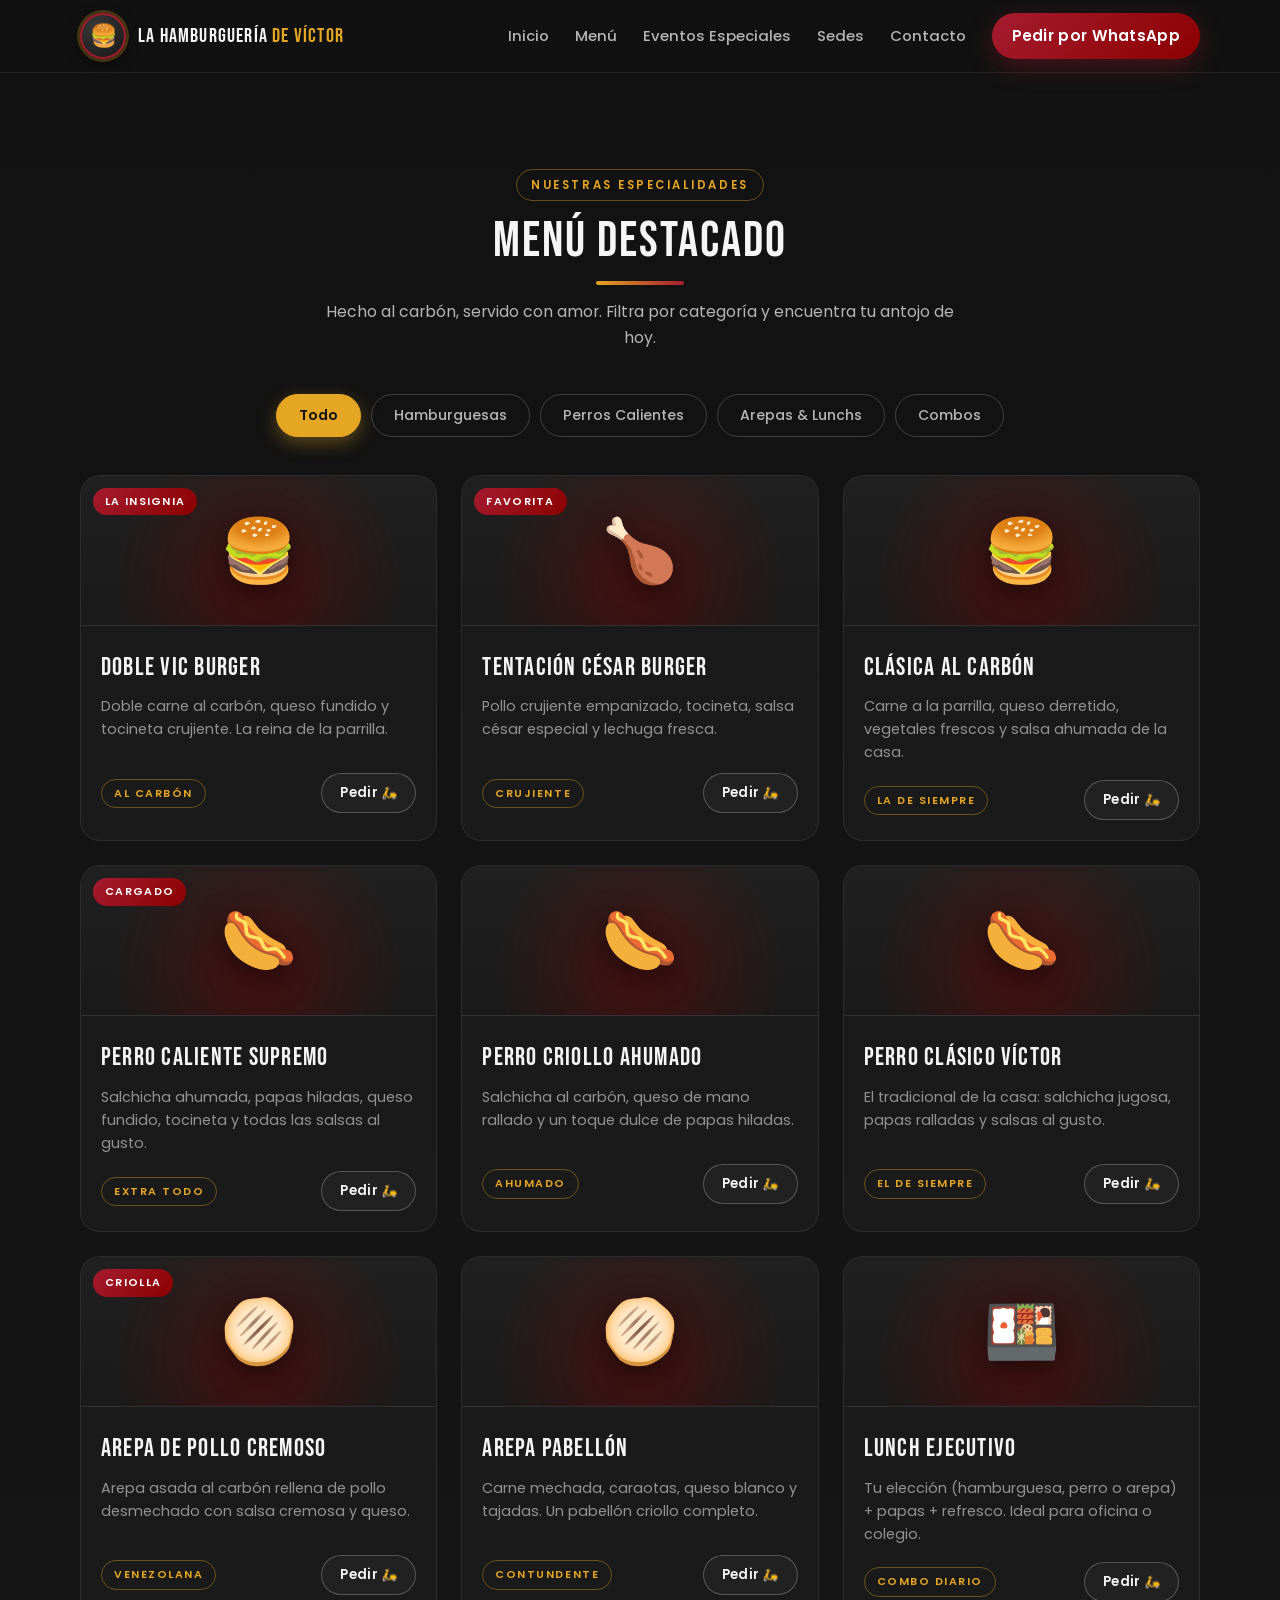
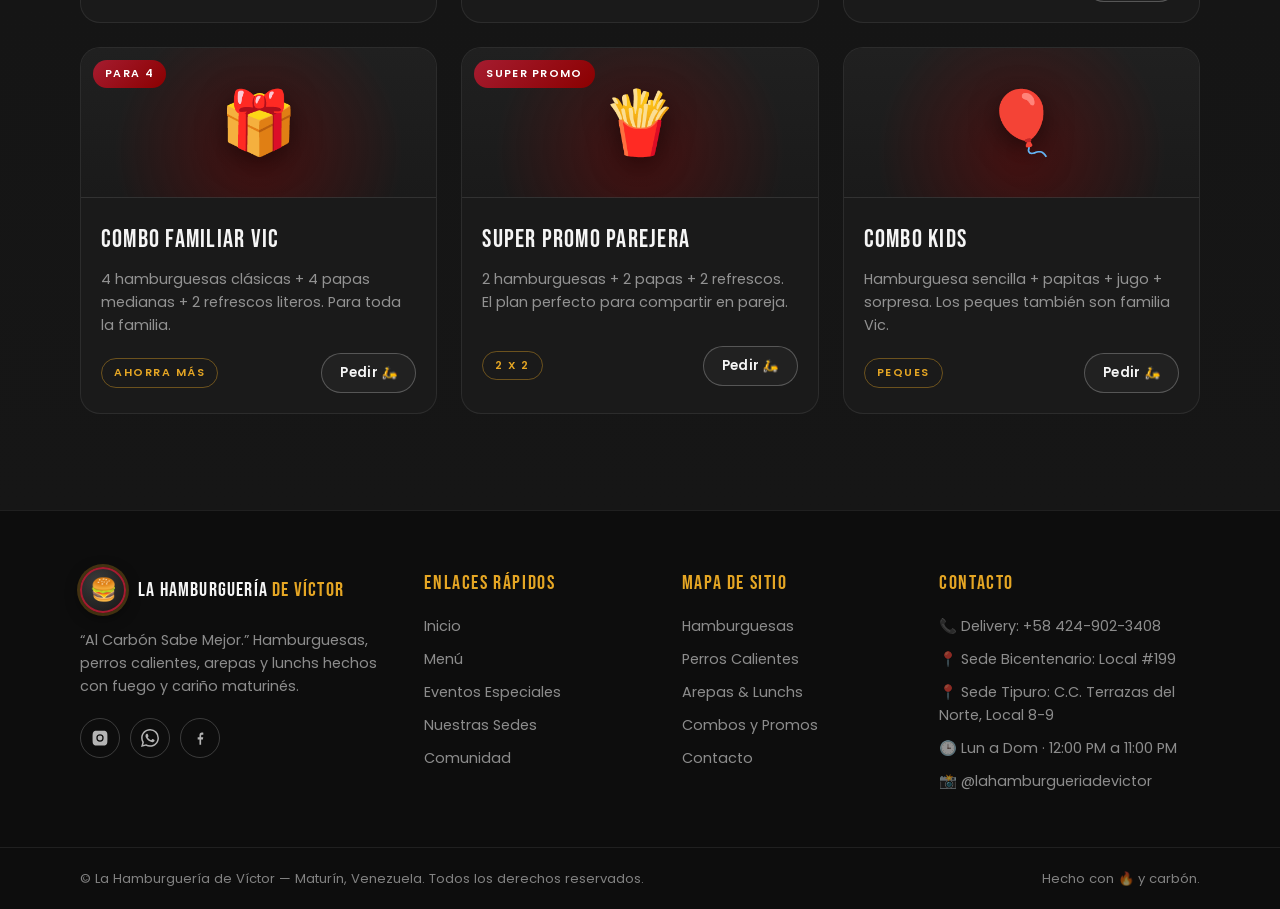
==== menu.html @ fa540b51 "firts commit" ====
<!DOCTYPE html>
<html lang="es">
<head>
  <meta charset="UTF-8" />
  <meta name="viewport" content="width=device-width, initial-scale=1.0" />
  <meta name="description" content="Menú de La Hamburguería de Víctor | Al Carbón Sabe Mejor. Hamburguesas, perros calientes, arepas y lunchs en Maturín." />
  <meta name="theme-color" content="#121212" />
  <title>Menú | La Hamburguería de Víctor</title>
  <link rel="preconnect" href="https://fonts.googleapis.com" />
  <link rel="preconnect" href="https://fonts.gstatic.com" crossorigin />
  <link href="https://fonts.googleapis.com/css2?family=Bebas+Neue&family=Poppins:wght@300;400;500;600;700&display=swap" rel="stylesheet" />
  <link rel="stylesheet" href="styles.css" />
</head>
<body>
  <a class="skip-link" href="#menu">Saltar al contenido principal</a>

  <header class="navbar" id="navbar">
    <div class="container nav-inner">
      <a href="index.html#inicio" class="brand" aria-label="La Hamburguería de Víctor — Ir al inicio">
        <span class="brand-logo" aria-hidden="true">🍔</span>
        <span class="brand-text">La Hamburguería <strong>de Víctor</strong></span>
      </a>
      <nav class="nav-menu" id="navMenu" aria-label="Navegación principal">
        <a href="index.html#inicio" class="nav-link">Inicio</a>
        <a href="menu.html" class="nav-link active">Menú</a>
        <a href="index.html#eventos" class="nav-link">Eventos Especiales</a>
        <a href="index.html#sedes" class="nav-link">Sedes</a>
        <a href="index.html#contacto" class="nav-link">Contacto</a>
        <a href="https://wa.me/584249023408?text=%C2%A1Hola!%20Quiero%20hacer%20un%20pedido%20en%20La%20Hamburguer%C3%ADa%20de%20V%C3%ADctor%20%F0%9F%8D%94"
           class="btn btn-primary nav-cta" target="_blank" rel="noopener">Pedir por WhatsApp</a>
      </nav>
      <button class="nav-toggle" id="navToggle" aria-expanded="false" aria-controls="navMenu" aria-label="Abrir menú de navegación">
        <span></span><span></span><span></span>
      </button>
    </div>
  </header>

  <main>
    <section class="section menu" id="menu">
      <div class="container">
        <header class="section-head reveal visible">
          <span class="kicker">Nuestras Especialidades</span>
          <h2>Menú Destacado</h2>
          <p>Hecho al carbón, servido con amor. Filtra por categoría y encuentra tu antojo de hoy.</p>
        </header>

        <div class="filters reveal visible" aria-label="Filtros de categoría del menú">
          <button class="filter-btn active" data-filter="all">Todo</button>
          <button class="filter-btn" data-filter="hamburguesas">Hamburguesas</button>
          <button class="filter-btn" data-filter="perros">Perros Calientes</button>
          <button class="filter-btn" data-filter="arepas">Arepas &amp; Lunchs</button>
          <button class="filter-btn" data-filter="combos">Combos</button>
        </div>

        <div class="menu-grid" id="menuGrid">
          <!-- HAMBURGUESAS -->
          <article class="card reveal visible" data-category="hamburguesas">
            <div class="card-media"><span class="card-emoji">🍔</span><span class="card-badge">La Insignia</span></div>
            <div class="card-body">
              <h3>Doble Vic Burger</h3>
              <p>Doble carne al carbón, queso fundido y tocineta crujiente. La reina de la parrilla.</p>
              <div class="card-foot"><span class="tag">Al carbón</span><button class="btn btn-ghost btn-sm" data-wa-item="Doble Vic Burger">Pedir 🛵</button></div>
            </div>
          </article>

          <article class="card reveal visible" data-category="hamburguesas">
            <div class="card-media"><span class="card-emoji">🍗</span><span class="card-badge">Favorita</span></div>
            <div class="card-body">
              <h3>Tentación César Burger</h3>
              <p>Pollo crujiente empanizado, tocineta, salsa césar especial y lechuga fresca.</p>
              <div class="card-foot"><span class="tag">Crujiente</span><button class="btn btn-ghost btn-sm" data-wa-item="Tentación César Burger">Pedir 🛵</button></div>
            </div>
          </article>

          <article class="card reveal visible" data-category="hamburguesas">
            <div class="card-media"><span class="card-emoji">🍔</span></div>
            <div class="card-body">
              <h3>Clásica al Carbón</h3>
              <p>Carne a la parrilla, queso derretido, vegetales frescos y salsa ahumada de la casa.</p>
              <div class="card-foot"><span class="tag">La de siempre</span><button class="btn btn-ghost btn-sm" data-wa-item="Clásica al Carbón">Pedir 🛵</button></div>
            </div>
          </article>

          <!-- PERROS CALIENTES -->
          <article class="card reveal visible" data-category="perros">
            <div class="card-media"><span class="card-emoji">🌭</span><span class="card-badge">Cargado</span></div>
            <div class="card-body">
              <h3>Perro Caliente Supremo</h3>
              <p>Salchicha ahumada, papas hiladas, queso fundido, tocineta y todas las salsas al gusto.</p>
              <div class="card-foot"><span class="tag">Extra todo</span><button class="btn btn-ghost btn-sm" data-wa-item="Perro Caliente Supremo">Pedir 🛵</button></div>
            </div>
          </article>

          <article class="card reveal visible" data-category="perros">
            <div class="card-media"><span class="card-emoji">🌭</span></div>
            <div class="card-body">
              <h3>Perro Criollo Ahumado</h3>
              <p>Salchicha al carbón, queso de mano rallado y un toque dulce de papas hiladas.</p>
              <div class="card-foot"><span class="tag">Ahumado</span><button class="btn btn-ghost btn-sm" data-wa-item="Perro Criollo Ahumado">Pedir 🛵</button></div>
            </div>
          </article>

          <article class="card reveal visible" data-category="perros">
            <div class="card-media"><span class="card-emoji">🌭</span></div>
            <div class="card-body">
              <h3>Perro Clásico Víctor</h3>
              <p>El tradicional de la casa: salchicha jugosa, papas ralladas y salsas al gusto.</p>
              <div class="card-foot"><span class="tag">El de siempre</span><button class="btn btn-ghost btn-sm" data-wa-item="Perro Clásico Víctor">Pedir 🛵</button></div>
            </div>
          </article>

          <!-- AREPAS & LUNCHS -->
          <article class="card reveal visible" data-category="arepas">
            <div class="card-media"><span class="card-emoji">🫓</span><span class="card-badge">Criolla</span></div>
            <div class="card-body">
              <h3>Arepa de Pollo Cremoso</h3>
              <p>Arepa asada al carbón rellena de pollo desmechado con salsa cremosa y queso.</p>
              <div class="card-foot"><span class="tag">Venezolana</span><button class="btn btn-ghost btn-sm" data-wa-item="Arepa de Pollo Cremoso">Pedir 🛵</button></div>
            </div>
          </article>

          <article class="card reveal visible" data-category="arepas">
            <div class="card-media"><span class="card-emoji">🫓</span></div>
            <div class="card-body">
              <h3>Arepa Pabellón</h3>
              <p>Carne mechada, caraotas, queso blanco y tajadas. Un pabellón criollo completo.</p>
              <div class="card-foot"><span class="tag">Contundente</span><button class="btn btn-ghost btn-sm" data-wa-item="Arepa Pabellón">Pedir 🛵</button></div>
            </div>
          </article>

          <article class="card reveal visible" data-category="arepas">
            <div class="card-media"><span class="card-emoji">🍱</span></div>
            <div class="card-body">
              <h3>Lunch Ejecutivo</h3>
              <p>Tu elección (hamburguesa, perro o arepa) + papas + refresco. Ideal para oficina o colegio.</p>
              <div class="card-foot"><span class="tag">Combo diario</span><button class="btn btn-ghost btn-sm" data-wa-item="Lunch Ejecutivo">Pedir 🛵</button></div>
            </div>
          </article>

          <!-- COMBOS -->
          <article class="card reveal visible" data-category="combos">
            <div class="card-media"><span class="card-emoji">🎁</span><span class="card-badge">Para 4</span></div>
            <div class="card-body">
              <h3>Combo Familiar Vic</h3>
              <p>4 hamburguesas clásicas + 4 papas medianas + 2 refrescos literos. Para toda la familia.</p>
              <div class="card-foot"><span class="tag">Ahorra más</span><button class="btn btn-ghost btn-sm" data-wa-item="Combo Familiar Vic">Pedir 🛵</button></div>
            </div>
          </article>

          <article class="card reveal visible" data-category="combos">
            <div class="card-media"><span class="card-emoji">🍟</span><span class="card-badge">Super Promo</span></div>
            <div class="card-body">
              <h3>Super Promo Parejera</h3>
              <p>2 hamburguesas + 2 papas + 2 refrescos. El plan perfecto para compartir en pareja.</p>
              <div class="card-foot"><span class="tag">2 x 2</span><button class="btn btn-ghost btn-sm" data-wa-item="Super Promo Parejera">Pedir 🛵</button></div>
            </div>
          </article>

          <article class="card reveal visible" data-category="combos">
            <div class="card-media"><span class="card-emoji">🎈</span></div>
            <div class="card-body">
              <h3>Combo Kids</h3>
              <p>Hamburguesa sencilla + papitas + jugo + sorpresa. Los peques también son familia Vic.</p>
              <div class="card-foot"><span class="tag">Peques</span><button class="btn btn-ghost btn-sm" data-wa-item="Combo Kids">Pedir 🛵</button></div>
            </div>
          </article>
        </div>
      </div>
    </section>
  </main>

  <!-- ============ FOOTER ============ -->
  <footer class="footer" id="contacto">
    <div class="container footer-grid">
      <div class="f-col brand-col">
        <a href="index.html#inicio" class="brand">
          <span class="brand-logo" aria-hidden="true">🍔</span>
          <span class="brand-text">La Hamburguería <strong>de Víctor</strong></span>
        </a>
        <p class="f-slogan">“Al Carbón Sabe Mejor.” Hamburguesas, perros calientes, arepas y lunchs hechos con fuego y cariño maturinés.</p>
        <div class="social-icons">
          <a href="https://www.instagram.com/lahamburgueriadevictor/" target="_blank" rel="noopener" aria-label="Instagram">
            <svg viewBox="0 0 24 24" width="18" height="18" fill="currentColor" aria-hidden="true"><path d="M12 2.2c3.2 0 3.6 0 4.8.1 1.2.1 1.9.2 2.3.4.6.2 1 .5 1.4.9.4.4.7.8.9 1.4.2.4.4 1.1.4 2.3.1 1.2.1 1.6.1 4.8s0 3.6-.1 4.8c-.1 1.2-.2 1.9-.4 2.3-.2.6-.5 1-.9 1.4-.4.4-.8.7-1.4.9-.4.2-1.1.4-2.3.4-1.2.1-1.6.1-4.8.1s-3.6 0-4.8-.1c-1.2-.1-1.9-.2-2.3-.4-.6-.2-1-.5-1.4-.9-.4-.4-.7-.8-.9-1.4-.2-.4-.4-1.1-.4-2.3-.1-1.2-.1-1.6-.1-4.8s0-3.6.1-4.8c.1-1.2.2-1.9.4-2.3.2-.6.5-1 .9-1.4.4-.4.8-.7 1.4-.9.4-.2 1.1-.4 2.3-.4 1.2-.1 1.6-.1 4.8-.1zm0 4.9a4.9 4.9 0 1 0 0 9.8 4.9 4.9 0 0 0 0-9.8zm0 8.1a3.2 3.2 0 1 1 0-6.4 3.2 3.2 0 0 1 0 6.4zm6.2-8.3a1.1 1.1 0 1 1-2.2 0 1.1 1.1 0 0 1 2.2 0z"/></svg>
          </a>
          <a href="https://wa.me/584249023408" target="_blank" rel="noopener" aria-label="WhatsApp">
            <svg viewBox="0 0 24 24" width="18" height="18" fill="currentColor" aria-hidden="true"><path d="M17.472 14.382c-.297-.149-1.758-.867-2.03-.967-.273-.099-.471-.148-.67.15-.197.297-.767.966-.94 1.164-.173.199-.347.223-.644.075-.297-.15-1.255-.463-2.39-1.475-.883-.788-1.48-1.761-1.653-2.059-.173-.297-.018-.458.13-.606.134-.133.297-.347.446-.52.149-.174.198-.298.298-.497.099-.198.05-.371-.025-.52-.075-.149-.669-1.612-.916-2.207-.242-.579-.487-.5-.669-.51-.173-.008-.371-.01-.57-.01-.198 0-.52.074-.792.372-.272.297-1.04 1.016-1.04 2.479 0 1.462 1.065 2.875 1.213 3.074.149.198 2.096 3.2 5.077 4.487.709.306 1.262.489 1.694.625.712.227 1.36.195 1.871.118.571-.085 1.758-.719 2.006-1.413.248-.694.248-1.289.173-1.413-.074-.124-.272-.198-.57-.347m-5.421 7.403h-.004a9.87 9.87 0 0 1-5.031-1.378l-.361-.214-3.741.982.998-3.648-.235-.374a9.86 9.86 0 0 1-1.51-5.26c.001-5.45 4.436-9.884 9.888-9.884 2.64 0 5.122 1.03 6.988 2.898a9.825 9.825 0 0 1 2.893 6.994c-.003 5.45-4.437 9.884-9.885 9.884m8.413-18.297A11.815 11.815 0 0 0 12.05 0C5.495 0 .16 5.335.157 11.892c0 2.096.547 4.142 1.588 5.945L.057 24l6.305-1.654a11.882 11.882 0 0 0 5.683 1.448h.005c6.554 0 11.89-5.335 11.893-11.893a11.821 11.821 0 0 0-3.48-8.413z"/></svg>
          </a>
          <a href="index.html#contacto" aria-label="Facebook">
            <svg viewBox="0 0 24 24" width="18" height="18" fill="currentColor" aria-hidden="true"><path d="M13.5 21v-7h2.4l.4-3h-2.8V9.1c0-.9.3-1.5 1.6-1.5h1.3V4.9c-.2 0-1-.1-1.9-.1-1.9 0-3.2 1.2-3.2 3.3V11H8.9v3h2.4v7h2.2z"/></svg>
          </a>
        </div>
      </div>
      <div class="f-col">
        <h4>Enlaces Rápidos</h4>
        <ul>
          <li><a href="index.html#inicio">Inicio</a></li>
          <li><a href="menu.html">Menú</a></li>
          <li><a href="index.html#eventos">Eventos Especiales</a></li>
          <li><a href="index.html#sedes">Nuestras Sedes</a></li>
          <li><a href="index.html#comunidad">Comunidad</a></li>
        </ul>
      </div>
      <div class="f-col">
        <h4>Mapa de Sitio</h4>
        <ul>
          <li><a href="menu.html#menu">Hamburguesas</a></li>
          <li><a href="menu.html#menu">Perros Calientes</a></li>
          <li><a href="menu.html#menu">Arepas &amp; Lunchs</a></li>
          <li><a href="menu.html#menu">Combos y Promos</a></li>
          <li><a href="index.html#contacto">Contacto</a></li>
        </ul>
      </div>
      <div class="f-col">
        <h4>Contacto</h4>
        <ul>
          <li>📞 Delivery: <a href="https://wa.me/584249023408" target="_blank" rel="noopener">+58 424-902-3408</a></li>
          <li>📍 Sede Bicentenario: Local #199</li>
          <li>📍 Sede Tipuro: C.C. Terrazas del Norte, Local 8-9</li>
          <li>🕒 Lun a Dom · 12:00 PM a 11:00 PM</li>
          <li>📸 @lahamburgueriadevictor</li>
        </ul>
      </div>
    </div>
    <div class="footer-bottom">
      <div class="container fb-inner">
        <p>© <span id="year"></span> La Hamburguería de Víctor — Maturín, Venezuela. Todos los derechos reservados.</p>
        <p>Hecho con 🔥 y carbón.</p>
      </div>
    </div>
  </footer>

  <script src="script.js"></script>
</body>
</html>
---- styles.css ----
/* =========================================================
   LA HAMBURGUERÍA DE VÍCTOR — styles.css
   Urban Diner / Dark Mode Premium · Mobile-First
   ========================================================= */

/* ---------- 1. VARIABLES & RESET ---------- */
:root {
  --carbon:      #121212;
  --carbon-2:    #1A1A1A;
  --carbon-3:    #202020;
  --wine:        #8B0000;
  --wine-2:      #A51C30;
  --mustard:     #E5A624;
  --gold:        #F1B814;
  --chalk:       #F5F5F5;
  --wood:        #8B5A2B;
  --wa-green:    #25D366;
  --txt-muted:   rgba(245, 245, 245, .72);
  --txt-soft:    rgba(245, 245, 245, .55);
  --line:        rgba(245, 245, 245, .08);
  --radius-lg:   24px;
  --radius-md:   16px;
  --shadow-card: 0 20px 40px rgba(0, 0, 0, .45);
  --font-display: 'Bebas Neue', Impact, sans-serif;
  --font-body: 'Poppins', system-ui, sans-serif;
  --nav-h: 72px;
}

*, *::before, *::after { box-sizing: border-box; margin: 0; padding: 0; }

html { scroll-behavior: smooth; }

body {
  font-family: var(--font-body);
  background: var(--carbon);
  color: var(--chalk);
  line-height: 1.6;
  overflow-x: hidden;
  -webkit-font-smoothing: antialiased;
}

img, svg { display: block; max-width: 100%; }
a { color: inherit; text-decoration: none; }
ul { list-style: none; }
button { font-family: inherit; cursor: pointer; border: 0; background: none; color: inherit; }

::selection { background: var(--wine-2); color: var(--chalk); }

::-webkit-scrollbar { width: 10px; }
::-webkit-scrollbar-track { background: var(--carbon); }
::-webkit-scrollbar-thumb { background: #2e2e2e; border-radius: 8px; }
::-webkit-scrollbar-thumb:hover { background: var(--mustard); }

:focus-visible { outline: 2px solid var(--mustard); outline-offset: 3px; border-radius: 4px; }

.skip-link {
  position: absolute; left: -999px; top: 0; z-index: 999;
  background: var(--mustard); color: var(--carbon);
  padding: 10px 18px; border-radius: 0 0 10px 0; font-weight: 600;
}
.skip-link:focus { left: 0; }

.container { width: min(1120px, 92%); margin-inline: auto; }

.section { padding: 72px 0; scroll-margin-top: calc(var(--nav-h) + 20px); }

/* ---------- 2. TIPOGRAFÍA DE SECCIÓN ---------- */
.section-head { text-align: center; max-width: 640px; margin: 0 auto 44px; }
.kicker {
  display: inline-block; font-size: .72rem; font-weight: 600;
  letter-spacing: .22em; text-transform: uppercase;
  color: var(--mustard); border: 1px solid rgba(229, 166, 36, .4);
  padding: 6px 14px; border-radius: 999px; margin-bottom: 14px;
}
.section-head h2, .social-copy h2 {
  font-family: var(--font-display);
  font-size: clamp(2.1rem, 5.5vw, 3.1rem);
  letter-spacing: .04em; line-height: 1.05; font-weight: 400;
}
.section-head h2::after {
  content: ''; display: block; width: 88px; height: 4px; margin: 14px auto 0;
  background: linear-gradient(90deg, var(--mustard), var(--wine-2));
  border-radius: 4px;
}
.section-head p { color: var(--txt-muted); margin-top: 14px; font-size: .98rem; }

/* ---------- 3. BOTONES ---------- */
.btn {
  display: inline-flex; align-items: center; justify-content: center; gap: 8px;
  padding: 14px 26px; border-radius: 999px;
  font-weight: 600; font-size: .95rem; letter-spacing: .02em;
  transition: transform .25s ease, box-shadow .25s ease, background .25s ease, color .25s ease, border-color .25s ease;
  white-space: nowrap;
}
.btn-primary {
  background: linear-gradient(135deg, var(--wine-2), var(--wine));
  color: #fff; box-shadow: 0 8px 24px rgba(165, 28, 48, .35);
}
.btn-primary:hover { transform: translateY(-3px); box-shadow: 0 14px 30px rgba(165, 28, 48, .5); filter: brightness(1.12); }
.btn-secondary {
  background: transparent; color: var(--mustard);
  border: 2px solid var(--mustard);
}
.btn-secondary:hover { background: var(--mustard); color: var(--carbon); transform: translateY(-3px); }
.btn-ghost {
  border: 1px solid rgba(245, 245, 245, .25); color: var(--chalk);
  background: rgba(245, 245, 245, .03);
}
.btn-ghost:hover { border-color: var(--mustard); color: var(--mustard); transform: translateY(-2px); }
.btn-sm { padding: 9px 18px; font-size: .82rem; }

/* ---------- 4. NAVBAR ---------- */
.navbar {
  position: sticky; top: 0; z-index: 100;
  background: rgba(18, 18, 18, .88);
  backdrop-filter: blur(12px); -webkit-backdrop-filter: blur(12px);
  border-bottom: 1px solid var(--line);
  transition: box-shadow .3s ease;
}
.navbar.scrolled { box-shadow: 0 10px 30px rgba(0, 0, 0, .5); }
.nav-inner { display: flex; align-items: center; justify-content: space-between; height: var(--nav-h); }

.brand { display: inline-flex; align-items: center; gap: 12px; }
.brand-logo {
  width: 46px; height: 46px; border-radius: 50%;
  display: grid; place-items: center; font-size: 22px;
  background: radial-gradient(circle at 35% 30%, #3a3a3a, #161616);
  border: 2px solid var(--wine-2);
  box-shadow: 0 0 0 3px rgba(229, 166, 36, .25), 0 4px 14px rgba(0,0,0,.5);
}
.brand-text {
  font-family: var(--font-display); font-size: 1.25rem;
  letter-spacing: .06em; line-height: 1; color: var(--chalk);
}
.brand-text strong { color: var(--mustard); font-weight: 400; }

.nav-menu {
  position: fixed; top: var(--nav-h); right: 0;
  height: calc(100vh - var(--nav-h));
  width: min(320px, 85vw);
  background: #161616; border-left: 1px solid var(--line);
  display: flex; flex-direction: column; gap: 4px;
  padding: 28px 26px; z-index: 90;
  transform: translateX(100%);
  transition: transform .35s cubic-bezier(.77, 0, .18, 1);
}
.navbar.menu-open .nav-menu { transform: translateX(0); }
.nav-link {
  padding: 13px 0; font-size: 1.02rem; font-weight: 500;
  color: var(--txt-muted); border-bottom: 1px dashed rgba(245,245,245,.1);
  transition: color .25s ease, padding-left .25s ease;
}
.nav-link:hover, .nav-link.active { color: var(--mustard); padding-left: 6px; }
.nav-cta { margin-top: 22px; }

.nav-toggle { display: flex; flex-direction: column; gap: 5px; padding: 8px; z-index: 95; }
.nav-toggle span {
  width: 26px; height: 3px; border-radius: 3px;
  background: var(--chalk); transition: transform .3s ease, opacity .3s ease;
}
.navbar.menu-open .nav-toggle span:nth-child(1) { transform: translateY(8px) rotate(45deg); }
.navbar.menu-open .nav-toggle span:nth-child(2) { opacity: 0; }
.navbar.menu-open .nav-toggle span:nth-child(3) { transform: translateY(-8px) rotate(-45deg); }

/* ---------- 5. HERO ---------- */
.hero {
  position: relative;
  padding: 56px 0 76px;
  overflow: hidden;
  scroll-margin-top: var(--nav-h);
  background: #000;
}

.hero-grid { display: grid; grid-template-columns: 1fr; gap: 40px; align-items: stretch; position: relative; z-index: 2; }

.hero-eyebrow {
  display: inline-block; padding: 8px 16px; border-radius: 999px;
  border: 1px solid rgba(229, 166, 36, .45); color: var(--mustard);
  font-size: .78rem; font-weight: 600; letter-spacing: .18em; text-transform: uppercase;
  margin-bottom: 18px; background: rgba(229, 166, 36, .06);
}
.hero h1 {
  font-family: var(--font-display); font-weight: 400;
  font-size: clamp(2.8rem, 8.5vw, 4.8rem);
  line-height: 1.02; letter-spacing: .03em;
}
.hero h1 .accent {
  color: var(--mustard);
  text-shadow: 0 0 30px rgba(229, 166, 36, .45);
}
.hero-sub { color: var(--txt-muted); margin-top: 18px; max-width: 52ch; font-size: 1.02rem; }
.hero-ctas { display: flex; flex-wrap: wrap; gap: 14px; margin-top: 30px; }
.hero-badge {
  display: inline-flex; align-items: center; gap: 6px; margin-top: 28px;
  padding: 10px 18px; border-radius: 999px;
  background: var(--carbon-2); border: 1px solid rgba(229, 166, 36, .35);
  font-size: .85rem; color: var(--txt-muted);
  box-shadow: 0 8px 24px rgba(0, 0, 0, .4);
}
.hero-badge strong { color: var(--mustard); }

/* --- Hamburguesa CSS animada (ensamblado) --- */
.hero-visual {
  position: relative;
  width: 100%;
  height: 100%;
  overflow: hidden;
  display: flex;
  align-items: center;
  justify-content: center;
}
.hero-visual video {
  width: 100%;
  height: 100%;
  object-fit: cover;
  display: block;
}
.burger-stage { position: relative; width: min(360px, 88vw); height: 400px; display: grid; place-items: center; }
.burger-glow {
  position: absolute; width: 340px; height: 340px; border-radius: 50%;
  background: radial-gradient(circle, rgba(229, 166, 36, .25), transparent 62%);
  filter: blur(6px); animation: glowPulse 4s ease-in-out infinite;
}
.burger { position: relative; width: min(300px, 78vw); height: 320px; animation: floaty 6s ease-in-out 2.2s infinite; }

.layer {
  position: absolute; left: 50%; transform: translate(-50%, 0);
  opacity: 0; animation: assemble .85s cubic-bezier(.2, .8, .3, 1.15) forwards;
  animation-delay: var(--delay);
}
@keyframes assemble {
  from { transform: translate(-50%, var(--drop)); opacity: 0; }
  60%  { opacity: 1; }
  to   { transform: translate(-50%, 0); opacity: 1; }
}
@keyframes floaty { 0%, 100% { transform: translateY(0); } 50% { transform: translateY(-12px); } }
@keyframes glowPulse { 0%, 100% { opacity: .7; transform: scale(1); } 50% { opacity: 1; transform: scale(1.08); } }

.bun-top {
  top: 0; width: 240px; height: 92px;
  background:
    radial-gradient(circle at 22% 42%, #FBE3B0 3px, transparent 4px),
    radial-gradient(circle at 40% 26%, #FBE3B0 3px, transparent 4px),
    radial-gradient(circle at 58% 40%, #FBE3B0 3px, transparent 4px),
    radial-gradient(circle at 74% 28%, #FBE3B0 3px, transparent 4px),
    radial-gradient(circle at 86% 46%, #FBE3B0 3px, transparent 4px),
    radial-gradient(circle at 50% 16%, #FBE3B0 3px, transparent 4px),
    linear-gradient(180deg, #F0B45C, #D98E32 70%, #C97B23);
  border-radius: 120px 120px 16px 16px;
  box-shadow: inset 0 -8px 14px rgba(0, 0, 0, .25), 0 6px 18px rgba(0,0,0,.4);
}
.sauce {
  top: 86px; width: 200px; height: 12px;
  background: linear-gradient(180deg, #F7E8CF, #E8CFA8);
  border-radius: 6px;
}
.sauce::after {
  content: ''; position: absolute; top: 90%; left: 18%;
  width: 10px; height: 16px; border-radius: 0 0 10px 10px;
  background: #F7E8CF;
  box-shadow: 62px 4px 0 -1px #F7E8CF, 118px -2px 0 -2px #F7E8CF;
}
.cheese {
  top: 100px; width: 224px; height: 24px;
  background: linear-gradient(180deg, var(--gold), var(--mustard));
  border-radius: 5px;
  box-shadow: 0 4px 10px rgba(0, 0, 0, .35);
}
.cheese::before, .cheese::after {
  content: ''; position: absolute; top: 88%; width: 16px; height: 14px;
  background: var(--mustard); border-radius: 0 0 10px 10px;
}
.cheese::before { left: 12%; } .cheese::after { right: 14%; height: 18px; }
.bacon {
  top: 126px; width: 212px; height: 14px;
  background: repeating-linear-gradient(90deg, #7A2E1D 0 18px, #93402A 18px 26px, #7A2E1D 26px 44px, #C46A4A 44px 50px);
  border-radius: 7px;
  box-shadow: 0 3px 8px rgba(0, 0, 0, .4);
}
.patty {
  top: 142px; width: 236px; height: 46px;
  background:
    radial-gradient(circle at 12% 35%, #B06A24 5px, transparent 6px),
    radial-gradient(circle at 30% 62%, #A65A1E 6px, transparent 7px),
    radial-gradient(circle at 50% 30%, #B06A24 5px, transparent 6px),
    radial-gradient(circle at 68% 60%, #A65A1E 6px, transparent 7px),
    radial-gradient(circle at 86% 38%, #B06A24 5px, transparent 6px),
    linear-gradient(180deg, #8A4A16, #6B3410);
  border-radius: 46% 54% 48% 52% / 58% 55% 45% 42%;
  box-shadow: 0 8px 18px rgba(0, 0, 0, .5), inset 0 -6px 10px rgba(0,0,0,.35);
}
.pickles { top: 192px; width: 200px; height: 24px; display: flex; justify-content: center; gap: 14px; }
.pickles i {
  width: 36px; height: 24px; border-radius: 50%;
  background: radial-gradient(circle at 40% 35%, #93A848, #5C6B2A 75%);
  box-shadow: inset 0 0 0 3px #7E8F3A;
}
.tomato { top: 208px; width: 214px; height: 26px; display: flex; justify-content: center; gap: 6px; }
.tomato i {
  width: 64px; height: 26px; border-radius: 50%;
  background: radial-gradient(circle at 50% 40%, #E86A3C 30%, #E2401C 60%, #B3270E);
  box-shadow: 0 4px 8px rgba(0, 0, 0, .35);
}
.lettuce {
  top: 234px; width: 244px; height: 32px;
  background: linear-gradient(180deg, #8FD14F, #5FA82E);
  border-radius: 14px 14px 0 0;
  clip-path: polygon(0 0, 100% 0, 100% 40%, 95% 92%, 88% 45%, 80% 96%, 72% 50%, 64% 96%, 56% 45%, 48% 96%, 40% 50%, 32% 96%, 24% 45%, 16% 96%, 8% 50%, 0 88%);
}
.bun-bottom {
  top: 258px; width: 232px; height: 56px;
  background: linear-gradient(180deg, #E8A33D, #C97B23 80%, #B26A1B);
  border-radius: 18px 18px 70px 70px;
  box-shadow: inset 0 8px 12px rgba(255, 235, 190, .25), 0 10px 22px rgba(0,0,0,.5);
}
.ember {
  position: absolute; bottom: 14%; width: 7px; height: 7px; border-radius: 50%;
  background: var(--gold); filter: blur(1px); opacity: 0;
  animation: rise 4.5s linear infinite;
}
.ember.e1 { left: 24%; animation-delay: 1.6s; }
.ember.e2 { left: 52%; animation-delay: 2.8s; width: 5px; height: 5px; }
.ember.e3 { left: 74%; animation-delay: 3.6s; }
@keyframes rise {
  0%   { transform: translateY(0); opacity: 0; }
  15%  { opacity: .85; }
  100% { transform: translateY(-280px); opacity: 0; }
}

/* ---------- 6. MENÚ / FILTROS / CARDS ---------- */
.menu { background: linear-gradient(180deg, var(--carbon) 0%, #161616 100%); }
.filters { display: flex; flex-wrap: wrap; justify-content: center; gap: 10px; margin-bottom: 38px; }
.filter-btn {
  padding: 10px 22px; border-radius: 999px; font-size: .88rem; font-weight: 500;
  border: 1px solid rgba(245, 245, 245, .2); color: var(--txt-muted);
  transition: all .25s ease;
}
.filter-btn:hover { border-color: var(--mustard); color: var(--mustard); }
.filter-btn.active {
  background: var(--mustard); border-color: var(--mustard);
  color: var(--carbon); font-weight: 600;
  box-shadow: 0 6px 18px rgba(229, 166, 36, .35);
}

.menu-grid { display: grid; grid-template-columns: 1fr; gap: 24px; }

.card {
  background: var(--carbon-2); border: 1px solid var(--line);
  border-radius: 20px; overflow: hidden;
  transition: transform .35s ease, box-shadow .35s ease, border-color .35s ease;
}
.card:hover {
  transform: translateY(-8px);
  border-color: rgba(229, 166, 36, .5);
  box-shadow: var(--shadow-card);
}
.card.hidden { display: none; }
.card.pop { animation: cardIn .45s ease; }
@keyframes cardIn { from { opacity: 0; transform: translateY(14px) scale(.97); } to { opacity: 1; transform: none; } }

.card-media {
  position: relative; height: 150px; display: grid; place-items: center;
  background:
    radial-gradient(circle at 50% 70%, rgba(139, 0, 0, .38), transparent 70%),
    linear-gradient(180deg, var(--carbon-3), var(--carbon-2));
  border-bottom: 1px solid var(--line);
}
.card-emoji { font-size: 62px; filter: drop-shadow(0 8px 14px rgba(0,0,0,.55)); transition: transform .35s ease; }
.card:hover .card-emoji { transform: scale(1.18) rotate(-6deg); }
.card-badge {
  position: absolute; top: 12px; left: 12px;
  background: linear-gradient(135deg, var(--wine-2), var(--wine));
  color: #fff; font-size: .68rem; font-weight: 600;
  letter-spacing: .12em; text-transform: uppercase;
  padding: 5px 12px; border-radius: 999px;
}
.card-body { padding: 22px 20px 20px; }
.card-body h3 {
  font-family: var(--font-display); font-weight: 400;
  font-size: 1.55rem; letter-spacing: .05em; color: var(--chalk);
}
.card-body p { color: var(--txt-soft); font-size: .9rem; margin-top: 8px; min-height: 62px; }
.card-foot { display: flex; align-items: center; justify-content: space-between; margin-top: 16px; gap: 10px; }
.tag {
  font-size: .68rem; font-weight: 600; letter-spacing: .14em; text-transform: uppercase;
  color: var(--mustard); border: 1px solid rgba(229, 166, 36, .4);
  padding: 5px 12px; border-radius: 999px;
}

/* ---------- 7. EVENTOS / CAROUSEL ---------- */
.events { background: #161616; border-block: 1px solid var(--line); }
.carousel {
  position: relative; overflow: hidden;
  border-radius: var(--radius-lg); border: 1px solid var(--line);
  background: var(--carbon-2);
}
.carousel-track { display: flex; transition: transform .6s cubic-bezier(.77, 0, .18, 1); }
.slide {
  min-width: 100%; min-height: 400px;
  display: grid; place-items: center; text-align: center;
  padding: 56px 24px; position: relative;
}
.slide-xmas  { background: radial-gradient(circle at 25% 20%, rgba(165,28,48,.45), transparent 60%), radial-gradient(circle at 80% 75%, rgba(30,90,40,.35), transparent 55%), var(--carbon-2); }
.slide-bday  { background: radial-gradient(circle at 75% 25%, rgba(229,166,36,.3), transparent 60%), radial-gradient(circle at 20% 80%, rgba(165,28,48,.35), transparent 55%), var(--carbon-2); }
.slide-kids  { background: radial-gradient(circle at 50% 15%, rgba(241,184,20,.28), transparent 60%), radial-gradient(circle at 85% 80%, rgba(165,28,48,.3), transparent 55%), var(--carbon-2); }
.slide-night { background: radial-gradient(circle at 30% 75%, rgba(165,28,48,.4), transparent 60%), radial-gradient(circle at 70% 20%, rgba(229,166,36,.22), transparent 55%), var(--carbon-2); }
.slide-art { font-size: 88px; filter: drop-shadow(0 12px 24px rgba(0,0,0,.6)); animation: floaty 5s ease-in-out infinite; }
.slide figcaption { margin-top: 18px; }
.slide figcaption h3 {
  font-family: var(--font-display); font-weight: 400;
  font-size: 2.1rem; letter-spacing: .05em; color: var(--mustard);
}
.slide figcaption p { color: var(--txt-muted); max-width: 46ch; margin: 10px auto 0; font-size: .95rem; }

.car-btn {
  position: absolute; top: 50%; transform: translateY(-50%);
  width: 44px; height: 44px; border-radius: 50%;
  background: rgba(18, 18, 18, .65); border: 1px solid rgba(245,245,245,.2);
  color: var(--chalk); font-size: 1rem; z-index: 2;
  transition: background .25s ease, border-color .25s ease;
}
.car-btn:hover { background: var(--wine-2); border-color: var(--wine-2); }
.car-btn.prev { left: 12px; } .car-btn.next { right: 12px; }

.car-dots { display: flex; justify-content: center; gap: 8px; margin-top: 18px; }
.car-dots button {
  width: 10px; height: 10px; border-radius: 999px;
  background: rgba(245, 245, 245, .22); transition: all .3s ease;
}
.car-dots button.active { background: var(--mustard); width: 28px; }

.events-quote {
  text-align: center; font-style: italic; color: var(--txt-muted);
  margin-top: 34px; font-size: 1.05rem; position: relative;
}
.events-quote::before { content: '🔥 '; } .events-quote::after { content: ' 🔥'; }

/* ---------- 8. SEDES ---------- */
.sedes-grid { display: grid; grid-template-columns: 1fr; gap: 26px; }
.sede-card {
  position: relative; overflow: hidden;
  background: linear-gradient(180deg, var(--carbon-2), #161616);
  border: 1px solid var(--line); border-radius: var(--radius-lg);
  padding: 30px 26px; transition: transform .35s ease, border-color .35s ease, box-shadow .35s ease;
}
.sede-card::before {
  content: ''; position: absolute; inset: 0 0 auto 0; height: 6px;
  background: linear-gradient(90deg, var(--wood), var(--mustard), var(--wine-2));
}
.sede-card:hover { transform: translateY(-6px); border-color: rgba(229,166,36,.4); box-shadow: var(--shadow-card); }
.sede-head { display: flex; align-items: center; gap: 14px; margin-bottom: 18px; }
.sede-num {
  background: linear-gradient(135deg, var(--wine-2), var(--wine));
  color: #fff; font-size: .7rem; font-weight: 600;
  letter-spacing: .16em; text-transform: uppercase;
  padding: 6px 14px; border-radius: 999px;
}
.sede-head h3 { font-family: var(--font-display); font-weight: 400; font-size: 2rem; letter-spacing: .05em; }
.sede-info li {
  display: flex; gap: 12px; align-items: flex-start;
  padding: 12px 0; border-bottom: 1px dashed rgba(245,245,245,.12);
  color: var(--txt-muted); font-size: .93rem;
}
.sede-info li:last-child { border-bottom: 0; }
.sede-actions { display: flex; flex-wrap: wrap; gap: 12px; margin-top: 22px; }

/* ---------- 9. PRUEBA SOCIAL ---------- */
.social-box {
  display: grid; grid-template-columns: 1fr; gap: 40px; align-items: center;
  background: radial-gradient(circle at 85% 15%, rgba(165,28,48,.28), transparent 55%), var(--carbon-2);
  border: 1px solid var(--line); border-radius: 28px; padding: 40px 28px;
}
.social-copy p { color: var(--txt-muted); margin-top: 14px; }
.social-copy p strong { color: var(--mustard); }
.stats { display: flex; flex-wrap: wrap; gap: 30px; margin: 26px 0; }
.stat b { display: block; font-family: var(--font-display); font-weight: 400; font-size: 2.2rem; color: var(--mustard); line-height: 1; }
.stat span { font-size: .78rem; letter-spacing: .1em; text-transform: uppercase; color: var(--txt-soft); }
.social-grid { display: grid; grid-template-columns: repeat(2, 1fr); gap: 14px; }
.tile {
  aspect-ratio: 1; border-radius: 18px; position: relative;
  display: grid; place-items: center; font-size: 46px;
  background: linear-gradient(145deg, var(--carbon-3), #171717);
  border: 1px solid var(--line);
  transition: transform .3s ease, border-color .3s ease;
}
.tile:hover { transform: scale(1.05) rotate(-2deg); border-color: rgba(229,166,36,.5); }
.tile .likes { position: absolute; bottom: 10px; right: 12px; font-size: .75rem; color: var(--txt-soft); }

/* ---------- 10. FOOTER ---------- */
.footer { background: #0D0D0D; border-top: 1px solid var(--line); padding-top: 56px; scroll-margin-top: var(--nav-h); }
.footer-grid { display: grid; grid-template-columns: 1fr; gap: 36px; }
.f-slogan { color: var(--txt-soft); font-size: .9rem; margin: 16px 0 20px; max-width: 34ch; }
.f-col h4 {
  font-family: var(--font-display); font-weight: 400;
  font-size: 1.25rem; letter-spacing: .08em; color: var(--mustard); margin-bottom: 16px;
}
.f-col ul li { margin-bottom: 10px; }
.f-col ul a, .f-col ul li { color: var(--txt-soft); font-size: .9rem; transition: color .25s ease; }
.f-col ul a:hover { color: var(--mustard); }
.social-icons { display: flex; gap: 10px; }
.social-icons a {
  width: 40px; height: 40px; border-radius: 50%;
  display: grid; place-items: center;
  border: 1px solid rgba(245,245,245,.2); color: var(--txt-muted);
  transition: all .25s ease;
}
.social-icons a:hover { background: var(--wine-2); border-color: var(--wine-2); color: #fff; transform: translateY(-3px); }
.footer-bottom { border-top: 1px solid var(--line); margin-top: 44px; padding: 20px 0; }
.fb-inner { display: flex; flex-wrap: wrap; gap: 8px; justify-content: space-between; }
.footer-bottom p { font-size: .82rem; color: rgba(245,245,245,.5); }

/* ---------- 11. WIDGET FLOTANTE WHATSAPP ---------- */
.wa-widget { position: fixed; right: 20px; bottom: 20px; z-index: 200; }
.wa-fab {
  width: 62px; height: 62px; border-radius: 50%;
  background: var(--wa-green); display: grid; place-items: center;
  box-shadow: 0 10px 30px rgba(37, 211, 102, .45);
  transition: transform .25s ease; position: relative;
}
.wa-fab:hover { transform: scale(1.1); }
.wa-fab::after {
  content: ''; position: absolute; inset: 0; border-radius: 50%;
  border: 2px solid var(--wa-green); animation: waPulse 2s ease-out infinite;
}
@keyframes waPulse { 0% { transform: scale(1); opacity: .8; } 100% { transform: scale(1.6); opacity: 0; } }

.wa-panel {
  position: absolute; bottom: 78px; right: 0;
  width: min(320px, calc(100vw - 40px));
  background: var(--carbon-2); border: 1px solid rgba(245,245,245,.14);
  border-radius: 20px; overflow: hidden;
  box-shadow: 0 24px 60px rgba(0, 0, 0, .6);
  transform: scale(.6) translateY(14px); transform-origin: bottom right;
  opacity: 0; pointer-events: none;
  transition: transform .3s cubic-bezier(.2, .8, .3, 1.2), opacity .25s ease;
}
.wa-panel.open { transform: scale(1) translateY(0); opacity: 1; pointer-events: auto; }
.wa-head {
  position: relative; padding: 20px 18px;
  background: linear-gradient(135deg, var(--wine-2), var(--wine)); color: #fff;
}
.wa-head h3 { font-size: 1.12rem; font-weight: 600; }
.wa-head p { font-size: .84rem; color: rgba(255,255,255,.88); margin-top: 6px; padding-right: 24px; }
.wa-close {
  position: absolute; top: 10px; right: 10px;
  width: 28px; height: 28px; border-radius: 50%;
  background: rgba(0, 0, 0, .28); color: #fff; font-size: .8rem;
  transition: background .25s ease;
}
.wa-close:hover { background: rgba(0, 0, 0, .5); }
.wa-options { padding: 14px; display: grid; gap: 10px; }
.wa-option {
  text-align: left; padding: 14px;
  background: var(--carbon-3); border: 1px solid rgba(245,245,245,.1);
  border-radius: 14px; transition: all .25s ease;
}
.wa-option strong { display: block; color: var(--chalk); font-size: .95rem; }
.wa-option span { display: block; font-size: .78rem; color: var(--txt-soft); margin-top: 4px; }
.wa-option:hover { border-color: var(--wa-green); background: #232323; transform: translateY(-2px); }
.wa-note { padding: 0 14px 16px; font-size: .76rem; color: var(--txt-soft); }

/* ---------- 12. SCROLL REVEAL ---------- */
.reveal { opacity: 0; transform: translateY(28px); transition: opacity .7s ease, transform .7s ease; }
.reveal.visible { opacity: 1; transform: none; }

/* ---------- 13. MEDIA QUERIES ---------- */
@media (min-width: 640px) {
  .menu-grid { grid-template-columns: repeat(2, 1fr); }
  .social-grid { grid-template-columns: repeat(2, 1fr); }
}

@media (min-width: 900px) {
  .section { padding: 96px 0; }
  .nav-toggle { display: none; }
  .nav-menu {
    position: static; transform: none; height: auto; width: auto;
    flex-direction: row; align-items: center; gap: 26px;
    background: transparent; border: 0; padding: 0;
  }
  .nav-link { padding: 0; border: 0; font-size: .93rem; position: relative; }
  .nav-link:hover, .nav-link.active { padding-left: 0; }
  .nav-link::after {
    content: ''; position: absolute; left: 0; bottom: -6px;
    width: 100%; height: 2px; background: var(--mustard);
    transform: scaleX(0); transform-origin: left; transition: transform .3s ease;
  }
  .nav-link:hover::after, .nav-link.active::after { transform: scaleX(1); }
  .nav-cta { margin-top: 0; padding: 11px 20px; }

  .hero { padding: 80px 0 100px; }
  .hero-grid { grid-template-columns: 1.05fr .95fr; gap: 48px; }
  .menu-grid { grid-template-columns: repeat(3, 1fr); }
  .sedes-grid { grid-template-columns: repeat(2, 1fr); }
  .social-box { grid-template-columns: 1.1fr .9fr; padding: 52px; }
  .footer-grid { grid-template-columns: 1.4fr 1fr 1fr 1.2fr; gap: 40px; }
}

@media (min-width: 1024px) {
  .burger-stage { height: 440px; }
}

/* ---------- 14. ACCESIBILIDAD: MOVIMIENTO REDUCIDO ---------- */
@media (prefers-reduced-motion: reduce) {
  html { scroll-behavior: auto; }
  *, *::before, *::after { animation-duration: .01ms !important; animation-iteration-count: 1 !important; transition-duration: .01ms !important; }
  .layer { opacity: 1; transform: translate(-50%, 0); }
  .reveal { opacity: 1; transform: none; }
}
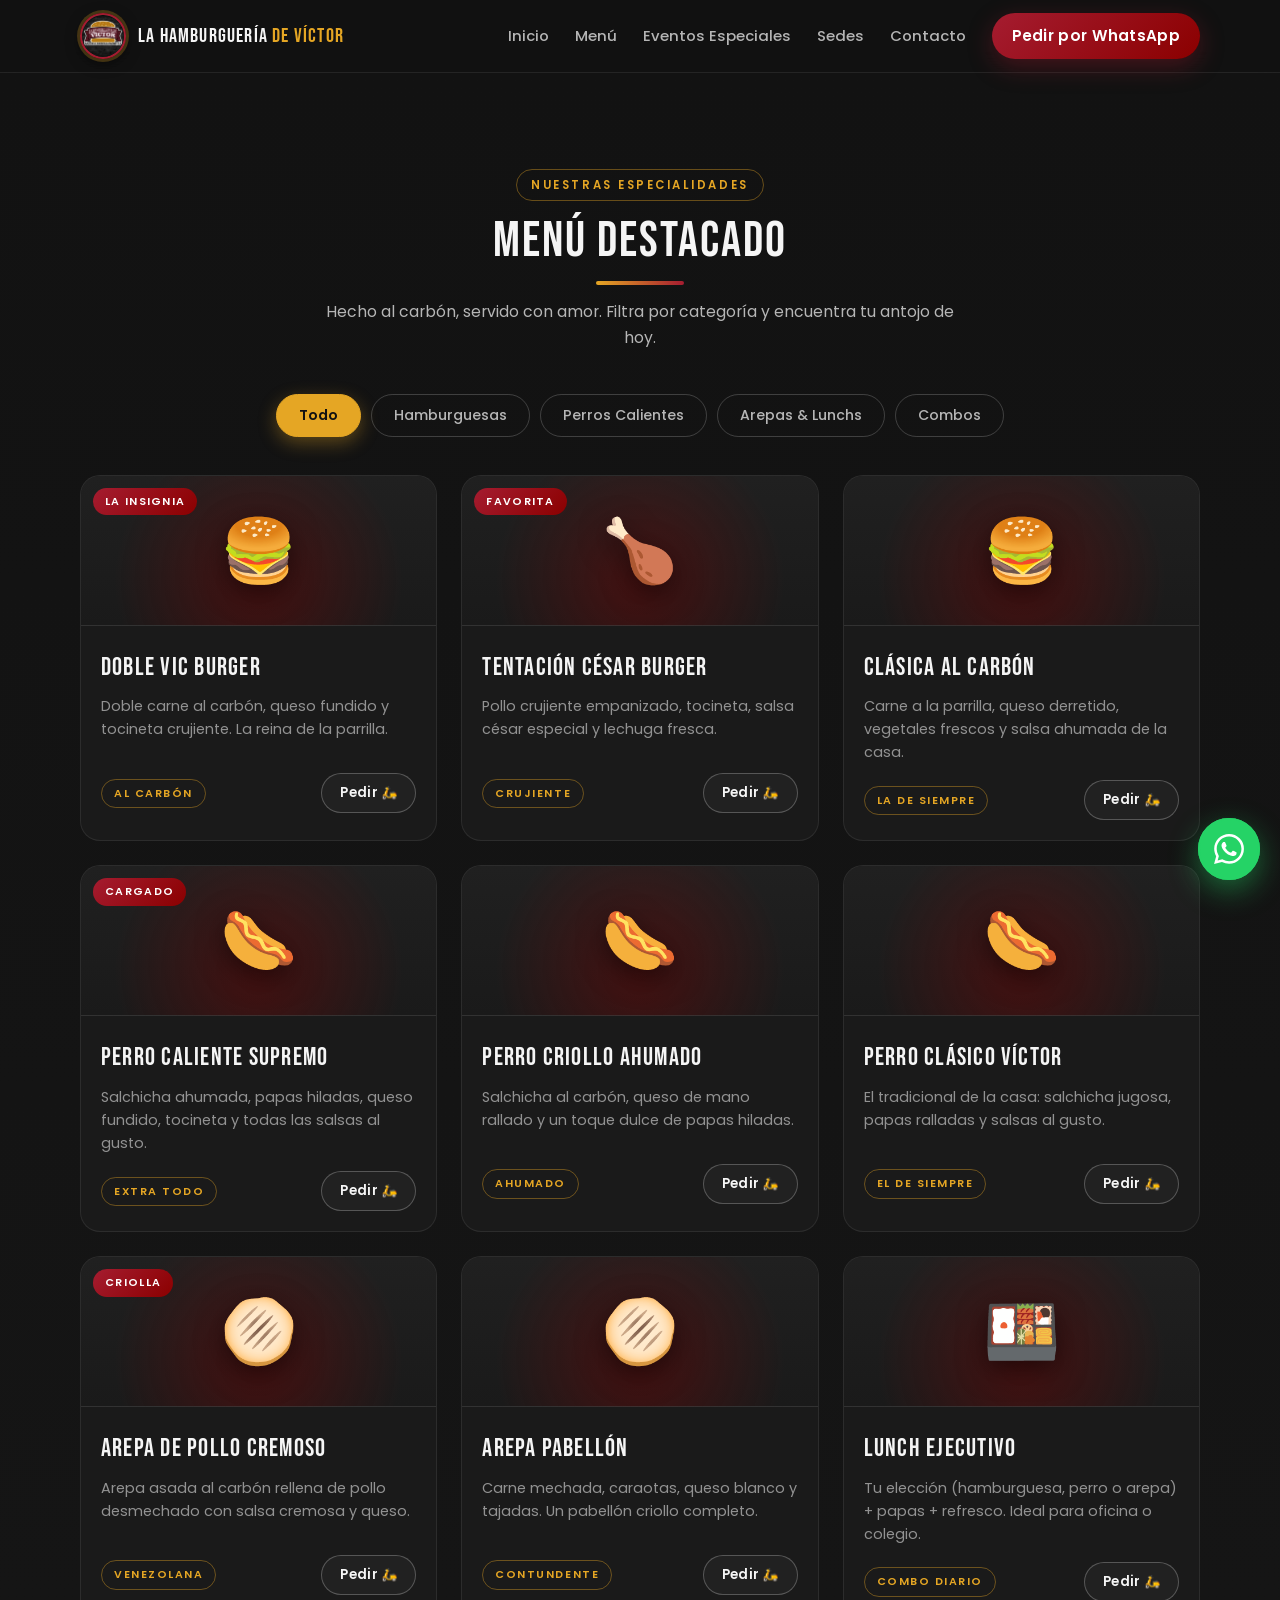
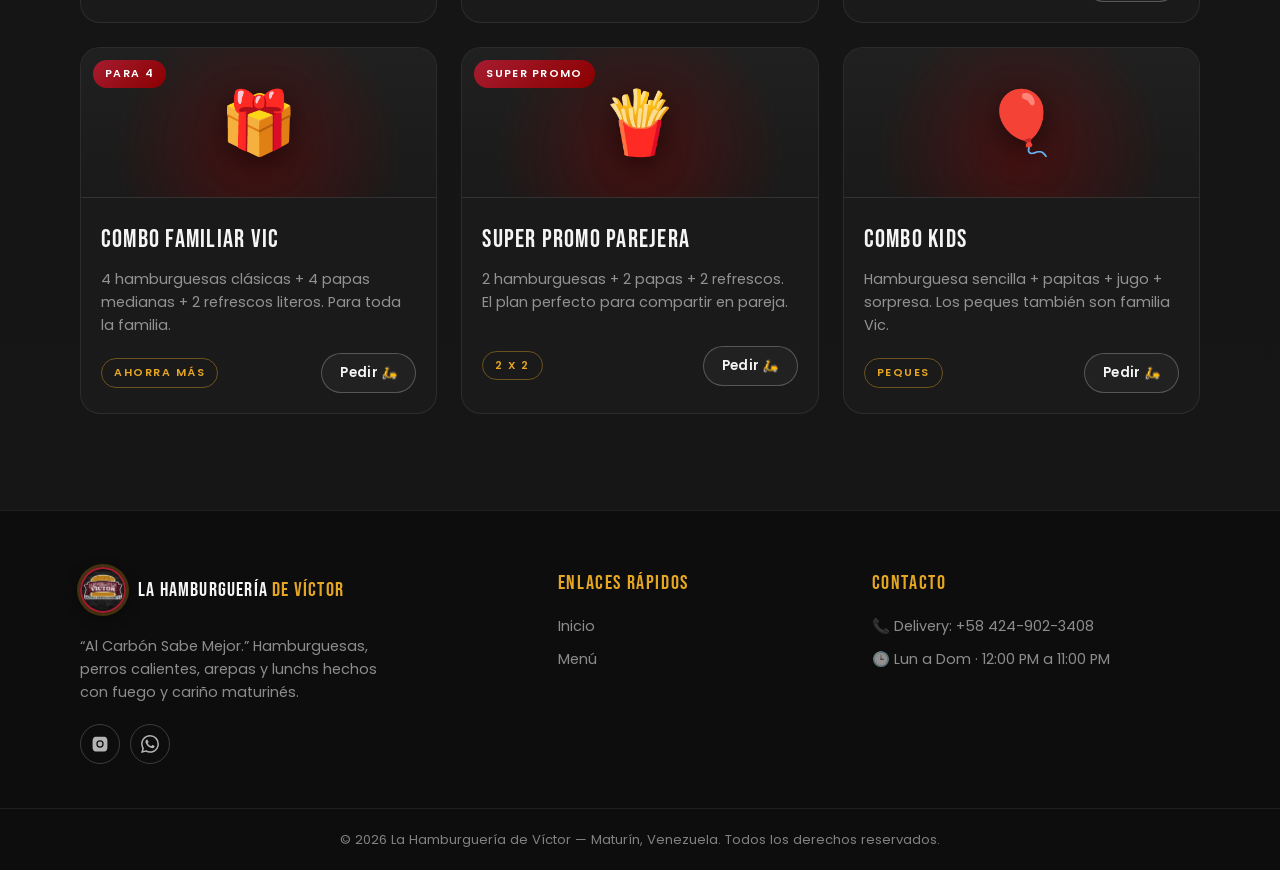
==== commit f4d4791a: "cambios" ====
--- a/menu.html
+++ b/menu.html
@@ -5,6 +5,8 @@
   <meta name="viewport" content="width=device-width, initial-scale=1.0" />
   <meta name="description" content="Menú de La Hamburguería de Víctor | Al Carbón Sabe Mejor. Hamburguesas, perros calientes, arepas y lunchs en Maturín." />
   <meta name="theme-color" content="#121212" />
+  <link rel="icon" type="image/png" sizes="32x32" href="assets/favicon-32x32.png" />
+  <link rel="apple-touch-icon" href="assets/logo_circular.png" />
   <title>Menú | La Hamburguería de Víctor</title>
   <link rel="preconnect" href="https://fonts.googleapis.com" />
   <link rel="preconnect" href="https://fonts.gstatic.com" crossorigin />
@@ -17,7 +19,7 @@
   <header class="navbar" id="navbar">
     <div class="container nav-inner">
       <a href="index.html#inicio" class="brand" aria-label="La Hamburguería de Víctor — Ir al inicio">
-        <span class="brand-logo" aria-hidden="true">🍔</span>
+        <span class="brand-logo" aria-hidden="true"><img src="assets/logo_circular.png" alt="" width="46" height="46" loading="lazy" /></span>
         <span class="brand-text">La Hamburguería <strong>de Víctor</strong></span>
       </a>
       <nav class="nav-menu" id="navMenu" aria-label="Navegación principal">
@@ -174,7 +176,7 @@
     <div class="container footer-grid">
       <div class="f-col brand-col">
         <a href="index.html#inicio" class="brand">
-          <span class="brand-logo" aria-hidden="true">🍔</span>
+          <span class="brand-logo" aria-hidden="true"><img src="assets/logo_circular.png" alt="" width="46" height="46" loading="lazy" /></span>
           <span class="brand-text">La Hamburguería <strong>de Víctor</strong></span>
         </a>
         <p class="f-slogan">“Al Carbón Sabe Mejor.” Hamburguesas, perros calientes, arepas y lunchs hechos con fuego y cariño maturinés.</p>
@@ -185,49 +187,60 @@
           <a href="https://wa.me/584249023408" target="_blank" rel="noopener" aria-label="WhatsApp">
             <svg viewBox="0 0 24 24" width="18" height="18" fill="currentColor" aria-hidden="true"><path d="M17.472 14.382c-.297-.149-1.758-.867-2.03-.967-.273-.099-.471-.148-.67.15-.197.297-.767.966-.94 1.164-.173.199-.347.223-.644.075-.297-.15-1.255-.463-2.39-1.475-.883-.788-1.48-1.761-1.653-2.059-.173-.297-.018-.458.13-.606.134-.133.297-.347.446-.52.149-.174.198-.298.298-.497.099-.198.05-.371-.025-.52-.075-.149-.669-1.612-.916-2.207-.242-.579-.487-.5-.669-.51-.173-.008-.371-.01-.57-.01-.198 0-.52.074-.792.372-.272.297-1.04 1.016-1.04 2.479 0 1.462 1.065 2.875 1.213 3.074.149.198 2.096 3.2 5.077 4.487.709.306 1.262.489 1.694.625.712.227 1.36.195 1.871.118.571-.085 1.758-.719 2.006-1.413.248-.694.248-1.289.173-1.413-.074-.124-.272-.198-.57-.347m-5.421 7.403h-.004a9.87 9.87 0 0 1-5.031-1.378l-.361-.214-3.741.982.998-3.648-.235-.374a9.86 9.86 0 0 1-1.51-5.26c.001-5.45 4.436-9.884 9.888-9.884 2.64 0 5.122 1.03 6.988 2.898a9.825 9.825 0 0 1 2.893 6.994c-.003 5.45-4.437 9.884-9.885 9.884m8.413-18.297A11.815 11.815 0 0 0 12.05 0C5.495 0 .16 5.335.157 11.892c0 2.096.547 4.142 1.588 5.945L.057 24l6.305-1.654a11.882 11.882 0 0 0 5.683 1.448h.005c6.554 0 11.89-5.335 11.893-11.893a11.821 11.821 0 0 0-3.48-8.413z"/></svg>
           </a>
-          <a href="index.html#contacto" aria-label="Facebook">
-            <svg viewBox="0 0 24 24" width="18" height="18" fill="currentColor" aria-hidden="true"><path d="M13.5 21v-7h2.4l.4-3h-2.8V9.1c0-.9.3-1.5 1.6-1.5h1.3V4.9c-.2 0-1-.1-1.9-.1-1.9 0-3.2 1.2-3.2 3.3V11H8.9v3h2.4v7h2.2z"/></svg>
-          </a>
         </div>
       </div>
-      <div class="f-col">
+      <div class="f-col f-extra">
         <h4>Enlaces Rápidos</h4>
         <ul>
           <li><a href="index.html#inicio">Inicio</a></li>
           <li><a href="menu.html">Menú</a></li>
-          <li><a href="index.html#eventos">Eventos Especiales</a></li>
-          <li><a href="index.html#sedes">Nuestras Sedes</a></li>
-          <li><a href="index.html#comunidad">Comunidad</a></li>
         </ul>
       </div>
-      <div class="f-col">
-        <h4>Mapa de Sitio</h4>
-        <ul>
-          <li><a href="menu.html#menu">Hamburguesas</a></li>
-          <li><a href="menu.html#menu">Perros Calientes</a></li>
-          <li><a href="menu.html#menu">Arepas &amp; Lunchs</a></li>
-          <li><a href="menu.html#menu">Combos y Promos</a></li>
-          <li><a href="index.html#contacto">Contacto</a></li>
-        </ul>
-      </div>
-      <div class="f-col">
+      <div class="f-col f-extra">
         <h4>Contacto</h4>
         <ul>
           <li>📞 Delivery: <a href="https://wa.me/584249023408" target="_blank" rel="noopener">+58 424-902-3408</a></li>
-          <li>📍 Sede Bicentenario: Local #199</li>
-          <li>📍 Sede Tipuro: C.C. Terrazas del Norte, Local 8-9</li>
           <li>🕒 Lun a Dom · 12:00 PM a 11:00 PM</li>
-          <li>📸 @lahamburgueriadevictor</li>
         </ul>
       </div>
     </div>
     <div class="footer-bottom">
       <div class="container fb-inner">
         <p>© <span id="year"></span> La Hamburguería de Víctor — Maturín, Venezuela. Todos los derechos reservados.</p>
-        <p>Hecho con 🔥 y carbón.</p>
       </div>
     </div>
   </footer>
+
+  <!-- ============ WIDGET FLOTANTE DE WHATSAPP ============ -->
+  <div class="wa-widget" id="waWidget">
+    <div class="wa-panel" id="waPanel" role="dialog" aria-labelledby="waTitle" aria-modal="false">
+      <header class="wa-head">
+        <h3 id="waTitle">¿Listo para pedir? 🔥</h3>
+        <p id="waItem">Selecciona tu sede más cercana y te atendemos al instante por WhatsApp.</p>
+        <button class="wa-close" id="waClose" aria-label="Cerrar panel de pedido">✕</button>
+      </header>
+      <div class="wa-options">
+        <button class="wa-option" data-sede="Bicentenario">
+          <strong>📍 Sede Bicentenario</strong>
+          <span>Av. Bicentenario, diagonal E/S Nueva Avenida. Local #199</span>
+        </button>
+        <button class="wa-option" data-sede="Tipuro">
+          <strong>📍 Sede Tipuro</strong>
+          <span>C.C. Terrazas del Norte, Tipuro. Local 8-9</span>
+        </button>
+      </div>
+      <p class="wa-note">🕒 Lun a Dom · 12:00 PM a 11:00 PM · Respuesta inmediata</p>
+    </div>
+
+    <button class="wa-fab" id="waFab" aria-expanded="false" aria-controls="waPanel" aria-label="Abrir pedido por WhatsApp">
+      <svg viewBox="0 0 24 24" width="30" height="30" fill="#fff" aria-hidden="true"><path d="M17.472 14.382c-.297-.149-1.758-.867-2.03-.967-.273-.099-.471-.148-.67.15-.197.297-.767.966-.94 1.164-.173.199-.347.223-.644.075-.297-.15-1.255-.463-2.39-1.475-.883-.788-1.48-1.761-1.653-2.059-.173-.297-.018-.458.13-.606.134-.133.297-.347.446-.52.149-.174.198-.298.298-.497.099-.198.05-.371-.025-.52-.075-.149-.669-1.612-.916-2.207-.242-.579-.487-.5-.669-.51-.173-.008-.371-.01-.57-.01-.198 0-.52.074-.792.372-.272.297-1.04 1.016-1.04 2.479 0 1.462 1.065 2.875 1.213 3.074.149.198 2.096 3.2 5.077 4.487.709.306 1.262.489 1.694.625.712.227 1.36.195 1.871.118.571-.085 1.758-.719 2.006-1.413.248-.694.248-1.289.173-1.413-.074-.124-.272-.198-.57-.347m-5.421 7.403h-.004a9.87 9.87 0 0 1-5.031-1.378l-.361-.214-3.741.982.998-3.648-.235-.374a9.86 9.86 0 0 1-1.51-5.26c.001-5.45 4.436-9.884 9.888-9.884 2.64 0 5.122 1.03 6.988 2.898a9.825 9.825 0 0 1 2.893 6.994c-.003 5.45-4.437 9.884-9.885 9.884m8.413-18.297A11.815 11.815 0 0 0 12.05 0C5.495 0 .16 5.335.157 11.892c0 2.096.547 4.142 1.588 5.945L.057 24l6.305-1.654a11.882 11.882 0 0 0 5.683 1.448h.005c6.554 0 11.89-5.335 11.893-11.893a11.821 11.821 0 0 0-3.48-8.413z"/></svg>
+    </button>
+  </div>
+
+  <!-- ============ BOTÓN FLOTANTE: VOLVER ARRIBA ============ -->
+  <button class="to-top" id="toTop" aria-label="Volver arriba" title="Volver arriba">
+    <svg viewBox="0 0 24 24" width="24" height="24" fill="none" stroke="currentColor" stroke-width="2.5" stroke-linecap="round" stroke-linejoin="round" aria-hidden="true"><path d="M12 19V5"/><path d="m5 12 7-7 7 7"/></svg>
+  </button>
 
   <script src="script.js"></script>
 </body>
--- a/styles.css
+++ b/styles.css
@@ -127,7 +127,9 @@
   background: radial-gradient(circle at 35% 30%, #3a3a3a, #161616);
   border: 2px solid var(--wine-2);
   box-shadow: 0 0 0 3px rgba(229, 166, 36, .25), 0 4px 14px rgba(0,0,0,.5);
-}
+  overflow: hidden; flex-shrink: 0;
+}
+.brand-logo img { width: 100%; height: 100%; object-fit: cover; border-radius: 50%; }
 .brand-text {
   font-family: var(--font-display); font-size: 1.25rem;
   letter-spacing: .06em; line-height: 1; color: var(--chalk);
@@ -489,6 +491,8 @@
 /* ---------- 10. FOOTER ---------- */
 .footer { background: #0D0D0D; border-top: 1px solid var(--line); padding-top: 56px; scroll-margin-top: var(--nav-h); }
 .footer-grid { display: grid; grid-template-columns: 1fr; gap: 36px; }
+/* Móvil: footer compacto → solo marca + derechos reservados */
+.f-extra { display: none; }
 .f-slogan { color: var(--txt-soft); font-size: .9rem; margin: 16px 0 20px; max-width: 34ch; }
 .f-col h4 {
   font-family: var(--font-display); font-weight: 400;
@@ -505,8 +509,8 @@
   transition: all .25s ease;
 }
 .social-icons a:hover { background: var(--wine-2); border-color: var(--wine-2); color: #fff; transform: translateY(-3px); }
-.footer-bottom { border-top: 1px solid var(--line); margin-top: 44px; padding: 20px 0; }
-.fb-inner { display: flex; flex-wrap: wrap; gap: 8px; justify-content: space-between; }
+.footer-bottom { text-align: center;border-top: 1px solid var(--line); margin-top: 44px; padding: 20px 0; }
+.fb-inner { text-align: center; flex-wrap: wrap; gap: 8px; justify-content: space-between; }
 .footer-bottom p { font-size: .82rem; color: rgba(245,245,245,.5); }
 
 /* ---------- 11. WIDGET FLOTANTE WHATSAPP ---------- */
@@ -558,6 +562,28 @@
 .wa-option span { display: block; font-size: .78rem; color: var(--txt-soft); margin-top: 4px; }
 .wa-option:hover { border-color: var(--wa-green); background: #232323; transform: translateY(-2px); }
 .wa-note { padding: 0 14px 16px; font-size: .76rem; color: var(--txt-soft); }
+
+/* ---------- 11b. BOTÓN FLOTANTE: VOLVER ARRIBA ---------- */
+.to-top {
+  position: fixed; left: 20px; bottom: 20px; z-index: 200;
+  width: 52px; height: 52px; border-radius: 50%;
+  display: grid; place-items: center;
+  color: #fff;
+  background: linear-gradient(135deg, var(--wine-2), var(--wine));
+  border: 1px solid rgba(229, 166, 36, .45);
+  box-shadow: 0 10px 28px rgba(0, 0, 0, .55), 0 6px 18px rgba(139, 0, 0, .4);
+  opacity: 0; visibility: hidden; transform: translateY(16px) scale(.85);
+  transition: opacity .3s ease, transform .3s ease, visibility .3s ease,
+              background .3s ease, box-shadow .3s ease, border-color .3s ease;
+}
+.to-top.show { opacity: 1; visibility: visible; transform: translateY(0) scale(1); }
+.to-top:hover {
+  background: linear-gradient(135deg, var(--mustard), var(--gold));
+  color: var(--carbon); border-color: var(--mustard);
+  transform: translateY(-4px);
+  box-shadow: 0 14px 34px rgba(229, 166, 36, .4);
+}
+.to-top:active { transform: translateY(-1px) scale(.94); }
 
 /* ---------- 12. SCROLL REVEAL ---------- */
 .reveal { opacity: 0; transform: translateY(28px); transition: opacity .7s ease, transform .7s ease; }
@@ -592,7 +618,8 @@
   .menu-grid { grid-template-columns: repeat(3, 1fr); }
   .sedes-grid { grid-template-columns: repeat(2, 1fr); }
   .social-box { grid-template-columns: 1.1fr .9fr; padding: 52px; }
-  .footer-grid { grid-template-columns: 1.4fr 1fr 1fr 1.2fr; gap: 40px; }
+  .footer-grid { grid-template-columns: 1.6fr 1fr 1.2fr; gap: 40px; }
+  .f-extra { display: block; }
 }
 
 @media (min-width: 1024px) {
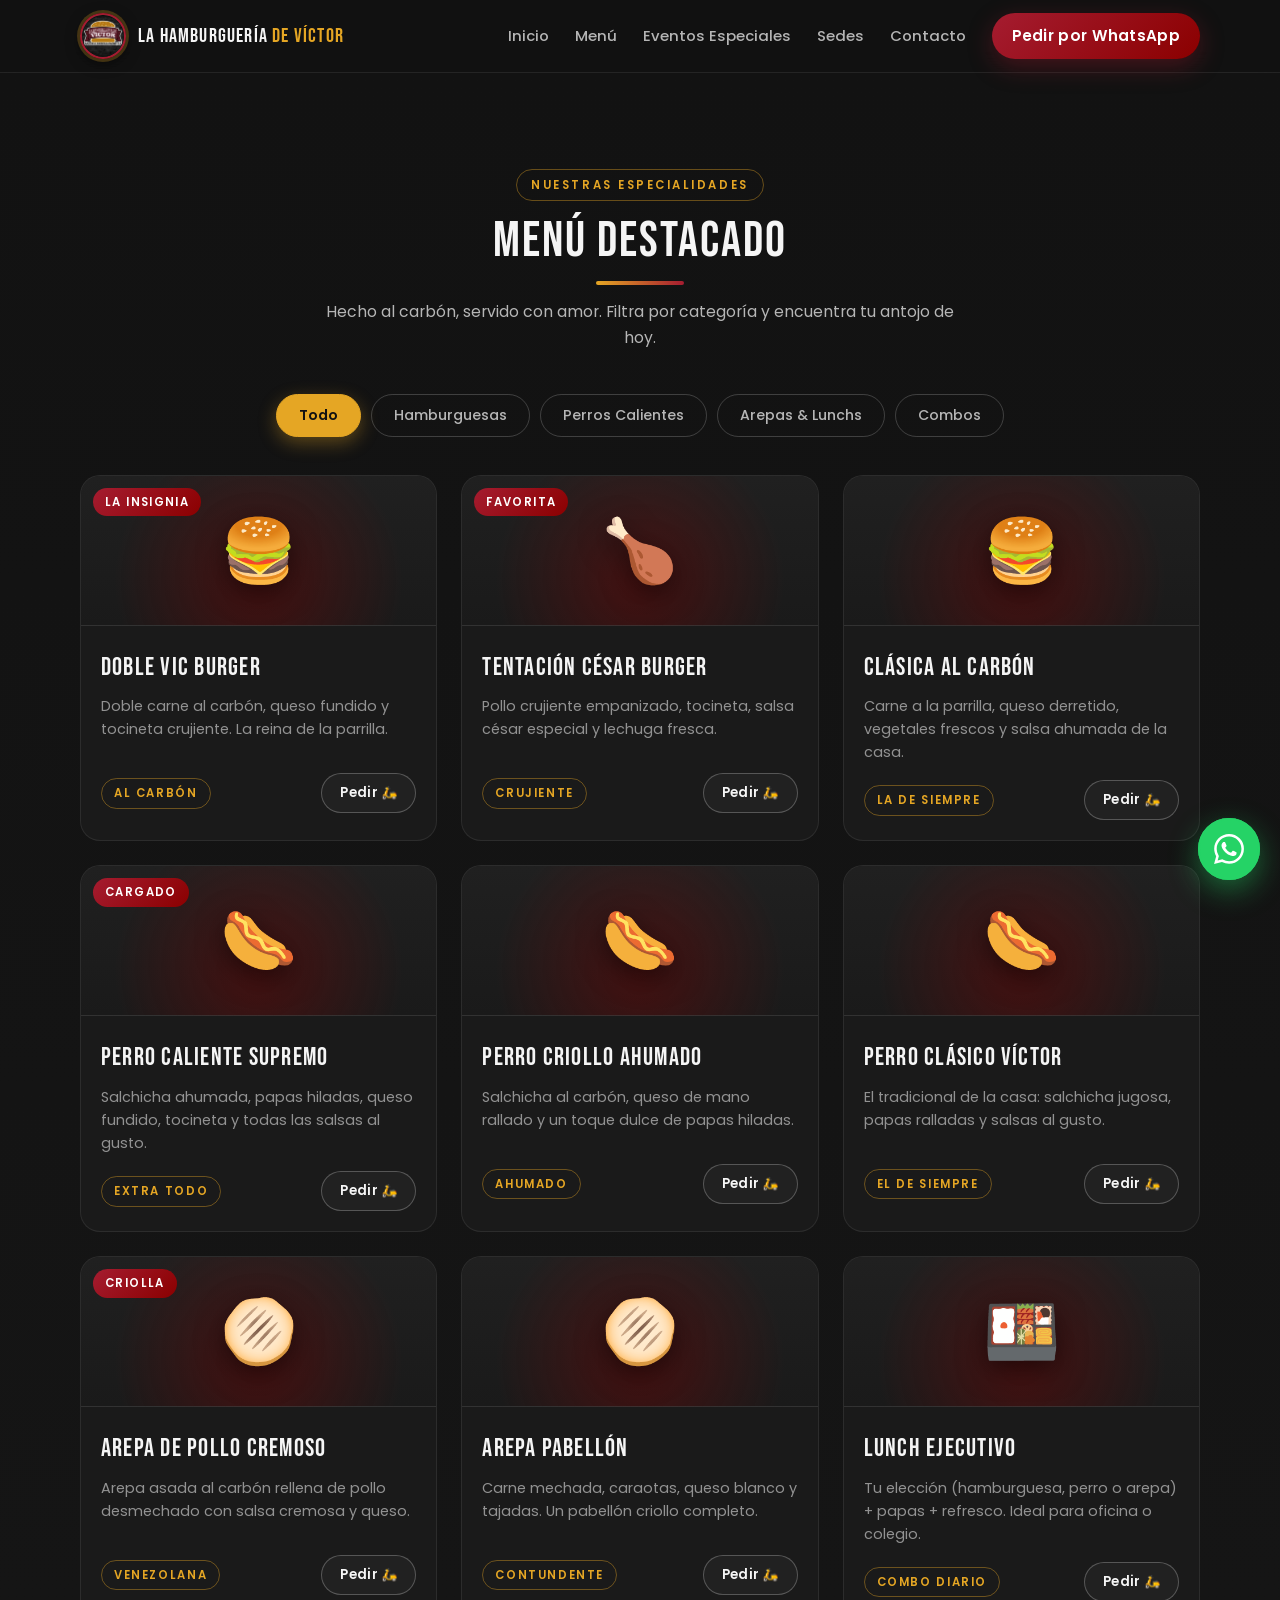
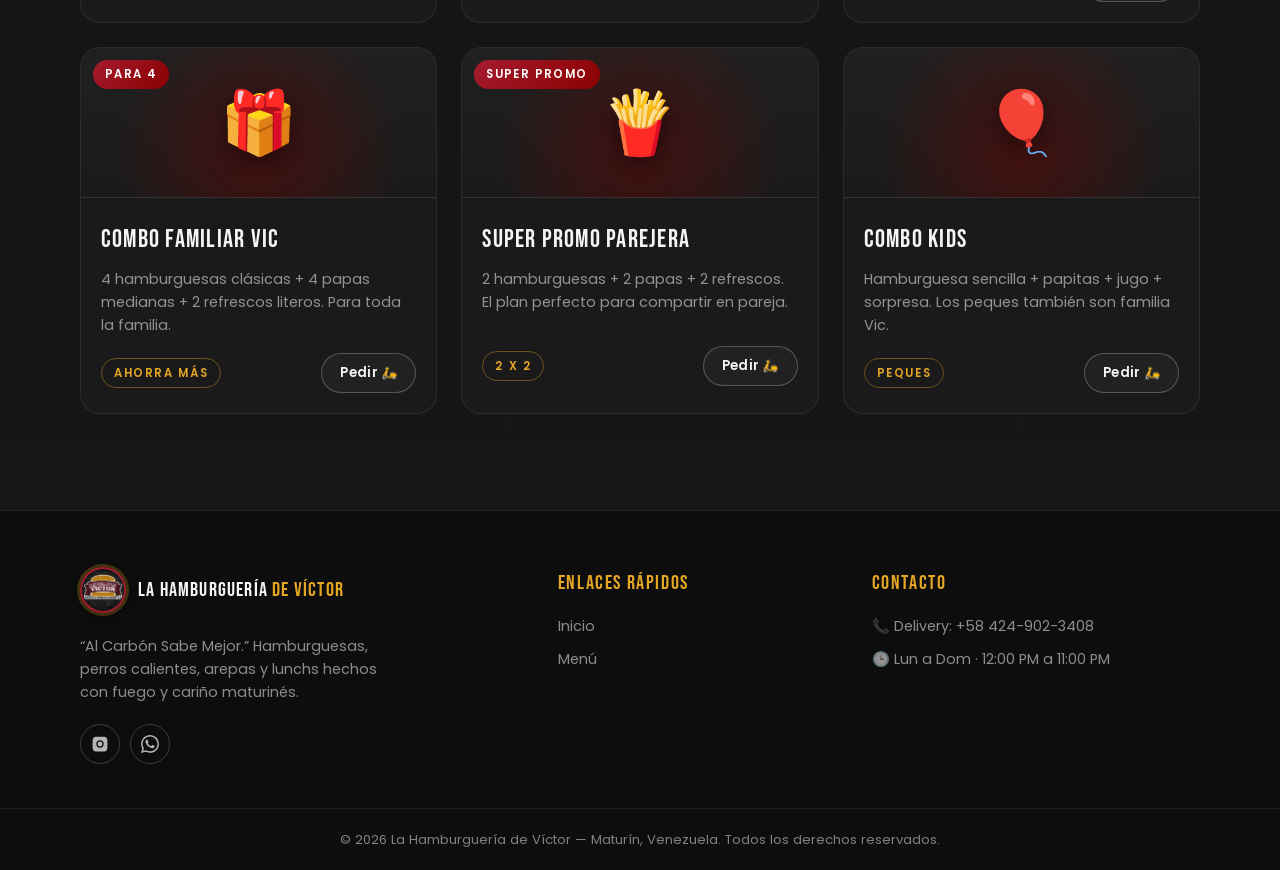
==== commit 6f03b81e: "p" ====
--- a/menu.html
+++ b/menu.html
@@ -46,7 +46,7 @@
           <p>Hecho al carbón, servido con amor. Filtra por categoría y encuentra tu antojo de hoy.</p>
         </header>
 
-        <div class="filters reveal visible" aria-label="Filtros de categoría del menú">
+        <div class="filters" role="group" aria-label="Filtros de categoría del menú">
           <button class="filter-btn active" data-filter="all">Todo</button>
           <button class="filter-btn" data-filter="hamburguesas">Hamburguesas</button>
           <button class="filter-btn" data-filter="perros">Perros Calientes</button>
@@ -190,14 +190,14 @@
         </div>
       </div>
       <div class="f-col f-extra">
-        <h4>Enlaces Rápidos</h4>
+        <h3>Enlaces Rápidos</h3>
         <ul>
           <li><a href="index.html#inicio">Inicio</a></li>
           <li><a href="menu.html">Menú</a></li>
         </ul>
       </div>
       <div class="f-col f-extra">
-        <h4>Contacto</h4>
+        <h3>Contacto</h3>
         <ul>
           <li>📞 Delivery: <a href="https://wa.me/584249023408" target="_blank" rel="noopener">+58 424-902-3408</a></li>
           <li>🕒 Lun a Dom · 12:00 PM a 11:00 PM</li>
--- a/styles.css
+++ b/styles.css
@@ -5,6 +5,7 @@
 
 /* ---------- 1. VARIABLES & RESET ---------- */
 :root {
+  color-scheme: dark;
   --carbon:      #121212;
   --carbon-2:    #1A1A1A;
   --carbon-3:    #202020;
@@ -13,13 +14,17 @@
   --mustard:     #E5A624;
   --gold:        #F1B814;
   --chalk:       #F5F5F5;
-  --wood:        #8B5A2B;
   --wa-green:    #25D366;
   --txt-muted:   rgba(245, 245, 245, .72);
   --txt-soft:    rgba(245, 245, 245, .55);
   --line:        rgba(245, 245, 245, .08);
+  --radius-xl:   28px;
   --radius-lg:   24px;
+  --radius-card: 20px;
   --radius-md:   16px;
+  --radius-sm:   12px;
+  --radius-xs:   8px;
+  --radius-pill: 999px;
   --shadow-card: 0 20px 40px rgba(0, 0, 0, .45);
   --font-display: 'Bebas Neue', Impact, sans-serif;
   --font-body: 'Poppins', system-ui, sans-serif;
@@ -35,7 +40,6 @@
   background: var(--carbon);
   color: var(--chalk);
   line-height: 1.6;
-  overflow-x: hidden;
   -webkit-font-smoothing: antialiased;
 }
 
@@ -48,7 +52,7 @@
 
 ::-webkit-scrollbar { width: 10px; }
 ::-webkit-scrollbar-track { background: var(--carbon); }
-::-webkit-scrollbar-thumb { background: #2e2e2e; border-radius: 8px; }
+:-webkit-scrollbar-thumb { background: #2e2e2e; border-radius: var(--radius-xs); }
 ::-webkit-scrollbar-thumb:hover { background: var(--mustard); }
 
 :focus-visible { outline: 2px solid var(--mustard); outline-offset: 3px; border-radius: 4px; }
@@ -56,7 +60,7 @@
 .skip-link {
   position: absolute; left: -999px; top: 0; z-index: 999;
   background: var(--mustard); color: var(--carbon);
-  padding: 10px 18px; border-radius: 0 0 10px 0; font-weight: 600;
+  padding: 10px 18px; border-radius: 0 0 var(--radius-sm) 0; font-weight: 600;
 }
 .skip-link:focus { left: 0; }
 
@@ -150,9 +154,9 @@
 .nav-link {
   padding: 13px 0; font-size: 1.02rem; font-weight: 500;
   color: var(--txt-muted); border-bottom: 1px dashed rgba(245,245,245,.1);
-  transition: color .25s ease, padding-left .25s ease;
-}
-.nav-link:hover, .nav-link.active { color: var(--mustard); padding-left: 6px; }
+  transition: color .25s ease, transform .25s ease;
+}
+.nav-link:hover, .nav-link.active { color: var(--mustard); transform: translateX(6px); }
 .nav-cta { margin-top: 22px; }
 
 .nav-toggle { display: flex; flex-direction: column; gap: 5px; padding: 8px; z-index: 95; }
@@ -175,12 +179,6 @@
 
 .hero-grid { display: grid; grid-template-columns: 1fr; gap: 40px; align-items: stretch; position: relative; z-index: 2; }
 
-.hero-eyebrow {
-  display: inline-block; padding: 8px 16px; border-radius: 999px;
-  border: 1px solid rgba(229, 166, 36, .45); color: var(--mustard);
-  font-size: .78rem; font-weight: 600; letter-spacing: .18em; text-transform: uppercase;
-  margin-bottom: 18px; background: rgba(229, 166, 36, .06);
-}
 .hero h1 {
   font-family: var(--font-display); font-weight: 400;
   font-size: clamp(2.8rem, 8.5vw, 4.8rem);
@@ -192,16 +190,56 @@
 }
 .hero-sub { color: var(--txt-muted); margin-top: 18px; max-width: 52ch; font-size: 1.02rem; }
 .hero-ctas { display: flex; flex-wrap: wrap; gap: 14px; margin-top: 30px; }
-.hero-badge {
-  display: inline-flex; align-items: center; gap: 6px; margin-top: 28px;
-  padding: 10px 18px; border-radius: 999px;
-  background: var(--carbon-2); border: 1px solid rgba(229, 166, 36, .35);
-  font-size: .85rem; color: var(--txt-muted);
-  box-shadow: 0 8px 24px rgba(0, 0, 0, .4);
-}
-.hero-badge strong { color: var(--mustard); }
-
-/* --- Hamburguesa CSS animada (ensamblado) --- */
+
+/* --- Indicador Abierto / Cerrado en vivo --- */
+.hero-micro {
+  display: inline-flex; align-items: center; flex-wrap: wrap; gap: 12px;
+  margin-top: 16px;
+}
+.hero-schedule { font-size: .82rem; color: var(--txt-soft); }
+.status-indicator {
+  display: inline-flex; align-items: center; gap: 8px;
+  font-size: .75rem; font-weight: 600; letter-spacing: .05em; text-transform: uppercase;
+  padding: 8px 16px; border-radius: 999px;
+  background: rgba(229, 166, 36, .1); border: 1px solid rgba(229, 166, 36, .35);
+  color: var(--mustard);
+  transition: background .4s ease, border-color .4s ease, color .4s ease;
+}
+.status-indicator.open {
+  background: rgba(37, 211, 102, .12); border-color: rgba(37, 211, 102, .45);
+  color: var(--wa-green);
+}
+.status-indicator.closed {
+  background: rgba(244, 67, 54, .12); border-color: rgba(244, 67, 54, .45);
+  color: #EF5350;
+}
+.status-dot {
+  width: 8px; height: 8px; border-radius: 50%; flex-shrink: 0;
+  background: currentColor;
+}
+.status-indicator.open .status-dot {
+  background: var(--wa-green);
+  animation: statusPulseGreen 1.6s ease-out infinite;
+}
+.status-indicator.closed .status-dot {
+  background: #EF5350;
+  animation: statusPulseRed 1.6s ease-out infinite;
+}
+@keyframes statusPulseGreen {
+  0%   { box-shadow: 0 0 0 0 rgba(37, 211, 102, .55); }
+  70%  { box-shadow: 0 0 0 10px rgba(37, 211, 102, 0); }
+  100% { box-shadow: 0 0 0 0 rgba(37, 211, 102, 0); }
+}
+@keyframes statusPulseRed {
+  0%   { box-shadow: 0 0 0 0 rgba(239, 83, 80, .55); }
+  70%  { box-shadow: 0 0 0 10px rgba(239, 83, 80, 0); }
+  100% { box-shadow: 0 0 0 0 rgba(239, 83, 80, 0); }
+}
+@media (prefers-reduced-motion: reduce) {
+  .status-indicator .status-dot { animation: none; }
+}
+
+/* --- Video hero --- */
 .hero-visual {
   position: relative;
   width: 100%;
@@ -213,121 +251,14 @@
 }
 .hero-visual video {
   width: 100%;
-  height: 100%;
-  object-fit: cover;
+  height: auto;
+  aspect-ratio: 16 / 9;
+  object-fit: contain;
   display: block;
-}
-.burger-stage { position: relative; width: min(360px, 88vw); height: 400px; display: grid; place-items: center; }
-.burger-glow {
-  position: absolute; width: 340px; height: 340px; border-radius: 50%;
-  background: radial-gradient(circle, rgba(229, 166, 36, .25), transparent 62%);
-  filter: blur(6px); animation: glowPulse 4s ease-in-out infinite;
-}
-.burger { position: relative; width: min(300px, 78vw); height: 320px; animation: floaty 6s ease-in-out 2.2s infinite; }
-
-.layer {
-  position: absolute; left: 50%; transform: translate(-50%, 0);
-  opacity: 0; animation: assemble .85s cubic-bezier(.2, .8, .3, 1.15) forwards;
-  animation-delay: var(--delay);
-}
-@keyframes assemble {
-  from { transform: translate(-50%, var(--drop)); opacity: 0; }
-  60%  { opacity: 1; }
-  to   { transform: translate(-50%, 0); opacity: 1; }
+  border-radius: var(--radius-md);
+  box-shadow: var(--shadow-card);
 }
 @keyframes floaty { 0%, 100% { transform: translateY(0); } 50% { transform: translateY(-12px); } }
-@keyframes glowPulse { 0%, 100% { opacity: .7; transform: scale(1); } 50% { opacity: 1; transform: scale(1.08); } }
-
-.bun-top {
-  top: 0; width: 240px; height: 92px;
-  background:
-    radial-gradient(circle at 22% 42%, #FBE3B0 3px, transparent 4px),
-    radial-gradient(circle at 40% 26%, #FBE3B0 3px, transparent 4px),
-    radial-gradient(circle at 58% 40%, #FBE3B0 3px, transparent 4px),
-    radial-gradient(circle at 74% 28%, #FBE3B0 3px, transparent 4px),
-    radial-gradient(circle at 86% 46%, #FBE3B0 3px, transparent 4px),
-    radial-gradient(circle at 50% 16%, #FBE3B0 3px, transparent 4px),
-    linear-gradient(180deg, #F0B45C, #D98E32 70%, #C97B23);
-  border-radius: 120px 120px 16px 16px;
-  box-shadow: inset 0 -8px 14px rgba(0, 0, 0, .25), 0 6px 18px rgba(0,0,0,.4);
-}
-.sauce {
-  top: 86px; width: 200px; height: 12px;
-  background: linear-gradient(180deg, #F7E8CF, #E8CFA8);
-  border-radius: 6px;
-}
-.sauce::after {
-  content: ''; position: absolute; top: 90%; left: 18%;
-  width: 10px; height: 16px; border-radius: 0 0 10px 10px;
-  background: #F7E8CF;
-  box-shadow: 62px 4px 0 -1px #F7E8CF, 118px -2px 0 -2px #F7E8CF;
-}
-.cheese {
-  top: 100px; width: 224px; height: 24px;
-  background: linear-gradient(180deg, var(--gold), var(--mustard));
-  border-radius: 5px;
-  box-shadow: 0 4px 10px rgba(0, 0, 0, .35);
-}
-.cheese::before, .cheese::after {
-  content: ''; position: absolute; top: 88%; width: 16px; height: 14px;
-  background: var(--mustard); border-radius: 0 0 10px 10px;
-}
-.cheese::before { left: 12%; } .cheese::after { right: 14%; height: 18px; }
-.bacon {
-  top: 126px; width: 212px; height: 14px;
-  background: repeating-linear-gradient(90deg, #7A2E1D 0 18px, #93402A 18px 26px, #7A2E1D 26px 44px, #C46A4A 44px 50px);
-  border-radius: 7px;
-  box-shadow: 0 3px 8px rgba(0, 0, 0, .4);
-}
-.patty {
-  top: 142px; width: 236px; height: 46px;
-  background:
-    radial-gradient(circle at 12% 35%, #B06A24 5px, transparent 6px),
-    radial-gradient(circle at 30% 62%, #A65A1E 6px, transparent 7px),
-    radial-gradient(circle at 50% 30%, #B06A24 5px, transparent 6px),
-    radial-gradient(circle at 68% 60%, #A65A1E 6px, transparent 7px),
-    radial-gradient(circle at 86% 38%, #B06A24 5px, transparent 6px),
-    linear-gradient(180deg, #8A4A16, #6B3410);
-  border-radius: 46% 54% 48% 52% / 58% 55% 45% 42%;
-  box-shadow: 0 8px 18px rgba(0, 0, 0, .5), inset 0 -6px 10px rgba(0,0,0,.35);
-}
-.pickles { top: 192px; width: 200px; height: 24px; display: flex; justify-content: center; gap: 14px; }
-.pickles i {
-  width: 36px; height: 24px; border-radius: 50%;
-  background: radial-gradient(circle at 40% 35%, #93A848, #5C6B2A 75%);
-  box-shadow: inset 0 0 0 3px #7E8F3A;
-}
-.tomato { top: 208px; width: 214px; height: 26px; display: flex; justify-content: center; gap: 6px; }
-.tomato i {
-  width: 64px; height: 26px; border-radius: 50%;
-  background: radial-gradient(circle at 50% 40%, #E86A3C 30%, #E2401C 60%, #B3270E);
-  box-shadow: 0 4px 8px rgba(0, 0, 0, .35);
-}
-.lettuce {
-  top: 234px; width: 244px; height: 32px;
-  background: linear-gradient(180deg, #8FD14F, #5FA82E);
-  border-radius: 14px 14px 0 0;
-  clip-path: polygon(0 0, 100% 0, 100% 40%, 95% 92%, 88% 45%, 80% 96%, 72% 50%, 64% 96%, 56% 45%, 48% 96%, 40% 50%, 32% 96%, 24% 45%, 16% 96%, 8% 50%, 0 88%);
-}
-.bun-bottom {
-  top: 258px; width: 232px; height: 56px;
-  background: linear-gradient(180deg, #E8A33D, #C97B23 80%, #B26A1B);
-  border-radius: 18px 18px 70px 70px;
-  box-shadow: inset 0 8px 12px rgba(255, 235, 190, .25), 0 10px 22px rgba(0,0,0,.5);
-}
-.ember {
-  position: absolute; bottom: 14%; width: 7px; height: 7px; border-radius: 50%;
-  background: var(--gold); filter: blur(1px); opacity: 0;
-  animation: rise 4.5s linear infinite;
-}
-.ember.e1 { left: 24%; animation-delay: 1.6s; }
-.ember.e2 { left: 52%; animation-delay: 2.8s; width: 5px; height: 5px; }
-.ember.e3 { left: 74%; animation-delay: 3.6s; }
-@keyframes rise {
-  0%   { transform: translateY(0); opacity: 0; }
-  15%  { opacity: .85; }
-  100% { transform: translateY(-280px); opacity: 0; }
-}
 
 /* ---------- 6. MENÚ / FILTROS / CARDS ---------- */
 .menu { background: linear-gradient(180deg, var(--carbon) 0%, #161616 100%); }
@@ -348,7 +279,7 @@
 
 .card {
   background: var(--carbon-2); border: 1px solid var(--line);
-  border-radius: 20px; overflow: hidden;
+  border-radius: var(--radius-card); overflow: hidden;
   transition: transform .35s ease, box-shadow .35s ease, border-color .35s ease;
 }
 .card:hover {
@@ -372,7 +303,7 @@
 .card-badge {
   position: absolute; top: 12px; left: 12px;
   background: linear-gradient(135deg, var(--wine-2), var(--wine));
-  color: #fff; font-size: .68rem; font-weight: 600;
+  color: #fff; font-size: .72rem; font-weight: 600;
   letter-spacing: .12em; text-transform: uppercase;
   padding: 5px 12px; border-radius: 999px;
 }
@@ -384,7 +315,7 @@
 .card-body p { color: var(--txt-soft); font-size: .9rem; margin-top: 8px; min-height: 62px; }
 .card-foot { display: flex; align-items: center; justify-content: space-between; margin-top: 16px; gap: 10px; }
 .tag {
-  font-size: .68rem; font-weight: 600; letter-spacing: .14em; text-transform: uppercase;
+  font-size: .72rem; font-weight: 600; letter-spacing: .14em; text-transform: uppercase;
   color: var(--mustard); border: 1px solid rgba(229, 166, 36, .4);
   padding: 5px 12px; border-radius: 999px;
 }
@@ -424,12 +355,14 @@
 .car-btn:hover { background: var(--wine-2); border-color: var(--wine-2); }
 .car-btn.prev { left: 12px; } .car-btn.next { right: 12px; }
 
-.car-dots { display: flex; justify-content: center; gap: 8px; margin-top: 18px; }
+.car-dots { display: flex; justify-content: center; gap: 14px; margin-top: 18px; }
 .car-dots button {
+  position: relative;
   width: 10px; height: 10px; border-radius: 999px;
-  background: rgba(245, 245, 245, .22); transition: all .3s ease;
-}
-.car-dots button.active { background: var(--mustard); width: 28px; }
+  background: rgba(245, 245, 245, .22); transition: background-color .3s ease, transform .3s ease;
+}
+.car-dots button::before { content: ''; position: absolute; inset: -8px; }
+.car-dots button.active { background: var(--mustard); transform: scaleX(2.8); }
 
 .events-quote {
   text-align: center; font-style: italic; color: var(--txt-muted);
@@ -445,12 +378,13 @@
   border: 1px solid var(--line); border-radius: var(--radius-lg);
   padding: 30px 26px; transition: transform .35s ease, border-color .35s ease, box-shadow .35s ease;
 }
-.sede-card::before {
-  content: ''; position: absolute; inset: 0 0 auto 0; height: 6px;
-  background: linear-gradient(90deg, var(--wood), var(--mustard), var(--wine-2));
-}
 .sede-card:hover { transform: translateY(-6px); border-color: rgba(229,166,36,.4); box-shadow: var(--shadow-card); }
 .sede-head { display: flex; align-items: center; gap: 14px; margin-bottom: 18px; }
+.sede-head h3::after {
+  content: ''; display: block; width: 56px; height: 3px; margin-top: 10px;
+  background: linear-gradient(90deg, var(--mustard), var(--wine-2));
+  border-radius: 3px;
+}
 .sede-num {
   background: linear-gradient(135deg, var(--wine-2), var(--wine));
   color: #fff; font-size: .7rem; font-weight: 600;
@@ -470,23 +404,19 @@
 .social-box {
   display: grid; grid-template-columns: 1fr; gap: 40px; align-items: center;
   background: radial-gradient(circle at 85% 15%, rgba(165,28,48,.28), transparent 55%), var(--carbon-2);
-  border: 1px solid var(--line); border-radius: 28px; padding: 40px 28px;
+  border: 1px solid var(--line); border-radius: var(--radius-xl); padding: 40px 28px;
 }
 .social-copy p { color: var(--txt-muted); margin-top: 14px; }
 .social-copy p strong { color: var(--mustard); }
-.stats { display: flex; flex-wrap: wrap; gap: 30px; margin: 26px 0; }
-.stat b { display: block; font-family: var(--font-display); font-weight: 400; font-size: 2.2rem; color: var(--mustard); line-height: 1; }
-.stat span { font-size: .78rem; letter-spacing: .1em; text-transform: uppercase; color: var(--txt-soft); }
 .social-grid { display: grid; grid-template-columns: repeat(2, 1fr); gap: 14px; }
 .tile {
-  aspect-ratio: 1; border-radius: 18px; position: relative;
+  aspect-ratio: 1; border-radius: var(--radius-md); position: relative;
   display: grid; place-items: center; font-size: 46px;
   background: linear-gradient(145deg, var(--carbon-3), #171717);
   border: 1px solid var(--line);
   transition: transform .3s ease, border-color .3s ease;
 }
 .tile:hover { transform: scale(1.05) rotate(-2deg); border-color: rgba(229,166,36,.5); }
-.tile .likes { position: absolute; bottom: 10px; right: 12px; font-size: .75rem; color: var(--txt-soft); }
 
 /* ---------- 10. FOOTER ---------- */
 .footer { background: #0D0D0D; border-top: 1px solid var(--line); padding-top: 56px; scroll-margin-top: var(--nav-h); }
@@ -494,7 +424,7 @@
 /* Móvil: footer compacto → solo marca + derechos reservados */
 .f-extra { display: none; }
 .f-slogan { color: var(--txt-soft); font-size: .9rem; margin: 16px 0 20px; max-width: 34ch; }
-.f-col h4 {
+.f-col h3 {
   font-family: var(--font-display); font-weight: 400;
   font-size: 1.25rem; letter-spacing: .08em; color: var(--mustard); margin-bottom: 16px;
 }
@@ -532,11 +462,11 @@
   position: absolute; bottom: 78px; right: 0;
   width: min(320px, calc(100vw - 40px));
   background: var(--carbon-2); border: 1px solid rgba(245,245,245,.14);
-  border-radius: 20px; overflow: hidden;
+  border-radius: var(--radius-card); overflow: hidden;
   box-shadow: 0 24px 60px rgba(0, 0, 0, .6);
   transform: scale(.6) translateY(14px); transform-origin: bottom right;
   opacity: 0; pointer-events: none;
-  transition: transform .3s cubic-bezier(.2, .8, .3, 1.2), opacity .25s ease;
+  transition: transform .34s cubic-bezier(.16, 1, .3, 1), opacity .25s ease;
 }
 .wa-panel.open { transform: scale(1) translateY(0); opacity: 1; pointer-events: auto; }
 .wa-head {
@@ -556,7 +486,7 @@
 .wa-option {
   text-align: left; padding: 14px;
   background: var(--carbon-3); border: 1px solid rgba(245,245,245,.1);
-  border-radius: 14px; transition: all .25s ease;
+  border-radius: var(--radius-sm); transition: all .25s ease;
 }
 .wa-option strong { display: block; color: var(--chalk); font-size: .95rem; }
 .wa-option span { display: block; font-size: .78rem; color: var(--txt-soft); margin-top: 4px; }
@@ -604,7 +534,7 @@
     background: transparent; border: 0; padding: 0;
   }
   .nav-link { padding: 0; border: 0; font-size: .93rem; position: relative; }
-  .nav-link:hover, .nav-link.active { padding-left: 0; }
+  .nav-link:hover, .nav-link.active { padding-left: 0; transform: none; }
   .nav-link::after {
     content: ''; position: absolute; left: 0; bottom: -6px;
     width: 100%; height: 2px; background: var(--mustard);
@@ -623,13 +553,20 @@
 }
 
 @media (min-width: 1024px) {
-  .burger-stage { height: 440px; }
+  .hero-visual { width: auto; margin-right: -18%; align-self: center; }
+}
+
+@media (min-width: 1250px) {
+  .hero-visual { margin-right: -34%; }
+}
+
+@media (min-width: 1500px) {
+  .hero-visual { margin-right: -50%; }
 }
 
 /* ---------- 14. ACCESIBILIDAD: MOVIMIENTO REDUCIDO ---------- */
 @media (prefers-reduced-motion: reduce) {
   html { scroll-behavior: auto; }
   *, *::before, *::after { animation-duration: .01ms !important; animation-iteration-count: 1 !important; transition-duration: .01ms !important; }
-  .layer { opacity: 1; transform: translate(-50%, 0); }
   .reveal { opacity: 1; transform: none; }
 }
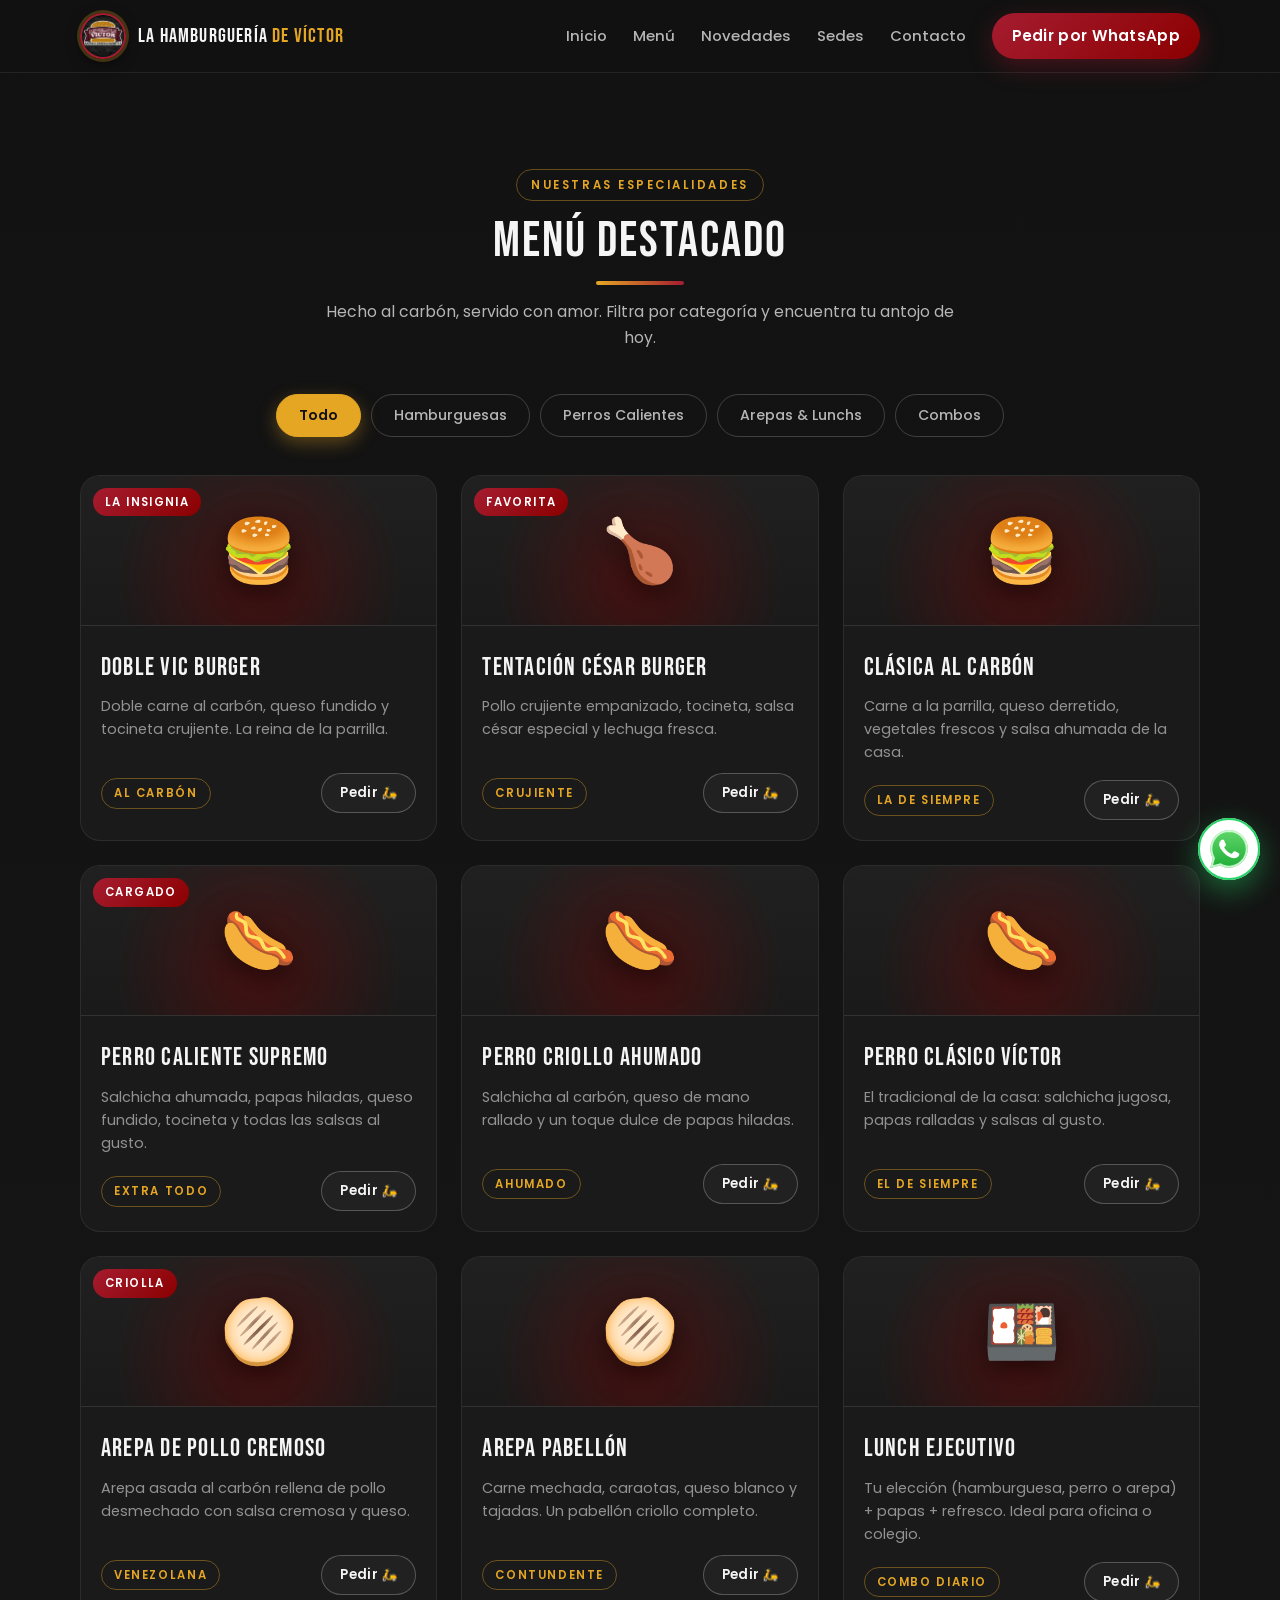
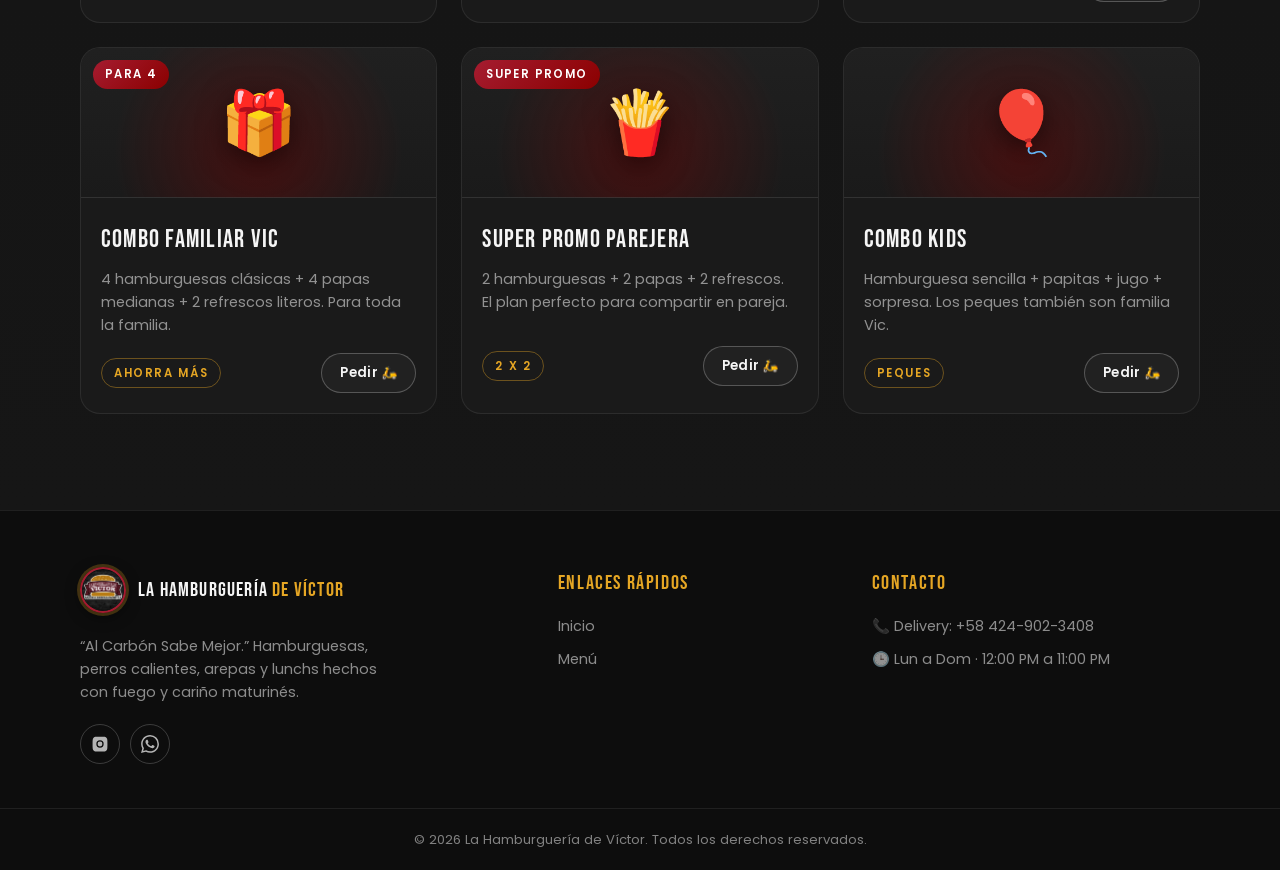
==== commit c8ebc558: "." ====
--- a/menu.html
+++ b/menu.html
@@ -25,7 +25,7 @@
       <nav class="nav-menu" id="navMenu" aria-label="Navegación principal">
         <a href="index.html#inicio" class="nav-link">Inicio</a>
         <a href="menu.html" class="nav-link active">Menú</a>
-        <a href="index.html#eventos" class="nav-link">Eventos Especiales</a>
+        <a href="index.html#novedades" class="nav-link">Novedades</a>
         <a href="index.html#sedes" class="nav-link">Sedes</a>
         <a href="index.html#contacto" class="nav-link">Contacto</a>
         <a href="https://wa.me/584249023408?text=%C2%A1Hola!%20Quiero%20hacer%20un%20pedido%20en%20La%20Hamburguer%C3%ADa%20de%20V%C3%ADctor%20%F0%9F%8D%94"
@@ -206,7 +206,7 @@
     </div>
     <div class="footer-bottom">
       <div class="container fb-inner">
-        <p>© <span id="year"></span> La Hamburguería de Víctor — Maturín, Venezuela. Todos los derechos reservados.</p>
+        <p>© <span id="year"></span> La Hamburguería de Víctor. Todos los derechos reservados.</p>
       </div>
     </div>
   </footer>
@@ -233,7 +233,7 @@
     </div>
 
     <button class="wa-fab" id="waFab" aria-expanded="false" aria-controls="waPanel" aria-label="Abrir pedido por WhatsApp">
-      <svg viewBox="0 0 24 24" width="30" height="30" fill="#fff" aria-hidden="true"><path d="M17.472 14.382c-.297-.149-1.758-.867-2.03-.967-.273-.099-.471-.148-.67.15-.197.297-.767.966-.94 1.164-.173.199-.347.223-.644.075-.297-.15-1.255-.463-2.39-1.475-.883-.788-1.48-1.761-1.653-2.059-.173-.297-.018-.458.13-.606.134-.133.297-.347.446-.52.149-.174.198-.298.298-.497.099-.198.05-.371-.025-.52-.075-.149-.669-1.612-.916-2.207-.242-.579-.487-.5-.669-.51-.173-.008-.371-.01-.57-.01-.198 0-.52.074-.792.372-.272.297-1.04 1.016-1.04 2.479 0 1.462 1.065 2.875 1.213 3.074.149.198 2.096 3.2 5.077 4.487.709.306 1.262.489 1.694.625.712.227 1.36.195 1.871.118.571-.085 1.758-.719 2.006-1.413.248-.694.248-1.289.173-1.413-.074-.124-.272-.198-.57-.347m-5.421 7.403h-.004a9.87 9.87 0 0 1-5.031-1.378l-.361-.214-3.741.982.998-3.648-.235-.374a9.86 9.86 0 0 1-1.51-5.26c.001-5.45 4.436-9.884 9.888-9.884 2.64 0 5.122 1.03 6.988 2.898a9.825 9.825 0 0 1 2.893 6.994c-.003 5.45-4.437 9.884-9.885 9.884m8.413-18.297A11.815 11.815 0 0 0 12.05 0C5.495 0 .16 5.335.157 11.892c0 2.096.547 4.142 1.588 5.945L.057 24l6.305-1.654a11.882 11.882 0 0 0 5.683 1.448h.005c6.554 0 11.89-5.335 11.893-11.893a11.821 11.821 0 0 0-3.48-8.413z"/></svg>
+      <svg xmlns="http://www.w3.org/2000/svg" viewBox="0 0 92 93" width="30" height="30" fill="none" aria-hidden="true"><mask id="path-1-inside-1_715_13545" fill="white"><path d="M0.383437 46.081C0.381204 54.2018 2.48974 62.1312 6.49907 69.1203L0 93L24.2839 86.5923C31.0005 90.2719 38.5259 92.2 46.1733 92.2005H46.1934C71.4388 92.2005 91.9892 71.5273 92 46.1173C92.0048 33.8044 87.2443 22.226 78.595 13.5151C69.9471 4.805 58.4459 0.00561945 46.1915 0C20.9431 0 0.394233 20.6721 0.38381 46.081"/></mask><path d="M0.383437 46.081C0.381204 54.2018 2.48974 62.1312 6.49907 69.1203L0 93L24.2839 86.5923C31.0005 90.2719 38.5259 92.2 46.1733 92.2005H46.1934C71.4388 92.2005 91.9892 71.5273 92 46.1173C92.0048 33.8044 87.2443 22.226 78.595 13.5151C69.9471 4.805 58.4459 0.00561945 46.1915 0C20.9431 0 0.394233 20.6721 0.38381 46.081" fill="url(#paint0_linear_715_13545)"/><path d="M6.49907 69.1203L11.3236 70.4334L11.8684 68.4317L10.8361 66.6324L6.49907 69.1203ZM0 93L-4.82451 91.687L-7.09905 100.044L1.27567 97.8345L0 93ZM24.2839 86.5923L26.6861 82.2072L24.9368 81.2489L23.0082 81.7578L24.2839 86.5923ZM46.1733 92.2005L46.1729 97.2005H46.1733V92.2005ZM92 46.1173L97 46.1194V46.1193L92 46.1173ZM78.595 13.5151L75.0467 17.038L75.0469 17.0381L78.595 13.5151ZM46.1915 0L46.1938 -5H46.1915V0ZM-4.61656 46.0796C-4.61904 55.069 -2.28434 63.8574 2.16203 71.6083L10.8361 66.6324C7.26381 60.4051 5.38144 53.3346 5.38344 46.0823L-4.61656 46.0796ZM1.67456 67.8073L-4.82451 91.687L4.82451 94.313L11.3236 70.4334L1.67456 67.8073ZM1.27567 97.8345L25.5595 91.4269L23.0082 81.7578L-1.27567 88.1655L1.27567 97.8345ZM21.8816 90.9774C29.3334 95.0598 37.6847 97.1999 46.1729 97.2005L46.1737 87.2005C39.3671 87.2 32.6676 85.484 26.6861 82.2072L21.8816 90.9774ZM46.1733 97.2005H46.1934V87.2005H46.1733V97.2005ZM46.1934 97.2005C74.2297 97.2005 96.988 74.2597 97 46.1194L87 46.1152C86.9904 68.795 68.648 87.2005 46.1934 87.2005V97.2005ZM97 46.1193C97.0053 32.4903 91.726 19.6434 82.143 9.99218L75.0469 17.0381C82.7625 24.8087 87.0043 35.1184 87 46.1153L97 46.1193ZM82.1432 9.99233C72.5596 0.339718 59.7831 -4.99377 46.1938 -5L46.1892 5C57.1087 5.00501 67.3347 9.27029 75.0467 17.038L82.1432 9.99233ZM46.1915 -5C18.1525 -5 -4.60465 17.9395 -4.61619 46.0789L5.38381 46.083C5.39311 23.4047 23.7337 5 46.1915 5V-5Z" fill="#E2FFE4" fill-opacity="0.84" mask="url(#path-1-inside-1_715_13545)"/><path d="M34.4576 26.0905C33.5544 24.1027 32.6039 24.0626 31.745 24.0278C31.0417 23.9978 30.2377 24 29.4344 24C28.6304 24 27.3241 24.2995 26.2199 25.4934C25.1146 26.6883 22 29.576 22 35.4493C22 41.3226 26.3202 46.999 26.9225 47.7963C27.5255 48.5921 35.2627 61.0305 47.5166 65.8156C57.7007 69.7922 59.7732 69.0013 61.9835 68.8019C64.1941 68.6032 69.1166 65.9149 70.1208 63.1273C71.1258 60.3401 71.1258 57.9509 70.8245 57.4516C70.5232 56.9542 69.7192 56.6555 68.5135 56.0587C67.3079 55.462 61.3804 52.5735 60.2755 52.1751C59.1702 51.777 58.3666 51.5784 57.5625 52.7737C56.7585 53.9672 54.4499 56.6555 53.7462 57.4516C53.0432 58.2496 52.3395 58.3489 51.1343 57.7518C49.9279 57.1529 46.0453 55.8938 41.4389 51.8272C37.8549 48.6629 35.4353 44.7553 34.732 43.5599C34.0287 42.3665 34.6567 41.7195 35.2612 41.1246C35.8029 40.5898 36.4672 39.7306 37.0706 39.0338C37.6717 38.3366 37.8723 37.8392 38.2743 37.0431C38.6767 36.2462 38.4753 35.549 38.1744 34.9519C37.8723 34.3548 35.5296 28.4508 34.4576 26.0905Z" fill="white"/><defs><linearGradient id="paint0_linear_715_13545" x1="46" y1="93" x2="46" y2="0" gradientUnits="userSpaceOnUse"><stop stop-color="#1FAF38"/><stop offset="1" stop-color="#60D669"/></linearGradient></defs></svg>
     </button>
   </div>
 
--- a/styles.css
+++ b/styles.css
@@ -76,7 +76,7 @@
   color: var(--mustard); border: 1px solid rgba(229, 166, 36, .4);
   padding: 6px 14px; border-radius: 999px; margin-bottom: 14px;
 }
-.section-head h2, .social-copy h2 {
+.section-head h2 {
   font-family: var(--font-display);
   font-size: clamp(2.1rem, 5.5vw, 3.1rem);
   letter-spacing: .04em; line-height: 1.05; font-weight: 400;
@@ -320,55 +320,49 @@
   padding: 5px 12px; border-radius: 999px;
 }
 
-/* ---------- 7. EVENTOS / CAROUSEL ---------- */
-.events { background: #161616; border-block: 1px solid var(--line); }
-.carousel {
-  position: relative; overflow: hidden;
-  border-radius: var(--radius-lg); border: 1px solid var(--line);
-  background: var(--carbon-2);
-}
-.carousel-track { display: flex; transition: transform .6s cubic-bezier(.77, 0, .18, 1); }
-.slide {
-  min-width: 100%; min-height: 400px;
-  display: grid; place-items: center; text-align: center;
-  padding: 56px 24px; position: relative;
-}
-.slide-xmas  { background: radial-gradient(circle at 25% 20%, rgba(165,28,48,.45), transparent 60%), radial-gradient(circle at 80% 75%, rgba(30,90,40,.35), transparent 55%), var(--carbon-2); }
-.slide-bday  { background: radial-gradient(circle at 75% 25%, rgba(229,166,36,.3), transparent 60%), radial-gradient(circle at 20% 80%, rgba(165,28,48,.35), transparent 55%), var(--carbon-2); }
-.slide-kids  { background: radial-gradient(circle at 50% 15%, rgba(241,184,20,.28), transparent 60%), radial-gradient(circle at 85% 80%, rgba(165,28,48,.3), transparent 55%), var(--carbon-2); }
-.slide-night { background: radial-gradient(circle at 30% 75%, rgba(165,28,48,.4), transparent 60%), radial-gradient(circle at 70% 20%, rgba(229,166,36,.22), transparent 55%), var(--carbon-2); }
-.slide-art { font-size: 88px; filter: drop-shadow(0 12px 24px rgba(0,0,0,.6)); animation: floaty 5s ease-in-out infinite; }
-.slide figcaption { margin-top: 18px; }
-.slide figcaption h3 {
-  font-family: var(--font-display); font-weight: 400;
-  font-size: 2.1rem; letter-spacing: .05em; color: var(--mustard);
-}
-.slide figcaption p { color: var(--txt-muted); max-width: 46ch; margin: 10px auto 0; font-size: .95rem; }
-
-.car-btn {
-  position: absolute; top: 50%; transform: translateY(-50%);
-  width: 44px; height: 44px; border-radius: 50%;
-  background: rgba(18, 18, 18, .65); border: 1px solid rgba(245,245,245,.2);
-  color: var(--chalk); font-size: 1rem; z-index: 2;
-  transition: background .25s ease, border-color .25s ease;
-}
-.car-btn:hover { background: var(--wine-2); border-color: var(--wine-2); }
-.car-btn.prev { left: 12px; } .car-btn.next { right: 12px; }
-
-.car-dots { display: flex; justify-content: center; gap: 14px; margin-top: 18px; }
-.car-dots button {
-  position: relative;
-  width: 10px; height: 10px; border-radius: 999px;
-  background: rgba(245, 245, 245, .22); transition: background-color .3s ease, transform .3s ease;
-}
-.car-dots button::before { content: ''; position: absolute; inset: -8px; }
-.car-dots button.active { background: var(--mustard); transform: scaleX(2.8); }
-
-.events-quote {
-  text-align: center; font-style: italic; color: var(--txt-muted);
-  margin-top: 34px; font-size: 1.05rem; position: relative;
-}
-.events-quote::before { content: '🔥 '; } .events-quote::after { content: ' 🔥'; }
+/* ---------- 7. NOVEDADES / CARRUSEL DESTACADO ---------- */
+.novedades { background: #161616; border-block: 1px solid var(--line); overflow-x: hidden; }
+.carousel-container {
+  display: flex; align-items: center; justify-content: space-between; gap: 28px;
+  background: radial-gradient(circle at 85% 15%, rgba(165,28,48,.25), transparent 55%), var(--carbon-2);
+  border: 1px solid var(--line); border-radius: 24px; padding: 40px 32px;
+  overflow: visible;
+}
+.t-text { flex: 0 1 45%; position: relative; min-height: 180px; min-width: 0; }
+.t-slide {
+  position: absolute; inset: 0;
+  opacity: 0; transform: translateY(14px);
+  transition: opacity .5s ease, transform .5s ease;
+  pointer-events: none;
+}
+.t-slide.active { opacity: 1; transform: none; pointer-events: auto; }
+.t-quote {
+  font-size: clamp(1.05rem, 2.2vw, 1.35rem); line-height: 1.5; margin-bottom: 16px;
+  color: var(--chalk); overflow-wrap: anywhere; word-break: break-word;
+}
+.t-author { color: var(--txt-muted); font-size: .95rem; overflow-wrap: anywhere; word-break: break-word; }
+.t-author strong { color: var(--mustard); font-weight: 600; }
+
+.t-nav {
+  flex: 0 0 auto; width: 52px; height: 52px; min-width: 52px; border-radius: 50%;
+  display: grid; place-items: center; cursor: pointer;
+  background: transparent; border: 1px solid rgba(245, 245, 245, .25); color: var(--chalk);
+  transition: background .25s ease, border-color .25s ease, color .25s ease, transform .25s ease;
+}
+.t-nav:hover { background: var(--wine-2); border-color: var(--wine-2); color: #fff; transform: scale(1.08); }
+.t-nav:active { transform: scale(.95); }
+
+.t-card {
+  position: relative; flex: 0 0 auto; width: min(260px, 28vw); max-width: 280px; aspect-ratio: 9 / 16;
+  border-radius: 20px; border: 1px solid var(--line); overflow: hidden;
+  background: #000; box-shadow: var(--shadow-card);
+}
+.t-card-slide { position: absolute; inset: 0; opacity: 0; transition: opacity .5s ease; }
+.t-card-slide.active { opacity: 1; }
+.t-card-slide img, .t-card-slide video {
+  width: 100%; height: 100%; object-fit: cover; object-position: center;
+  display: block;
+}
 
 /* ---------- 8. SEDES ---------- */
 .sedes-grid { display: grid; grid-template-columns: 1fr; gap: 26px; }
@@ -400,23 +394,69 @@
 .sede-info li:last-child { border-bottom: 0; }
 .sede-actions { display: flex; flex-wrap: wrap; gap: 12px; margin-top: 22px; }
 
-/* ---------- 9. PRUEBA SOCIAL ---------- */
-.social-box {
-  display: grid; grid-template-columns: 1fr; gap: 40px; align-items: center;
+/* ---------- 9. INSTAGRAM BENTO GRID ---------- */
+section.instagram-bento {
+  width: min(1120px, 92%);
+  margin-inline: auto;
+  margin-bottom: 72px;
+  display: flex; justify-content: space-between; align-items: stretch; gap: 40px;
   background: radial-gradient(circle at 85% 15%, rgba(165,28,48,.28), transparent 55%), var(--carbon-2);
-  border: 1px solid var(--line); border-radius: var(--radius-xl); padding: 40px 28px;
-}
-.social-copy p { color: var(--txt-muted); margin-top: 14px; }
-.social-copy p strong { color: var(--mustard); }
-.social-grid { display: grid; grid-template-columns: repeat(2, 1fr); gap: 14px; }
-.tile {
-  aspect-ratio: 1; border-radius: var(--radius-md); position: relative;
-  display: grid; place-items: center; font-size: 46px;
+  border: 1px solid var(--line); border-radius: var(--radius-xl); padding: 48px 36px;
+}
+.profile-card {
+  flex: 0 0 300px;
+  display: flex; flex-direction: column; justify-content: space-between; align-items: center;
+  text-align: center; gap: 24px;
+}
+.profile-card .subtitle {
+  display: inline-block; font-size: .72rem; font-weight: 600;
+  letter-spacing: .22em; text-transform: uppercase;
+  color: var(--mustard); border: 1px solid rgba(229, 166, 36, .4);
+  padding: 6px 14px; border-radius: var(--radius-pill);
+}
+.profile-card .username {
+  font-family: var(--font-display); font-weight: 400;
+  font-size: clamp(1.4rem, 3vw, 1.8rem);
+  letter-spacing: .04em; line-height: 1.1; color: var(--txt-muted);
+  overflow-wrap: anywhere;
+}
+.profile-card .avatar {
+  width: 150px; height: 150px; border-radius: 50%;
+  border: 1px solid var(--line);
+  background-color: var(--carbon-3);
+  background-image: url('assets/logo_circular.png');
+  background-size: cover; background-position: center;
+  box-shadow: 0 10px 30px rgba(0, 0, 0, .45);
+}
+.btn-follow {
+  display: inline-flex; align-items: center; justify-content: center;
+  padding: 13px 26px; border-radius: var(--radius-pill);
+  background: transparent; border: 1px solid rgba(245, 245, 245, .25);
+  color: var(--chalk); font-weight: 600; font-size: .95rem; letter-spacing: .02em;
+  cursor: pointer;
+  transition: transform .25s ease, box-shadow .25s ease, background .25s ease, border-color .25s ease, color .25s ease;
+}
+.btn-follow:hover {
+  border-color: transparent; color: #fff; transform: translateY(-2px);
+  background: linear-gradient(45deg, #f09433 0%, #e6683c 25%, #dc2743 50%, #cc2366 75%, #bc1888 100%);
+  box-shadow: 0 12px 28px rgba(220, 39, 67, .35);
+}
+.gallery-grid {
+  flex: 1;
+  display: grid; grid-template-columns: 1fr 1fr 1fr; grid-template-rows: 1fr 1fr;
+  gap: 16px; min-height: 380px;
+}
+.grid-item {
+  border-radius: var(--radius-md); border: 1px solid var(--line);
+  display: grid; place-items: center; font-size: 42px; overflow: hidden;
   background: linear-gradient(145deg, var(--carbon-3), #171717);
-  border: 1px solid var(--line);
   transition: transform .3s ease, border-color .3s ease;
 }
-.tile:hover { transform: scale(1.05) rotate(-2deg); border-color: rgba(229,166,36,.5); }
+.grid-item:hover { transform: scale(1.02); border-color: rgba(229,166,36,.5); }
+.item-tall { grid-row: 1 / 3; grid-column: 1 / 2; font-size: 64px; }
+.item-wide { grid-column: 2 / 4; grid-row: 1 / 2; font-size: 54px; }
+.item-sq1  { grid-column: 2 / 3; grid-row: 2 / 3; }
+.item-sq2  { grid-column: 3 / 4; grid-row: 2 / 3; }
 
 /* ---------- 10. FOOTER ---------- */
 .footer { background: #0D0D0D; border-top: 1px solid var(--line); padding-top: 56px; scroll-margin-top: var(--nav-h); }
@@ -447,10 +487,11 @@
 .wa-widget { position: fixed; right: 20px; bottom: 20px; z-index: 200; }
 .wa-fab {
   width: 62px; height: 62px; border-radius: 50%;
-  background: var(--wa-green); display: grid; place-items: center;
+  background: #fff; display: grid; place-items: center;
   box-shadow: 0 10px 30px rgba(37, 211, 102, .45);
   transition: transform .25s ease; position: relative;
 }
+.wa-fab svg { width: 38px; height: 38px; }
 .wa-fab:hover { transform: scale(1.1); }
 .wa-fab::after {
   content: ''; position: absolute; inset: 0; border-radius: 50%;
@@ -522,7 +563,6 @@
 /* ---------- 13. MEDIA QUERIES ---------- */
 @media (min-width: 640px) {
   .menu-grid { grid-template-columns: repeat(2, 1fr); }
-  .social-grid { grid-template-columns: repeat(2, 1fr); }
 }
 
 @media (min-width: 900px) {
@@ -547,7 +587,6 @@
   .hero-grid { grid-template-columns: 1.05fr .95fr; gap: 48px; }
   .menu-grid { grid-template-columns: repeat(3, 1fr); }
   .sedes-grid { grid-template-columns: repeat(2, 1fr); }
-  .social-box { grid-template-columns: 1.1fr .9fr; padding: 52px; }
   .footer-grid { grid-template-columns: 1.6fr 1fr 1.2fr; gap: 40px; }
   .f-extra { display: block; }
 }
@@ -564,7 +603,25 @@
   .hero-visual { margin-right: -50%; }
 }
 
-/* ---------- 14. ACCESIBILIDAD: MOVIMIENTO REDUCIDO ---------- */
+/* ---------- 14. RESPONSIVE BENTO INSTAGRAM ---------- */
+@media (max-width: 768px) {
+  section.instagram-bento { flex-direction: column; padding: 36px 22px; gap: 32px; }
+  .profile-card { flex: 1 1 auto; }
+  .gallery-grid { grid-template-columns: 1fr; grid-template-rows: none; min-height: 0; }
+  .gallery-grid .grid-item { grid-column: auto; grid-row: auto; min-height: 150px; }
+
+  .carousel-container {
+    display: grid; grid-template-columns: 1fr 1fr;
+    grid-template-areas: "text text" "card card" "prev next";
+    gap: 26px; padding: 32px 22px;
+  }
+  .t-text { grid-area: text; flex: none; min-height: 230px; }
+  .t-card { grid-area: card; justify-self: center; max-width: 90%; }
+  .t-prev { grid-area: prev; justify-self: center; }
+  .t-next { grid-area: next; justify-self: center; }
+}
+
+/* ---------- 15. ACCESIBILIDAD: MOVIMIENTO REDUCIDO ---------- */
 @media (prefers-reduced-motion: reduce) {
   html { scroll-behavior: auto; }
   *, *::before, *::after { animation-duration: .01ms !important; animation-iteration-count: 1 !important; transition-duration: .01ms !important; }
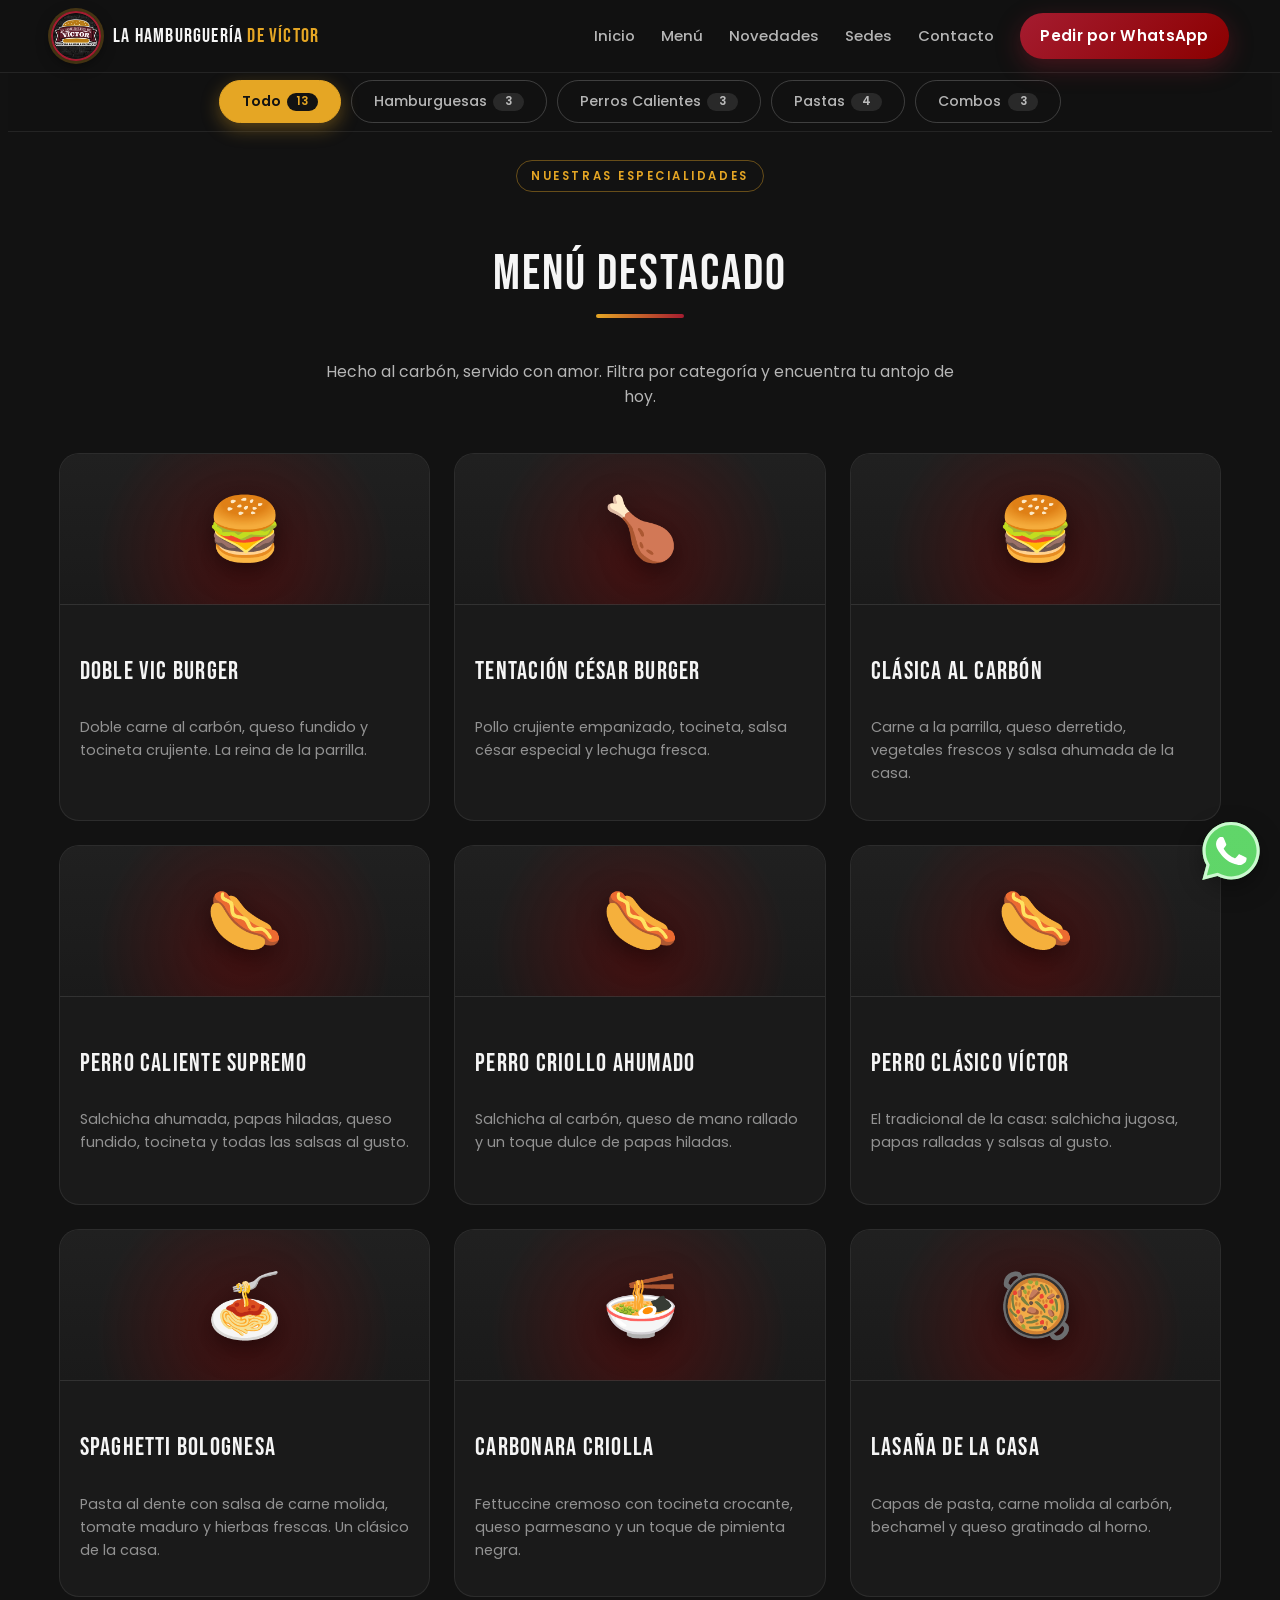
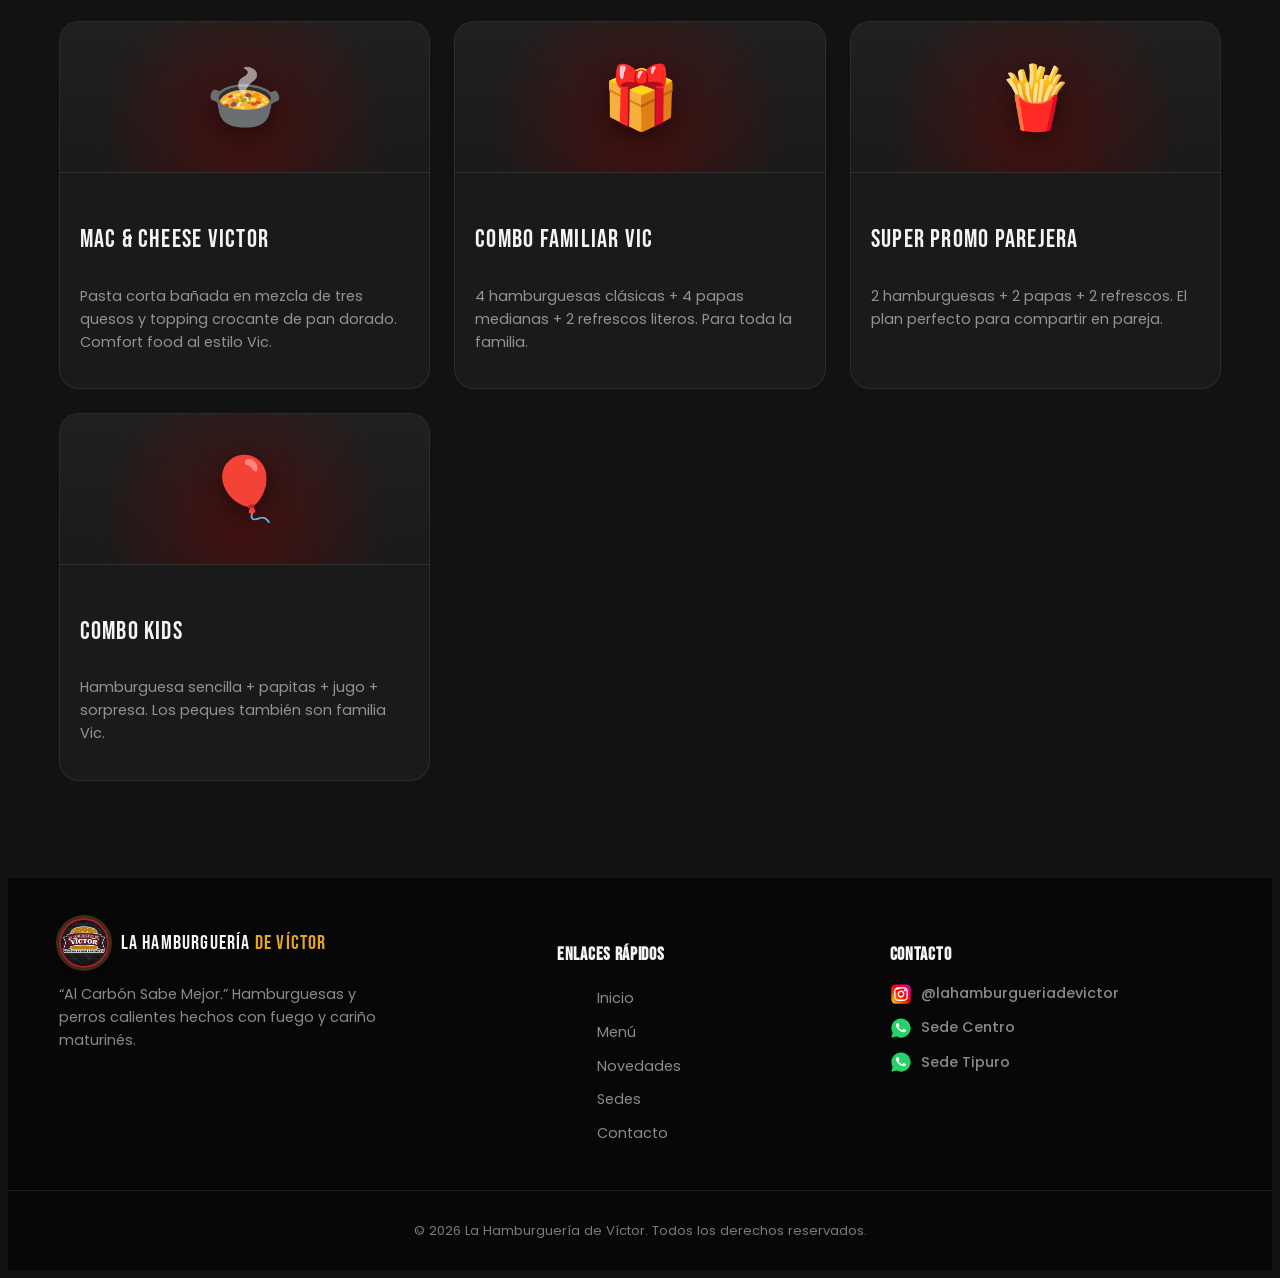
==== commit bd3a9c8a: "feat: actualizar selector de categorias del menu e interfaz" ====
--- a/menu.html
+++ b/menu.html
@@ -6,7 +6,7 @@
   <meta name="description" content="Menú de La Hamburguería de Víctor | Al Carbón Sabe Mejor. Hamburguesas, perros calientes, arepas y lunchs en Maturín." />
   <meta name="theme-color" content="#121212" />
   <link rel="icon" type="image/png" sizes="32x32" href="assets/favicon-32x32.png" />
-  <link rel="apple-touch-icon" href="assets/logo_circular.png" />
+  <link rel="apple-touch-icon" href="assets/logo_circular.webp" />
   <title>Menú | La Hamburguería de Víctor</title>
   <link rel="preconnect" href="https://fonts.googleapis.com" />
   <link rel="preconnect" href="https://fonts.gstatic.com" crossorigin />
@@ -19,7 +19,7 @@
   <header class="navbar" id="navbar">
     <div class="container nav-inner">
       <a href="index.html#inicio" class="brand" aria-label="La Hamburguería de Víctor — Ir al inicio">
-        <span class="brand-logo" aria-hidden="true"><img src="assets/logo_circular.png" alt="" width="46" height="46" loading="lazy" /></span>
+        <span class="brand-logo" aria-hidden="true"><img src="assets/logo_circular.webp" alt="" width="46" height="46" loading="lazy" /></span>
         <span class="brand-text">La Hamburguería <strong>de Víctor</strong></span>
       </a>
       <nav class="nav-menu" id="navMenu" aria-label="Navegación principal">
@@ -38,6 +38,16 @@
   </header>
 
   <main>
+    <div class="filters" role="group" aria-label="Filtros de categoría del menú" id="menuFilters">
+      <div class="container filters-inner">
+        <button class="filter-btn active" data-filter="all">Todo <span class="filter-count">0</span></button>
+        <button class="filter-btn" data-filter="hamburguesas">Hamburguesas <span class="filter-count">0</span></button>
+        <button class="filter-btn" data-filter="perros">Perros Calientes <span class="filter-count">0</span></button>
+        <button class="filter-btn" data-filter="pastas">Pastas <span class="filter-count">0</span></button>
+        <button class="filter-btn" data-filter="combos">Combos <span class="filter-count">0</span></button>
+      </div>
+    </div>
+
     <section class="section menu" id="menu">
       <div class="container">
         <header class="section-head reveal visible">
@@ -46,31 +56,21 @@
           <p>Hecho al carbón, servido con amor. Filtra por categoría y encuentra tu antojo de hoy.</p>
         </header>
 
-        <div class="filters" role="group" aria-label="Filtros de categoría del menú">
-          <button class="filter-btn active" data-filter="all">Todo</button>
-          <button class="filter-btn" data-filter="hamburguesas">Hamburguesas</button>
-          <button class="filter-btn" data-filter="perros">Perros Calientes</button>
-          <button class="filter-btn" data-filter="arepas">Arepas &amp; Lunchs</button>
-          <button class="filter-btn" data-filter="combos">Combos</button>
-        </div>
-
         <div class="menu-grid" id="menuGrid">
           <!-- HAMBURGUESAS -->
           <article class="card reveal visible" data-category="hamburguesas">
-            <div class="card-media"><span class="card-emoji">🍔</span><span class="card-badge">La Insignia</span></div>
+            <div class="card-media"><span class="card-emoji">🍔</span></div>
             <div class="card-body">
               <h3>Doble Vic Burger</h3>
               <p>Doble carne al carbón, queso fundido y tocineta crujiente. La reina de la parrilla.</p>
-              <div class="card-foot"><span class="tag">Al carbón</span><button class="btn btn-ghost btn-sm" data-wa-item="Doble Vic Burger">Pedir 🛵</button></div>
             </div>
           </article>
 
           <article class="card reveal visible" data-category="hamburguesas">
-            <div class="card-media"><span class="card-emoji">🍗</span><span class="card-badge">Favorita</span></div>
+            <div class="card-media"><span class="card-emoji">🍗</span></div>
             <div class="card-body">
               <h3>Tentación César Burger</h3>
               <p>Pollo crujiente empanizado, tocineta, salsa césar especial y lechuga fresca.</p>
-              <div class="card-foot"><span class="tag">Crujiente</span><button class="btn btn-ghost btn-sm" data-wa-item="Tentación César Burger">Pedir 🛵</button></div>
             </div>
           </article>
 
@@ -79,17 +79,15 @@
             <div class="card-body">
               <h3>Clásica al Carbón</h3>
               <p>Carne a la parrilla, queso derretido, vegetales frescos y salsa ahumada de la casa.</p>
-              <div class="card-foot"><span class="tag">La de siempre</span><button class="btn btn-ghost btn-sm" data-wa-item="Clásica al Carbón">Pedir 🛵</button></div>
             </div>
           </article>
 
           <!-- PERROS CALIENTES -->
           <article class="card reveal visible" data-category="perros">
-            <div class="card-media"><span class="card-emoji">🌭</span><span class="card-badge">Cargado</span></div>
+            <div class="card-media"><span class="card-emoji">🌭</span></div>
             <div class="card-body">
               <h3>Perro Caliente Supremo</h3>
               <p>Salchicha ahumada, papas hiladas, queso fundido, tocineta y todas las salsas al gusto.</p>
-              <div class="card-foot"><span class="tag">Extra todo</span><button class="btn btn-ghost btn-sm" data-wa-item="Perro Caliente Supremo">Pedir 🛵</button></div>
             </div>
           </article>
 
@@ -98,7 +96,6 @@
             <div class="card-body">
               <h3>Perro Criollo Ahumado</h3>
               <p>Salchicha al carbón, queso de mano rallado y un toque dulce de papas hiladas.</p>
-              <div class="card-foot"><span class="tag">Ahumado</span><button class="btn btn-ghost btn-sm" data-wa-item="Perro Criollo Ahumado">Pedir 🛵</button></div>
             </div>
           </article>
 
@@ -107,54 +104,56 @@
             <div class="card-body">
               <h3>Perro Clásico Víctor</h3>
               <p>El tradicional de la casa: salchicha jugosa, papas ralladas y salsas al gusto.</p>
-              <div class="card-foot"><span class="tag">El de siempre</span><button class="btn btn-ghost btn-sm" data-wa-item="Perro Clásico Víctor">Pedir 🛵</button></div>
-            </div>
-          </article>
-
-          <!-- AREPAS & LUNCHS -->
-          <article class="card reveal visible" data-category="arepas">
-            <div class="card-media"><span class="card-emoji">🫓</span><span class="card-badge">Criolla</span></div>
-            <div class="card-body">
-              <h3>Arepa de Pollo Cremoso</h3>
-              <p>Arepa asada al carbón rellena de pollo desmechado con salsa cremosa y queso.</p>
-              <div class="card-foot"><span class="tag">Venezolana</span><button class="btn btn-ghost btn-sm" data-wa-item="Arepa de Pollo Cremoso">Pedir 🛵</button></div>
-            </div>
-          </article>
-
-          <article class="card reveal visible" data-category="arepas">
-            <div class="card-media"><span class="card-emoji">🫓</span></div>
-            <div class="card-body">
-              <h3>Arepa Pabellón</h3>
-              <p>Carne mechada, caraotas, queso blanco y tajadas. Un pabellón criollo completo.</p>
-              <div class="card-foot"><span class="tag">Contundente</span><button class="btn btn-ghost btn-sm" data-wa-item="Arepa Pabellón">Pedir 🛵</button></div>
-            </div>
-          </article>
-
-          <article class="card reveal visible" data-category="arepas">
-            <div class="card-media"><span class="card-emoji">🍱</span></div>
-            <div class="card-body">
-              <h3>Lunch Ejecutivo</h3>
-              <p>Tu elección (hamburguesa, perro o arepa) + papas + refresco. Ideal para oficina o colegio.</p>
-              <div class="card-foot"><span class="tag">Combo diario</span><button class="btn btn-ghost btn-sm" data-wa-item="Lunch Ejecutivo">Pedir 🛵</button></div>
+            </div>
+          </article>
+
+          <!-- PASTAS -->
+          <article class="card reveal visible" data-category="pastas">
+            <div class="card-media"><span class="card-emoji">🍝</span></div>
+            <div class="card-body">
+              <h3>Spaghetti Bolognesa</h3>
+              <p>Pasta al dente con salsa de carne molida, tomate maduro y hierbas frescas. Un clásico de la casa.</p>
+            </div>
+          </article>
+
+          <article class="card reveal visible" data-category="pastas">
+            <div class="card-media"><span class="card-emoji">🍜</span></div>
+            <div class="card-body">
+              <h3>Carbonara Criolla</h3>
+              <p>Fettuccine cremoso con tocineta crocante, queso parmesano y un toque de pimienta negra.</p>
+            </div>
+          </article>
+
+          <article class="card reveal visible" data-category="pastas">
+            <div class="card-media"><span class="card-emoji">🥘</span></div>
+            <div class="card-body">
+              <h3>Lasaña de la Casa</h3>
+              <p>Capas de pasta, carne molida al carbón, bechamel y queso gratinado al horno.</p>
+            </div>
+          </article>
+
+          <article class="card reveal visible" data-category="pastas">
+            <div class="card-media"><span class="card-emoji">🍲</span></div>
+            <div class="card-body">
+              <h3>Mac &amp; Cheese Victor</h3>
+              <p>Pasta corta bañada en mezcla de tres quesos y topping crocante de pan dorado. Comfort food al estilo Vic.</p>
             </div>
           </article>
 
           <!-- COMBOS -->
           <article class="card reveal visible" data-category="combos">
-            <div class="card-media"><span class="card-emoji">🎁</span><span class="card-badge">Para 4</span></div>
+            <div class="card-media"><span class="card-emoji">🎁</span></div>
             <div class="card-body">
               <h3>Combo Familiar Vic</h3>
               <p>4 hamburguesas clásicas + 4 papas medianas + 2 refrescos literos. Para toda la familia.</p>
-              <div class="card-foot"><span class="tag">Ahorra más</span><button class="btn btn-ghost btn-sm" data-wa-item="Combo Familiar Vic">Pedir 🛵</button></div>
             </div>
           </article>
 
           <article class="card reveal visible" data-category="combos">
-            <div class="card-media"><span class="card-emoji">🍟</span><span class="card-badge">Super Promo</span></div>
+            <div class="card-media"><span class="card-emoji">🍟</span></div>
             <div class="card-body">
               <h3>Super Promo Parejera</h3>
               <p>2 hamburguesas + 2 papas + 2 refrescos. El plan perfecto para compartir en pareja.</p>
-              <div class="card-foot"><span class="tag">2 x 2</span><button class="btn btn-ghost btn-sm" data-wa-item="Super Promo Parejera">Pedir 🛵</button></div>
             </div>
           </article>
 
@@ -163,7 +162,6 @@
             <div class="card-body">
               <h3>Combo Kids</h3>
               <p>Hamburguesa sencilla + papitas + jugo + sorpresa. Los peques también son familia Vic.</p>
-              <div class="card-foot"><span class="tag">Peques</span><button class="btn btn-ghost btn-sm" data-wa-item="Combo Kids">Pedir 🛵</button></div>
             </div>
           </article>
         </div>
@@ -172,40 +170,62 @@
   </main>
 
   <!-- ============ FOOTER ============ -->
-  <footer class="footer" id="contacto">
+  <footer class="footer">
     <div class="container footer-grid">
-      <div class="f-col brand-col">
-        <a href="index.html#inicio" class="brand">
-          <span class="brand-logo" aria-hidden="true"><img src="assets/logo_circular.png" alt="" width="46" height="46" loading="lazy" /></span>
+      <div class="footer-brand">
+        <a href="index.html#inicio" class="brand" aria-label="La Hamburguería de Víctor">
+          <span class="brand-logo" aria-hidden="true"><img src="assets/logo_circular.webp" alt="" width="46" height="46" loading="lazy" /></span>
           <span class="brand-text">La Hamburguería <strong>de Víctor</strong></span>
         </a>
-        <p class="f-slogan">“Al Carbón Sabe Mejor.” Hamburguesas, perros calientes, arepas y lunchs hechos con fuego y cariño maturinés.</p>
-        <div class="social-icons">
-          <a href="https://www.instagram.com/lahamburgueriadevictor/" target="_blank" rel="noopener" aria-label="Instagram">
-            <svg viewBox="0 0 24 24" width="18" height="18" fill="currentColor" aria-hidden="true"><path d="M12 2.2c3.2 0 3.6 0 4.8.1 1.2.1 1.9.2 2.3.4.6.2 1 .5 1.4.9.4.4.7.8.9 1.4.2.4.4 1.1.4 2.3.1 1.2.1 1.6.1 4.8s0 3.6-.1 4.8c-.1 1.2-.2 1.9-.4 2.3-.2.6-.5 1-.9 1.4-.4.4-.8.7-1.4.9-.4.2-1.1.4-2.3.4-1.2.1-1.6.1-4.8.1s-3.6 0-4.8-.1c-1.2-.1-1.9-.2-2.3-.4-.6-.2-1-.5-1.4-.9-.4-.4-.7-.8-.9-1.4-.2-.4-.4-1.1-.4-2.3-.1-1.2-.1-1.6-.1-4.8s0-3.6.1-4.8c.1-1.2.2-1.9.4-2.3.2-.6.5-1 .9-1.4.4-.4.8-.7 1.4-.9.4-.2 1.1-.4 2.3-.4 1.2-.1 1.6-.1 4.8-.1zm0 4.9a4.9 4.9 0 1 0 0 9.8 4.9 4.9 0 0 0 0-9.8zm0 8.1a3.2 3.2 0 1 1 0-6.4 3.2 3.2 0 0 1 0 6.4zm6.2-8.3a1.1 1.1 0 1 1-2.2 0 1.1 1.1 0 0 1 2.2 0z"/></svg>
-          </a>
-          <a href="https://wa.me/584249023408" target="_blank" rel="noopener" aria-label="WhatsApp">
-            <svg viewBox="0 0 24 24" width="18" height="18" fill="currentColor" aria-hidden="true"><path d="M17.472 14.382c-.297-.149-1.758-.867-2.03-.967-.273-.099-.471-.148-.67.15-.197.297-.767.966-.94 1.164-.173.199-.347.223-.644.075-.297-.15-1.255-.463-2.39-1.475-.883-.788-1.48-1.761-1.653-2.059-.173-.297-.018-.458.13-.606.134-.133.297-.347.446-.52.149-.174.198-.298.298-.497.099-.198.05-.371-.025-.52-.075-.149-.669-1.612-.916-2.207-.242-.579-.487-.5-.669-.51-.173-.008-.371-.01-.57-.01-.198 0-.52.074-.792.372-.272.297-1.04 1.016-1.04 2.479 0 1.462 1.065 2.875 1.213 3.074.149.198 2.096 3.2 5.077 4.487.709.306 1.262.489 1.694.625.712.227 1.36.195 1.871.118.571-.085 1.758-.719 2.006-1.413.248-.694.248-1.289.173-1.413-.074-.124-.272-.198-.57-.347m-5.421 7.403h-.004a9.87 9.87 0 0 1-5.031-1.378l-.361-.214-3.741.982.998-3.648-.235-.374a9.86 9.86 0 0 1-1.51-5.26c.001-5.45 4.436-9.884 9.888-9.884 2.64 0 5.122 1.03 6.988 2.898a9.825 9.825 0 0 1 2.893 6.994c-.003 5.45-4.437 9.884-9.885 9.884m8.413-18.297A11.815 11.815 0 0 0 12.05 0C5.495 0 .16 5.335.157 11.892c0 2.096.547 4.142 1.588 5.945L.057 24l6.305-1.654a11.882 11.882 0 0 0 5.683 1.448h.005c6.554 0 11.89-5.335 11.893-11.893a11.821 11.821 0 0 0-3.48-8.413z"/></svg>
-          </a>
-        </div>
-      </div>
-      <div class="f-col f-extra">
-        <h3>Enlaces Rápidos</h3>
+        <p>“Al Carbón Sabe Mejor.” Hamburguesas y perros calientes hechos con fuego y cariño maturinés.</p>
+      </div>
+
+      <nav class="footer-links" aria-label="Enlaces del pie de página">
+        <h4>Enlaces rápidos</h4>
         <ul>
           <li><a href="index.html#inicio">Inicio</a></li>
           <li><a href="menu.html">Menú</a></li>
+          <li><a href="index.html#novedades">Novedades</a></li>
+          <li><a href="index.html#sedes">Sedes</a></li>
+          <li><a href="index.html#contacto">Contacto</a></li>
         </ul>
-      </div>
-      <div class="f-col f-extra">
-        <h3>Contacto</h3>
-        <ul>
-          <li>📞 Delivery: <a href="https://wa.me/584249023408" target="_blank" rel="noopener">+58 424-902-3408</a></li>
-          <li>🕒 Lun a Dom · 12:00 PM a 11:00 PM</li>
-        </ul>
-      </div>
-    </div>
+      </nav>
+
+      <div class="footer-contact">
+        <h4>Contacto</h4>
+        <div class="footer-canales">
+          <a href="https://www.instagram.com/lahamburgueriadevictor/" target="_blank" rel="noopener">
+            <svg viewBox="0 0 32 32" aria-hidden="true" width="22" height="22">
+              <defs>
+                <linearGradient id="igf0_menu" x1="0%" y1="100%" x2="100%" y2="0%"><stop offset="0%" stop-color="#ffd600"/><stop offset="50%" stop-color="#ff0100"/><stop offset="100%" stop-color="#d800b1"/></linearGradient>
+              </defs>
+              <rect x="2" y="2" width="28" height="28" rx="6" fill="url(#igf0_menu)"/>
+              <path d="M23 10.5C23 11.3284 22.3284 12 21.5 12C20.6716 12 20 11.3284 20 10.5C20 9.67157 20.6716 9 21.5 9C22.3284 9 23 9.67157 23 10.5Z" fill="white"/>
+              <path fill-rule="evenodd" clip-rule="evenodd" d="M16 21C18.7614 21 21 18.7614 21 16C21 13.2386 18.7614 11 16 11C13.2386 11 11 13.2386 11 16C11 18.7614 13.2386 21 16 21ZM16 19C17.6569 19 19 17.6569 19 16C19 14.3431 17.6569 13 16 13C14.3431 13 13 14.3431 13 16C13 17.6569 14.3431 19 16 19Z" fill="white"/>
+              <path fill-rule="evenodd" clip-rule="evenodd" d="M6 15.6C6 12.2397 6 10.5595 6.65396 9.27606C7.2292 8.14708 8.14708 7.2292 9.27606 6.65396C10.5595 6 12.2397 6 15.6 6H16.4C19.7603 6 21.4405 6 22.7239 6.65396C23.8529 7.2292 24.7708 8.14708 25.346 9.27606C26 10.5595 26 12.2397 26 15.6V16.4C26 19.7603 26 21.4405 25.346 22.7239C24.7708 23.8529 23.8529 24.7708 22.7239 25.346C21.4405 26 19.7603 26 16.4 26H15.6C12.2397 26 10.5595 26 9.27606 25.346C8.14708 24.7708 7.2292 23.8529 6.65396 22.7239C6 21.4405 6 19.7603 6 16.4V15.6ZM15.6 8H16.4C18.1132 8 19.2777 8.00156 20.1779 8.0751C21.0548 8.14674 21.5032 8.27659 21.816 8.43597C22.5686 8.81947 23.1805 9.43139 23.564 10.184C23.7234 10.4968 23.8533 10.9452 23.9249 11.8221C23.9984 12.7223 24 13.8868 24 15.6V16.4C24 18.1132 23.9984 19.2777 23.9249 20.1779C23.8533 21.0548 23.7234 21.5032 23.564 21.816C23.1805 22.5686 22.5686 23.1805 21.816 23.564C21.5032 23.7234 21.0548 23.8533 20.1779 23.9249C19.2777 23.9984 18.1132 24 16.4 24H15.6C13.8868 24 12.7223 23.9984 11.8221 23.9249C10.9452 23.8533 10.4968 23.7234 10.184 23.564C9.43139 23.1805 8.81947 22.5686 8.43597 21.816C8.27659 21.5032 8.14674 21.0548 8.0751 20.1779C8.00156 19.2777 8 18.1132 8 16.4V15.6C8 13.8868 8.00156 12.7223 8.0751 11.8221C8.14674 10.9452 8.27659 10.4968 8.43597 10.184" fill="white"/>
+            </svg>
+            <span>@lahamburgueriadevictor</span>
+          </a>
+          <a href="https://wa.me/584249023408" target="_blank" rel="noopener">
+            <svg viewBox="0 0 32 32" aria-hidden="true" width="22" height="22">
+              <path fill-rule="evenodd" clip-rule="evenodd" d="M16 30C23.732 30 30 23.732 30 16C30 8.26801 23.732 2 16 2C8.26801 2 2 8.26801 2 16C2 18.5109 2.661 20.8674 3.81847 22.905L2 30L9.31486 28.3038C11.3014 29.3854 13.5789 30 16 30Z" fill="#25D366"/>
+              <path d="M12.5 9.5C12.1672 8.83 11.6565 8.89 11.1407 8.89C10.2188 8.89 8.78125 9.99 8.78125 12.05C8.78125 13.73 9.52345 15.58 12.0244 18.34C14.438 21 17.6094 22.37 20.2422 22.33C22.875 22.28 23.4167 20.02 23.4167 19.25C23.4167 18.91 23.2062 18.74 23.0613 18.7C22.1641 18.27 20.5093 17.46 20.1328 17.31C19.7563 17.16 19.5597 17.37 19.4375 17.48C19.0961 17.8 18.4193 18.76 18.1875 18.98C17.9558 19.19 17.6103 19.08 17.4665 19C16.9374 18.79 15.5029 18.15 14.3595 17.04C12.9453 15.67 12.8623 15.2 12.5959 14.78C12.3828 14.44 12.5392 14.24 12.6172 14.15C12.9219 13.8 13.3426 13.25 13.5313 12.98C13.7199 12.71 13.5702 12.3 13.4727 12.1C13.375 11.9 12.8328 10.17 12.5 9.5Z" fill="white"/>
+            </svg>
+            <span>Sede Centro</span>
+          </a>
+          <a href="https://wa.me/584128391771" target="_blank" rel="noopener">
+            <svg viewBox="0 0 32 32" aria-hidden="true" width="22" height="22">
+              <path fill-rule="evenodd" clip-rule="evenodd" d="M16 30C23.732 30 30 23.732 30 16C30 8.26801 23.732 2 16 2C8.26801 2 2 8.26801 2 16C2 18.5109 2.661 20.8674 3.81847 22.905L2 30L9.31486 28.3038C11.3014 29.3854 13.5789 30 16 30Z" fill="#25D366"/>
+              <path d="M12.5 9.5C12.1672 8.83 11.6565 8.89 11.1407 8.89C10.2188 8.89 8.78125 9.99 8.78125 12.05C8.78125 13.73 9.52345 15.58 12.0244 18.34C14.438 21 17.6094 22.37 20.2422 22.33C22.875 22.28 23.4167 20.02 23.4167 19.25C23.4167 18.91 23.2062 18.74 23.0613 18.7C22.1641 18.27 20.5093 17.46 20.1328 17.31C19.7563 17.16 19.5597 17.37 19.4375 17.48C19.0961 17.8 18.4193 18.76 18.1875 18.98C17.9558 19.19 17.6103 19.08 17.4665 19C16.9374 18.79 15.5029 18.15 14.3595 17.04C12.9453 15.67 12.8623 15.2 12.5959 14.78C12.3828 14.44 12.5392 14.24 12.6172 14.15C12.9219 13.8 13.3426 13.25 13.5313 12.98C13.7199 12.71 13.5702 12.3 13.4727 12.1C13.375 11.9 12.8328 10.17 12.5 9.5Z" fill="white"/>
+            </svg>
+            <span>Sede Tipuro</span>
+          </a>
+        </div>
+      </div>
+    </div>
+
     <div class="footer-bottom">
-      <div class="container fb-inner">
+      <div class="container footer-bottom-inner">
         <p>© <span id="year"></span> La Hamburguería de Víctor. Todos los derechos reservados.</p>
       </div>
     </div>
@@ -223,17 +243,32 @@
         <button class="wa-option" data-sede="Bicentenario">
           <strong>📍 Sede Bicentenario</strong>
           <span>Av. Bicentenario, diagonal E/S Nueva Avenida. Local #199</span>
+          <span class="wa-phone">📞 0424-902-3408</span>
         </button>
         <button class="wa-option" data-sede="Tipuro">
           <strong>📍 Sede Tipuro</strong>
           <span>C.C. Terrazas del Norte, Tipuro. Local 8-9</span>
+          <span class="wa-phone">📞 0412-839-1771</span>
         </button>
       </div>
       <p class="wa-note">🕒 Lun a Dom · 12:00 PM a 11:00 PM · Respuesta inmediata</p>
     </div>
 
     <button class="wa-fab" id="waFab" aria-expanded="false" aria-controls="waPanel" aria-label="Abrir pedido por WhatsApp">
-      <svg xmlns="http://www.w3.org/2000/svg" viewBox="0 0 92 93" width="30" height="30" fill="none" aria-hidden="true"><mask id="path-1-inside-1_715_13545" fill="white"><path d="M0.383437 46.081C0.381204 54.2018 2.48974 62.1312 6.49907 69.1203L0 93L24.2839 86.5923C31.0005 90.2719 38.5259 92.2 46.1733 92.2005H46.1934C71.4388 92.2005 91.9892 71.5273 92 46.1173C92.0048 33.8044 87.2443 22.226 78.595 13.5151C69.9471 4.805 58.4459 0.00561945 46.1915 0C20.9431 0 0.394233 20.6721 0.38381 46.081"/></mask><path d="M0.383437 46.081C0.381204 54.2018 2.48974 62.1312 6.49907 69.1203L0 93L24.2839 86.5923C31.0005 90.2719 38.5259 92.2 46.1733 92.2005H46.1934C71.4388 92.2005 91.9892 71.5273 92 46.1173C92.0048 33.8044 87.2443 22.226 78.595 13.5151C69.9471 4.805 58.4459 0.00561945 46.1915 0C20.9431 0 0.394233 20.6721 0.38381 46.081" fill="url(#paint0_linear_715_13545)"/><path d="M6.49907 69.1203L11.3236 70.4334L11.8684 68.4317L10.8361 66.6324L6.49907 69.1203ZM0 93L-4.82451 91.687L-7.09905 100.044L1.27567 97.8345L0 93ZM24.2839 86.5923L26.6861 82.2072L24.9368 81.2489L23.0082 81.7578L24.2839 86.5923ZM46.1733 92.2005L46.1729 97.2005H46.1733V92.2005ZM92 46.1173L97 46.1194V46.1193L92 46.1173ZM78.595 13.5151L75.0467 17.038L75.0469 17.0381L78.595 13.5151ZM46.1915 0L46.1938 -5H46.1915V0ZM-4.61656 46.0796C-4.61904 55.069 -2.28434 63.8574 2.16203 71.6083L10.8361 66.6324C7.26381 60.4051 5.38144 53.3346 5.38344 46.0823L-4.61656 46.0796ZM1.67456 67.8073L-4.82451 91.687L4.82451 94.313L11.3236 70.4334L1.67456 67.8073ZM1.27567 97.8345L25.5595 91.4269L23.0082 81.7578L-1.27567 88.1655L1.27567 97.8345ZM21.8816 90.9774C29.3334 95.0598 37.6847 97.1999 46.1729 97.2005L46.1737 87.2005C39.3671 87.2 32.6676 85.484 26.6861 82.2072L21.8816 90.9774ZM46.1733 97.2005H46.1934V87.2005H46.1733V97.2005ZM46.1934 97.2005C74.2297 97.2005 96.988 74.2597 97 46.1194L87 46.1152C86.9904 68.795 68.648 87.2005 46.1934 87.2005V97.2005ZM97 46.1193C97.0053 32.4903 91.726 19.6434 82.143 9.99218L75.0469 17.0381C82.7625 24.8087 87.0043 35.1184 87 46.1153L97 46.1193ZM82.1432 9.99233C72.5596 0.339718 59.7831 -4.99377 46.1938 -5L46.1892 5C57.1087 5.00501 67.3347 9.27029 75.0467 17.038L82.1432 9.99233ZM46.1915 -5C18.1525 -5 -4.60465 17.9395 -4.61619 46.0789L5.38381 46.083C5.39311 23.4047 23.7337 5 46.1915 5V-5Z" fill="#E2FFE4" fill-opacity="0.84" mask="url(#path-1-inside-1_715_13545)"/><path d="M34.4576 26.0905C33.5544 24.1027 32.6039 24.0626 31.745 24.0278C31.0417 23.9978 30.2377 24 29.4344 24C28.6304 24 27.3241 24.2995 26.2199 25.4934C25.1146 26.6883 22 29.576 22 35.4493C22 41.3226 26.3202 46.999 26.9225 47.7963C27.5255 48.5921 35.2627 61.0305 47.5166 65.8156C57.7007 69.7922 59.7732 69.0013 61.9835 68.8019C64.1941 68.6032 69.1166 65.9149 70.1208 63.1273C71.1258 60.3401 71.1258 57.9509 70.8245 57.4516C70.5232 56.9542 69.7192 56.6555 68.5135 56.0587C67.3079 55.462 61.3804 52.5735 60.2755 52.1751C59.1702 51.777 58.3666 51.5784 57.5625 52.7737C56.7585 53.9672 54.4499 56.6555 53.7462 57.4516C53.0432 58.2496 52.3395 58.3489 51.1343 57.7518C49.9279 57.1529 46.0453 55.8938 41.4389 51.8272C37.8549 48.6629 35.4353 44.7553 34.732 43.5599C34.0287 42.3665 34.6567 41.7195 35.2612 41.1246C35.8029 40.5898 36.4672 39.7306 37.0706 39.0338C37.6717 38.3366 37.8723 37.8392 38.2743 37.0431C38.6767 36.2462 38.4753 35.549 38.1744 34.9519C37.8723 34.3548 35.5296 28.4508 34.4576 26.0905Z" fill="white"/><defs><linearGradient id="paint0_linear_715_13545" x1="46" y1="93" x2="46" y2="0" gradientUnits="userSpaceOnUse"><stop stop-color="#1FAF38"/><stop offset="1" stop-color="#60D669"/></linearGradient></defs></svg>
+      <svg xmlns="http://www.w3.org/2000/svg" width="36" height="36" viewBox="0 0 92 93" fill="none" aria-hidden="true" focusable="false">
+        <mask id="wa-bubble-clip-menu" fill="white">
+          <path d="M0.383437 46.081C0.381204 54.2018 2.48974 62.1312 6.49907 69.1203L0 93L24.2839 86.5923C31.0005 90.2719 38.5259 92.2 46.1733 92.2005H46.1934C71.4388 92.2005 91.9892 71.5273 92 46.1173C92.0048 33.8044 87.2443 22.226 78.595 13.5151C69.9471 4.805 58.4459 0.00561945 46.1915 0C20.9431 0 0.394233 20.6721 0.38381 46.081" />
+        </mask>
+        <path d="M0.383437 46.081C0.381204 54.2018 2.48974 62.1312 6.49907 69.1203L0 93L24.2839 86.5923C31.0005 90.2719 38.5259 92.2 46.1733 92.2005H46.1934C71.4388 92.2005 91.9892 71.5273 92 46.1173C92.0048 33.8044 87.2443 22.226 78.595 13.5151C69.9471 4.805 58.4459 0.00561945 46.1915 0C20.9431 0 0.394233 20.6721 0.38381 46.081" fill="url(#wa-bubble-grad-menu)" />
+        <path d="M6.49907 69.1203L11.3236 70.4334L11.8684 68.4317L10.8361 66.6324L6.49907 69.1203ZM0 93L-4.82451 91.687L-7.09905 100.044L1.27567 97.8345L0 93ZM24.2839 86.5923L26.6861 82.2072L24.9368 81.2489L23.0082 81.7578L24.2839 86.5923ZM46.1733 92.2005L46.1729 97.2005H46.1733V92.2005ZM92 46.1173L97 46.1194V46.1193L92 46.1173ZM78.595 13.5151L75.0467 17.038L75.0469 17.0381L78.595 13.5151ZM46.1915 0L46.1938 -5H46.1915V0ZM-4.61656 46.0796C-4.61904 55.069 -2.28434 63.8574 2.16203 71.6083L10.8361 66.6324C7.26381 60.4051 5.38144 53.3346 5.38344 46.0823L-4.61656 46.0796ZM1.67456 67.8073L-4.82451 91.687L4.82451 94.313L11.3236 70.4334L1.67456 67.8073ZM1.27567 97.8345L25.5595 91.4269L23.0082 81.7578L-1.27567 88.1655L1.27567 97.8345ZM21.8816 90.9774C29.3334 95.0598 37.6847 97.1999 46.1729 97.2005L46.1737 87.2005C39.3671 87.2 32.6676 85.484 26.6861 82.2072L21.8816 90.9774ZM46.1733 97.2005H46.1934V87.2005H46.1733V97.2005ZM46.1934 97.2005C74.2297 97.2005 96.988 74.2597 97 46.1194L87 46.1152C86.9904 68.795 68.648 87.2005 46.1934 87.2005V97.2005ZM97 46.1193C97.0053 32.4903 91.726 19.6434 82.143 9.99218L75.0469 17.0381C82.7625 24.8087 87.0043 35.1184 87 46.1153L97 46.1193ZM82.1432 9.99233C72.5596 0.339718 59.7831 -4.99377 46.1938 -5L46.1892 5C57.1087 5.00501 67.3347 9.27029 75.0467 17.038L82.1432 9.99233ZM46.1915 -5C18.1525 -5 -4.60465 17.9395 -4.61619 46.0789L5.38381 46.083C5.39311 23.4047 23.7337 5 46.1915 5V-5Z" fill="#E2FFE4" fill-opacity="0.84" mask="url(#wa-bubble-clip-menu)" />
+        <path d="M34.4576 26.0905C33.5544 24.1027 32.6039 24.0626 31.745 24.0278C31.0417 23.9978 30.2377 24 29.4344 24C28.6304 24 27.3241 24.2995 26.2199 25.4934C25.1146 26.6883 22 29.576 22 35.4493C22 41.3226 26.3202 46.999 26.9225 47.7963C27.5255 48.5921 35.2627 61.0305 47.5166 65.8156C57.7007 69.7922 59.7732 69.0013 61.9835 68.8019C64.1941 68.6032 69.1166 65.9149 70.1208 63.1273C71.1258 60.3401 71.1258 57.9509 70.8245 57.4516C70.5232 56.9542 69.7192 56.6555 68.5135 56.0587C67.3079 55.462 61.3804 52.5735 60.2755 52.1751C59.1702 51.777 58.3666 51.5784 57.5625 52.7737C56.7585 53.9672 54.4499 56.6555 53.7462 57.4516C53.0432 58.2496 52.3395 58.3489 51.1343 57.7518C49.9279 57.1529 46.0453 55.8938 41.4389 51.8272C37.8549 48.6629 35.4353 44.7553 34.732 43.5599C34.0287 42.3665 34.6567 41.7195 35.2612 41.1246C35.8029 40.5898 36.4672 39.7306 37.0706 39.0338C37.6717 38.3366 37.8723 37.8392 38.2743 37.0431C38.6767 36.2462 38.4753 35.549 38.1744 34.9519C37.8723 34.3548 35.5296 28.4508 34.4576 26.0905Z" fill="white" />
+        <defs>
+          <linearGradient id="wa-bubble-grad-menu" x1="4600" y1="9300" x2="4600" y2="0" gradientUnits="userSpaceOnUse">
+            <stop stop-color="#1FAF38" />
+            <stop offset="1" stop-color="#60D669" />
+          </linearGradient>
+        </defs>
+      </svg>
     </button>
   </div>
 
--- a/styles.css
+++ b/styles.css
@@ -1,7 +1,7 @@
 /* =========================================================
-   LA HAMBURGUERÍA DE VÍCTOR — styles.css
-   Urban Diner / Dark Mode Premium · Mobile-First
-   ========================================================= */
+    LA HAMBURGUERÍA DE VÍCTOR — styles.css
+    Urban Diner / Dark Mode Premium · Mobile-First
+    ========================================================= */
 
 /* ---------- 1. VARIABLES & RESET ---------- */
 :root {
@@ -31,9 +31,11 @@
   --nav-h: 72px;
 }
 
-*, *::before, *::after { box-sizing: border-box; margin: 0; padding: 0; }
-
 html { scroll-behavior: smooth; }
+
+body {
+  overflow-x: clip;
+}
 
 body {
   font-family: var(--font-body);
@@ -50,10 +52,9 @@
 
 ::selection { background: var(--wine-2); color: var(--chalk); }
 
-::-webkit-scrollbar { width: 10px; }
-::-webkit-scrollbar-track { background: var(--carbon); }
-:-webkit-scrollbar-thumb { background: #2e2e2e; border-radius: var(--radius-xs); }
-::-webkit-scrollbar-thumb:hover { background: var(--mustard); }
+  ::-webkit-scrollbar { width: 10px; }
+  ::-webkit-scrollbar-track { background: var(--carbon); }
+  ::-webkit-scrollbar-thumb { background: var(--mustard); border-radius: var(--radius-xs); }
 
 :focus-visible { outline: 2px solid var(--mustard); outline-offset: 3px; border-radius: 4px; }
 
@@ -64,7 +65,7 @@
 }
 .skip-link:focus { left: 0; }
 
-.container { width: min(1120px, 92%); margin-inline: auto; }
+.container { width: min(1320px, 92%); margin-inline: auto; }
 
 .section { padding: 72px 0; scroll-margin-top: calc(var(--nav-h) + 20px); }
 
@@ -115,11 +116,14 @@
 
 /* ---------- 4. NAVBAR ---------- */
 .navbar {
-  position: sticky; top: 0; z-index: 100;
-  background: rgba(18, 18, 18, .88);
+  position: fixed; top: 0; left: 0; right: 0; z-index: 100;
+  background: rgba(18, 18, 18, .95);
   backdrop-filter: blur(12px); -webkit-backdrop-filter: blur(12px);
   border-bottom: 1px solid var(--line);
-  transition: box-shadow .3s ease;
+  transition: transform .4s cubic-bezier(0.16, 1, 0.3, 1), box-shadow .4s ease;
+}
+.navbar.nav-hidden {
+  transform: translateY(-100%);
 }
 .navbar.scrolled { box-shadow: 0 10px 30px rgba(0, 0, 0, .5); }
 .nav-inner { display: flex; align-items: center; justify-content: space-between; height: var(--nav-h); }
@@ -148,9 +152,10 @@
   display: flex; flex-direction: column; gap: 4px;
   padding: 28px 26px; z-index: 90;
   transform: translateX(100%);
-  transition: transform .35s cubic-bezier(.77, 0, .18, 1);
-}
-.navbar.menu-open .nav-menu { transform: translateX(0); }
+  visibility: hidden;
+  transition: transform .35s cubic-bezier(.77, 0, .18, 1), visibility .35s ease;
+}
+.navbar.menu-open .nav-menu { transform: translateX(0); visibility: visible; }
 .nav-link {
   padding: 13px 0; font-size: 1.02rem; font-weight: 500;
   color: var(--txt-muted); border-bottom: 1px dashed rgba(245,245,245,.1);
@@ -171,13 +176,46 @@
 /* ---------- 5. HERO ---------- */
 .hero {
   position: relative;
-  padding: 56px 0 76px;
+  min-height: 100vh;
+  min-height: 100svh;
+  display: flex;
+  align-items: center;
+  padding: clamp(60px, 8vh, 100px) 0 40px;
   overflow: hidden;
   scroll-margin-top: var(--nav-h);
   background: #000;
 }
-
-.hero-grid { display: grid; grid-template-columns: 1fr; gap: 40px; align-items: stretch; position: relative; z-index: 2; }
+.hero::before {
+  content: '';
+  position: absolute;
+  inset: 0;
+  background: radial-gradient(circle at 15% 40%, rgba(229, 166, 36, 0.18), transparent 45%);
+  pointer-events: none;
+  z-index: 1;
+  animation: heroGlowPulse 7s ease-in-out infinite alternate;
+}
+@keyframes heroGlowPulse {
+  0% { opacity: 0.3; transform: scale(1); }
+  50% { opacity: 0.75; transform: scale(1.05); }
+  100% { opacity: 0.4; transform: scale(1); }
+}
+
+.hero-grid { display: grid; grid-template-columns: 1fr 1fr; gap: 40px; align-items: center; position: relative; z-index: 2; width: 100%; min-height: calc(100vh - var(--nav-h) - 40px); min-height: calc(100svh - var(--nav-h) - 40px); }
+
+.hero-copy {
+  background: transparent;
+  backdrop-filter: none;
+  -webkit-backdrop-filter: none;
+  border: none;
+  border-radius: 0;
+  padding: 0 0 20px clamp(5.5rem, 12vw, 11rem);
+  box-shadow: none;
+  position: relative;
+  margin-top: -100px;
+}
+.hero-copy::before {
+  display: none;
+}
 
 .hero h1 {
   font-family: var(--font-display); font-weight: 400;
@@ -185,8 +223,11 @@
   line-height: 1.02; letter-spacing: .03em;
 }
 .hero h1 .accent {
-  color: var(--mustard);
-  text-shadow: 0 0 30px rgba(229, 166, 36, .45);
+  color: #FFE600;
+  text-shadow:
+    0 0 8px rgba(255, 230, 0, 0.8),
+    0 0 20px rgba(255, 230, 0, 0.5),
+    0 0 35px rgba(255, 230, 0, 0.3);
 }
 .hero-sub { color: var(--txt-muted); margin-top: 18px; max-width: 52ch; font-size: 1.02rem; }
 .hero-ctas { display: flex; flex-wrap: wrap; gap: 14px; margin-top: 30px; }
@@ -194,7 +235,7 @@
 /* --- Indicador Abierto / Cerrado en vivo --- */
 .hero-micro {
   display: inline-flex; align-items: center; flex-wrap: wrap; gap: 12px;
-  margin-top: 16px;
+  margin-top: 36px;
 }
 .hero-schedule { font-size: .82rem; color: var(--txt-soft); }
 .status-indicator {
@@ -243,36 +284,77 @@
 .hero-visual {
   position: relative;
   width: 100%;
-  height: 100%;
+  height: min(520px, 68vh);
   overflow: hidden;
   display: flex;
   align-items: center;
   justify-content: center;
+  border-radius: var(--radius-xl);
+  border: none;
+  box-shadow: 0 25px 50px -12px rgba(0, 0, 0, 0.7);
+  margin-top: -140px;
 }
 .hero-visual video {
   width: 100%;
-  height: auto;
-  aspect-ratio: 16 / 9;
-  object-fit: contain;
+  height: 100%;
+  object-fit: cover;
+  object-position: center;
   display: block;
-  border-radius: var(--radius-md);
-  box-shadow: var(--shadow-card);
+  border-radius: var(--radius-lg);
+  filter: none;
+  mix-blend-mode: lighten;
+}
+
+@media (max-width: 899px) {
+  .hero-visual video {
+    mix-blend-mode: normal;
+  }
 }
 @keyframes floaty { 0%, 100% { transform: translateY(0); } 50% { transform: translateY(-12px); } }
 
 /* ---------- 6. MENÚ / FILTROS / CARDS ---------- */
-.menu { background: linear-gradient(180deg, var(--carbon) 0%, #161616 100%); }
-.filters { display: flex; flex-wrap: wrap; justify-content: center; gap: 10px; margin-bottom: 38px; }
+.section.menu {
+  padding-top: calc(var(--nav-h) + 20px);
+}
+.filters {
+  position: sticky; top: var(--nav-h); z-index: 90;
+  background: rgba(18, 18, 18, 0.95);
+  backdrop-filter: blur(12px);
+  -webkit-backdrop-filter: blur(12px);
+  padding: 8px 0; border-bottom: 1px solid var(--line);
+  transition: top .4s cubic-bezier(0.16, 1, 0.3, 1);
+  margin-bottom: 0;
+}
+.filters-inner {
+  display: flex; flex-wrap: wrap; justify-content: center; gap: 10px;
+}
+body.nav-hidden-active .filters {
+  top: 0;
+}
 .filter-btn {
   padding: 10px 22px; border-radius: 999px; font-size: .88rem; font-weight: 500;
   border: 1px solid rgba(245, 245, 245, .2); color: var(--txt-muted);
   transition: all .25s ease;
+  display: inline-flex; align-items: center; justify-content: center;
 }
 .filter-btn:hover { border-color: var(--mustard); color: var(--mustard); }
 .filter-btn.active {
   background: var(--mustard); border-color: var(--mustard);
   color: var(--carbon); font-weight: 600;
   box-shadow: 0 6px 18px rgba(229, 166, 36, .35);
+}
+.filter-count {
+  display: inline-flex; align-items: center; justify-content: center;
+  min-width: 18px; height: 18px; margin-left: 0.4rem; padding: 0 0.4rem;
+  font-size: 0.72rem; font-weight: 600; line-height: 1;
+  color: var(--txt-muted); background: rgba(255, 255, 255, 0.1);
+  border-radius: 10px; transition: all .25s ease;
+}
+.filter-btn:hover .filter-count {
+  color: var(--mustard); background: rgba(229, 166, 36, 0.15);
+}
+.filter-btn.active .filter-count {
+  background: var(--carbon); color: var(--mustard);
 }
 
 .menu-grid { display: grid; grid-template-columns: 1fr; gap: 24px; }
@@ -321,47 +403,293 @@
 }
 
 /* ---------- 7. NOVEDADES / CARRUSEL DESTACADO ---------- */
-.novedades { background: #161616; border-block: 1px solid var(--line); overflow-x: hidden; }
-.carousel-container {
-  display: flex; align-items: center; justify-content: space-between; gap: 28px;
-  background: radial-gradient(circle at 85% 15%, rgba(165,28,48,.25), transparent 55%), var(--carbon-2);
-  border: 1px solid var(--line); border-radius: 24px; padding: 40px 32px;
-  overflow: visible;
-}
-.t-text { flex: 0 1 45%; position: relative; min-height: 180px; min-width: 0; }
-.t-slide {
-  position: absolute; inset: 0;
-  opacity: 0; transform: translateY(14px);
-  transition: opacity .5s ease, transform .5s ease;
+.novedades {
+  background: radial-gradient(circle at 10% 20%, rgba(138, 28, 40, 0.15) 0%, transparent 50%),
+              radial-gradient(circle at 90% 80%, rgba(229, 166, 36, 0.1) 0%, transparent 50%),
+              #121212;
+  border-block: 1px solid var(--line);
+  overflow: hidden;
+  position: relative;
+  padding: 80px 0;
+}
+
+.novedades-card {
+  position: relative;
+  display: grid;
+  grid-template-columns: 1fr 1fr;
+  align-items: center;
+  gap: 48px;
+  background: rgba(26, 26, 26, 0.65);
+  backdrop-filter: blur(16px);
+  -webkit-backdrop-filter: blur(16px);
+  border: 1px solid rgba(255, 255, 255, 0.12);
+  border-radius: 32px;
+  padding: 56px;
+  box-shadow: 0 30px 60px rgba(0, 0, 0, 0.4), inset 0 1px 0 rgba(255, 255, 255, 0.15);
+  overflow: hidden;
+}
+
+.novedades-glow-bg {
+  position: absolute;
+  top: -40%;
+  right: -20%;
+  width: 500px;
+  height: 500px;
+  background: radial-gradient(circle, rgba(229, 166, 36, 0.18) 0%, rgba(138, 28, 40, 0) 70%);
+  filter: blur(60px);
   pointer-events: none;
 }
-.t-slide.active { opacity: 1; transform: none; pointer-events: auto; }
-.t-quote {
-  font-size: clamp(1.05rem, 2.2vw, 1.35rem); line-height: 1.5; margin-bottom: 16px;
-  color: var(--chalk); overflow-wrap: anywhere; word-break: break-word;
-}
-.t-author { color: var(--txt-muted); font-size: .95rem; overflow-wrap: anywhere; word-break: break-word; }
-.t-author strong { color: var(--mustard); font-weight: 600; }
+
+.carousel-left {
+  display: flex;
+  flex-direction: column;
+  align-items: flex-start;
+  gap: 20px;
+  z-index: 2;
+}
+
+.novedades-badge {
+  display: inline-flex;
+  align-items: center;
+  gap: 8px;
+  padding: 6px 16px;
+  background: rgba(229, 166, 36, 0.12);
+  border: 1px solid rgba(229, 166, 36, 0.35);
+  border-radius: 999px;
+  color: var(--mustard);
+  font-size: 0.85rem;
+  font-weight: 700;
+  text-transform: uppercase;
+  letter-spacing: 0.08em;
+}
+
+.text-gradient {
+  background: linear-gradient(135deg, var(--mustard), #ff7b25);
+  -webkit-background-clip: text;
+  -webkit-text-fill-color: transparent;
+}
+
+.carousel-title {
+  font-family: var(--font-display);
+  font-size: clamp(2.2rem, 3.8vw, 3.2rem);
+  line-height: 1.1;
+  letter-spacing: .01em;
+  color: #FFFFFF;
+  text-transform: uppercase;
+  margin: 0;
+  text-align: left;
+}
+
+.carousel-static-text {
+  font-size: 1.05rem;
+  line-height: 1.75;
+  color: #b0b0b0;
+  margin: 0;
+  max-width: 90%;
+}
+
+.novedades-actions {
+  display: flex;
+  align-items: center;
+  margin-top: 12px;
+}
+
+.carousel-dots-wrapper {
+  display: flex;
+  align-items: center;
+  justify-content: center;
+  gap: 16px;
+  width: 100%;
+}
+
+.carousel-dots {
+  display: flex;
+  align-items: center;
+  justify-content: center;
+  gap: 8px;
+}
+
+.nav-mobile { display: none !important; }
+.nav-desktop { display: grid !important; }
+
+@media (max-width: 899px) {
+  .nav-desktop { display: none !important; }
+  .nav-mobile { display: grid !important; }
+  .footer-contact {
+    text-align: center;
+  }
+  .footer-canales {
+    justify-content: center;
+    align-items: center;
+  }
+}
+
+.carousel-dots .dot {
+  width: 12px;
+  height: 12px;
+  border-radius: 50%;
+  background: rgba(255, 255, 255, 0.2);
+  border: none;
+  cursor: pointer;
+  transition: all 0.3s cubic-bezier(0.4, 0, 0.2, 1);
+  padding: 0;
+}
+
+.carousel-dots .dot.active {
+  width: 32px;
+  border-radius: 12px;
+  background: linear-gradient(90deg, var(--mustard), #ff7b25);
+  box-shadow: 0 0 12px rgba(229, 166, 36, 0.4);
+}
+
+.carousel-right {
+  display: flex;
+  justify-content: center;
+  align-items: center;
+  z-index: 2;
+  width: 100%;
+}
+
+.t-card-wrapper {
+  position: relative;
+  width: 100%;
+  display: flex;
+  align-items: center;
+  justify-content: center;
+  gap: 16px;
+}
+
+.t-card-container {
+  display: flex;
+  flex-direction: column;
+  align-items: center;
+  gap: 16px;
+  width: 100%;
+  max-width: 340px;
+}
+
+.t-card {
+  position: relative;
+  width: 100%;
+  height: 380px;
+  border-radius: 24px;
+  border: 1px solid rgba(255, 255, 255, 0.2);
+  overflow: hidden;
+  background: #000;
+  box-shadow: 0 20px 40px rgba(0, 0, 0, 0.6), 0 0 30px rgba(229, 166, 36, 0.15);
+  transition: transform 0.4s ease, box-shadow 0.4s ease;
+}
+
+.t-card:hover {
+  transform: translateY(-4px);
+  box-shadow: 0 25px 50px rgba(0, 0, 0, 0.7), 0 0 40px rgba(229, 166, 36, 0.25);
+}
+
+.t-card-slide {
+  position: absolute;
+  inset: 0;
+  opacity: 0;
+  transform: scale(1.06);
+  transition: opacity 0.6s cubic-bezier(0.4, 0, 0.2, 1), transform 0.6s cubic-bezier(0.4, 0, 0.2, 1);
+  pointer-events: none;
+}
+
+.t-card-slide.active {
+  opacity: 1;
+  transform: scale(1);
+  pointer-events: auto;
+}
+
+.t-card-slide img, .t-card-slide video {
+  width: 100%;
+  height: 100%;
+  object-fit: cover;
+  object-position: center;
+  display: block;
+}
+
+.slide-overlay {
+  position: absolute;
+  bottom: 0;
+  left: 0;
+  right: 0;
+  padding: 32px 24px 24px;
+  background: linear-gradient(180deg, transparent 0%, rgba(0, 0, 0, 0.85) 60%, rgba(0, 0, 0, 0.95) 100%);
+  display: flex;
+  flex-direction: column;
+  gap: 6px;
+  transform: translateY(10px);
+  transition: transform 0.4s ease;
+}
+
+.t-card-slide.active .slide-overlay {
+  transform: translateY(0);
+}
+
+.slide-tag {
+  font-size: 0.75rem;
+  font-weight: 700;
+  text-transform: uppercase;
+  letter-spacing: 0.08em;
+  color: var(--mustard);
+}
+
+.slide-title {
+  font-family: var(--font-body);
+  font-size: 1.25rem;
+  font-weight: 700;
+  color: #fff;
+  margin: 0;
+  line-height: 1.3;
+}
 
 .t-nav {
-  flex: 0 0 auto; width: 52px; height: 52px; min-width: 52px; border-radius: 50%;
-  display: grid; place-items: center; cursor: pointer;
-  background: transparent; border: 1px solid rgba(245, 245, 245, .25); color: var(--chalk);
-  transition: background .25s ease, border-color .25s ease, color .25s ease, transform .25s ease;
-}
-.t-nav:hover { background: var(--wine-2); border-color: var(--wine-2); color: #fff; transform: scale(1.08); }
-.t-nav:active { transform: scale(.95); }
-
-.t-card {
-  position: relative; flex: 0 0 auto; width: min(260px, 28vw); max-width: 280px; aspect-ratio: 9 / 16;
-  border-radius: 20px; border: 1px solid var(--line); overflow: hidden;
-  background: #000; box-shadow: var(--shadow-card);
-}
-.t-card-slide { position: absolute; inset: 0; opacity: 0; transition: opacity .5s ease; }
-.t-card-slide.active { opacity: 1; }
-.t-card-slide img, .t-card-slide video {
-  width: 100%; height: 100%; object-fit: cover; object-position: center;
-  display: block;
+  width: 48px;
+  height: 48px;
+  border-radius: 50%;
+  display: grid;
+  place-items: center;
+  cursor: pointer;
+  background: rgba(18, 18, 18, 0.75);
+  backdrop-filter: blur(8px);
+  -webkit-backdrop-filter: blur(8px);
+  border: 1px solid rgba(255, 255, 255, 0.25);
+  color: #fff;
+  transition: all 0.25s ease;
+  box-shadow: 0 4px 12px rgba(0, 0, 0, 0.3);
+  flex-shrink: 0;
+}
+
+.t-nav:hover {
+  background: var(--mustard);
+  border-color: var(--mustard);
+  color: #000;
+  transform: scale(1.1);
+  box-shadow: 0 6px 16px rgba(229, 166, 36, 0.4);
+}
+
+.t-nav:active {
+  transform: scale(0.95);
+}
+
+@media (max-width: 992px) {
+  .novedades-card {
+    grid-template-columns: 1fr;
+    padding: 36px 24px;
+    gap: 36px;
+  }
+  .carousel-static-text {
+    max-width: 100%;
+  }
+  .t-card-wrapper {
+    max-width: 100%;
+  }
+  .t-card {
+    height: 380px;
+  }
+}
+@media (min-width: 992px) {
+  .t-card { height: 440px; }
 }
 
 /* ---------- 8. SEDES ---------- */
@@ -374,18 +702,16 @@
 }
 .sede-card:hover { transform: translateY(-6px); border-color: rgba(229,166,36,.4); box-shadow: var(--shadow-card); }
 .sede-head { display: flex; align-items: center; gap: 14px; margin-bottom: 18px; }
-.sede-head h3::after {
-  content: ''; display: block; width: 56px; height: 3px; margin-top: 10px;
-  background: linear-gradient(90deg, var(--mustard), var(--wine-2));
-  border-radius: 3px;
-}
 .sede-num {
   background: linear-gradient(135deg, var(--wine-2), var(--wine));
   color: #fff; font-size: .7rem; font-weight: 600;
   letter-spacing: .16em; text-transform: uppercase;
   padding: 6px 14px; border-radius: 999px;
 }
-.sede-head h3 { font-family: var(--font-display); font-weight: 400; font-size: 2rem; letter-spacing: .05em; }
+.sede-head h3 { font-family: var(--font-display); font-weight: 400; font-size: 1.6rem; letter-spacing: .05em; }
+@media (min-width: 768px) {
+  .sede-head h3 { font-size: 2rem; }
+}
 .sede-info li {
   display: flex; gap: 12px; align-items: flex-start;
   padding: 12px 0; border-bottom: 1px dashed rgba(245,245,245,.12);
@@ -396,17 +722,44 @@
 
 /* ---------- 9. INSTAGRAM BENTO GRID ---------- */
 section.instagram-bento {
-  width: min(1120px, 92%);
+  width: min(1200px, 92%);
   margin-inline: auto;
-  margin-bottom: 72px;
-  display: flex; justify-content: space-between; align-items: stretch; gap: 40px;
+  margin-bottom: 64px;
+  display: flex; justify-content: space-between; align-items: stretch; gap: 36px;
   background: radial-gradient(circle at 85% 15%, rgba(165,28,48,.28), transparent 55%), var(--carbon-2);
-  border: 1px solid var(--line); border-radius: var(--radius-xl); padding: 48px 36px;
+  border: 1px solid var(--line); border-radius: var(--radius-xl); padding: 40px 44px;
+}
+@media (max-width: 900px) {
+  .carousel-container {
+    grid-template-columns: 1fr;
+    gap: 32px;
+    padding: 32px 24px;
+    text-align: center;
+  }
+  .carousel-left {
+    align-items: center;
+    text-align: center;
+  }
+  .carousel-title {
+    text-align: center;
+  }
+  .carousel-right {
+    justify-content: center;
+    width: 100%;
+  }
+}
+
+@media (max-width: 768px) {
+  section.instagram-bento { flex-direction: column; padding: 36px 22px; gap: 32px; }
+  .profile-card { flex: 1 1 auto; }
+  .gallery-grid { grid-template-columns: 1fr; grid-template-rows: none; min-height: 0; }
+  .gallery-grid .grid-item { grid-column: auto; grid-row: auto; min-height: 150px; }
 }
 .profile-card {
-  flex: 0 0 300px;
+  flex: 0 0 340px;
   display: flex; flex-direction: column; justify-content: space-between; align-items: center;
   text-align: center; gap: 24px;
+  padding: 8px 0;
 }
 .profile-card .subtitle {
   display: inline-block; font-size: .72rem; font-weight: 600;
@@ -415,16 +768,20 @@
   padding: 6px 14px; border-radius: var(--radius-pill);
 }
 .profile-card .username {
-  font-family: var(--font-display); font-weight: 400;
-  font-size: clamp(1.4rem, 3vw, 1.8rem);
-  letter-spacing: .04em; line-height: 1.1; color: var(--txt-muted);
-  overflow-wrap: anywhere;
+  font-family: var(--font-body); font-weight: 500;
+  font-size: clamp(1.05rem, 2vw, 1.25rem);
+  letter-spacing: .02em; line-height: 1.1; color: var(--txt-muted);
+  white-space: nowrap; text-transform: lowercase;
+  text-decoration: none; transition: color .25s ease;
+}
+.profile-card .username:hover {
+  color: var(--mustard);
 }
 .profile-card .avatar {
   width: 150px; height: 150px; border-radius: 50%;
   border: 1px solid var(--line);
   background-color: var(--carbon-3);
-  background-image: url('assets/logo_circular.png');
+  background-image: url('assets/logo_circular.webp');
   background-size: cover; background-position: center;
   box-shadow: 0 10px 30px rgba(0, 0, 0, .45);
 }
@@ -444,7 +801,7 @@
 .gallery-grid {
   flex: 1;
   display: grid; grid-template-columns: 1fr 1fr 1fr; grid-template-rows: 1fr 1fr;
-  gap: 16px; min-height: 380px;
+  gap: 16px; min-height: 440px; height: 440px;
 }
 .grid-item {
   border-radius: var(--radius-md); border: 1px solid var(--line);
@@ -454,50 +811,87 @@
 }
 .grid-item:hover { transform: scale(1.02); border-color: rgba(229,166,36,.5); }
 .item-tall { grid-row: 1 / 3; grid-column: 1 / 2; font-size: 64px; }
+.item-tall img { width: 100%; height: 100%; object-fit: cover; }
 .item-wide { grid-column: 2 / 4; grid-row: 1 / 2; font-size: 54px; }
 .item-sq1  { grid-column: 2 / 3; grid-row: 2 / 3; }
 .item-sq2  { grid-column: 3 / 4; grid-row: 2 / 3; }
 
 /* ---------- 10. FOOTER ---------- */
-.footer { background: #0D0D0D; border-top: 1px solid var(--line); padding-top: 56px; scroll-margin-top: var(--nav-h); }
-.footer-grid { display: grid; grid-template-columns: 1fr; gap: 36px; }
-/* Móvil: footer compacto → solo marca + derechos reservados */
-.f-extra { display: none; }
-.f-slogan { color: var(--txt-soft); font-size: .9rem; margin: 16px 0 20px; max-width: 34ch; }
-.f-col h3 {
-  font-family: var(--font-display); font-weight: 400;
-  font-size: 1.25rem; letter-spacing: .08em; color: var(--mustard); margin-bottom: 16px;
-}
-.f-col ul li { margin-bottom: 10px; }
-.f-col ul a, .f-col ul li { color: var(--txt-soft); font-size: .9rem; transition: color .25s ease; }
-.f-col ul a:hover { color: var(--mustard); }
-.social-icons { display: flex; gap: 10px; }
-.social-icons a {
-  width: 40px; height: 40px; border-radius: 50%;
-  display: grid; place-items: center;
-  border: 1px solid rgba(245,245,245,.2); color: var(--txt-muted);
-  transition: all .25s ease;
-}
-.social-icons a:hover { background: var(--wine-2); border-color: var(--wine-2); color: #fff; transform: translateY(-3px); }
-.footer-bottom { text-align: center;border-top: 1px solid var(--line); margin-top: 44px; padding: 20px 0; }
-.fb-inner { text-align: center; flex-wrap: wrap; gap: 8px; justify-content: space-between; }
-.footer-bottom p { font-size: .82rem; color: rgba(245,245,245,.5); }
+.footer { background: #070707; border-top: 1px solid var(--line); }
+.footer-grid {
+  display: grid;
+  grid-template-columns: 1fr;
+  gap: 1.8rem;
+  padding: 2.5rem 0 1.8rem;
+  text-align: center;
+  align-items: start;
+}
+@media (min-width: 900px) {
+  .footer-grid {
+    grid-template-columns: 1.6fr 1fr 1.2fr;
+    gap: 3.5rem;
+    text-align: left;
+  }
+}
+.footer-brand p { color: var(--txt-soft); font-size: .9rem; margin: .6rem auto 1rem; max-width: 320px; }
+@media (min-width: 900px) {
+  .footer-brand p { margin: .6rem 0 1rem; }
+}
+.footer h4 {
+  font-family: var(--font-display);
+  font-size: 1.1rem;
+  margin-bottom: .8rem;
+  color: var(--chalk);
+  letter-spacing: .04em;
+}
+.footer-links ul { display: grid; gap: .5rem; }
+.footer-links a { color: var(--txt-soft); font-size: .9rem; transition: color .25s ease; }
+.footer-links a:hover { color: var(--mustard); }
+
+.footer-canales { display: grid; gap: .7rem; justify-content: center; }
+@media (min-width: 900px) {
+  .footer-canales { justify-content: start; }
+}
+.footer-canales a {
+  display: inline-flex;
+  align-items: center;
+  justify-content: center;
+  gap: .6rem;
+  color: var(--txt-soft);
+  font-size: .9rem;
+  font-weight: 500;
+  transition: color .25s ease;
+}
+@media (min-width: 900px) {
+  .footer-canales a {
+    justify-content: flex-start;
+  }
+}
+.footer-canales a:hover { color: var(--mustard); text-decoration: underline; }
+.footer-canales svg { width: 22px; height: 22px; flex-shrink: 0; }
+
+.footer-bottom { border-top: 1px solid #1c1c1c; padding: 1rem 0; }
+.footer-bottom-inner {
+  display: flex;
+  flex-direction: column;
+  gap: .8rem;
+  align-items: center;
+  text-align: center;
+}
+.footer-bottom p { color: #7a7a7a; font-size: .82rem; }
 
 /* ---------- 11. WIDGET FLOTANTE WHATSAPP ---------- */
 .wa-widget { position: fixed; right: 20px; bottom: 20px; z-index: 200; }
 .wa-fab {
-  width: 62px; height: 62px; border-radius: 50%;
-  background: #fff; display: grid; place-items: center;
-  box-shadow: 0 10px 30px rgba(37, 211, 102, .45);
-  transition: transform .25s ease; position: relative;
-}
-.wa-fab svg { width: 38px; height: 38px; }
-.wa-fab:hover { transform: scale(1.1); }
-.wa-fab::after {
-  content: ''; position: absolute; inset: 0; border-radius: 50%;
-  border: 2px solid var(--wa-green); animation: waPulse 2s ease-out infinite;
-}
-@keyframes waPulse { 0% { transform: scale(1); opacity: .8; } 100% { transform: scale(1.6); opacity: 0; } }
+  width: 58px; height: 58px; border-radius: 50%;
+  background: transparent; display: grid; place-items: center;
+  box-shadow: 0 8px 24px rgba(0, 0, 0, .35);
+  transition: transform .25s ease, filter .25s ease; position: relative;
+  border: 0; padding: 0; cursor: pointer;
+}
+.wa-fab svg { width: 58px; height: 58px; display: block; }
+.wa-fab:hover { transform: translateY(-3px) scale(1.06); filter: drop-shadow(0 6px 12px rgba(31, 175, 56, .45)); }
+.wa-fab:active { transform: scale(.96); }
 
 .wa-panel {
   position: absolute; bottom: 78px; right: 0;
@@ -529,8 +923,9 @@
   background: var(--carbon-3); border: 1px solid rgba(245,245,245,.1);
   border-radius: var(--radius-sm); transition: all .25s ease;
 }
-.wa-option strong { display: block; color: var(--chalk); font-size: .95rem; }
-.wa-option span { display: block; font-size: .78rem; color: var(--txt-soft); margin-top: 4px; }
+  .wa-option strong { display: block; color: var(--chalk); font-size: .95rem; }
+  .wa-option span { display: block; font-size: .78rem; color: var(--txt-soft); margin-top: 4px; }
+  .wa-option .wa-phone { color: var(--chalk); font-weight: 600; }
 .wa-option:hover { border-color: var(--wa-green); background: #232323; transform: translateY(-2px); }
 .wa-note { padding: 0 14px 16px; font-size: .76rem; color: var(--txt-soft); }
 
@@ -561,6 +956,159 @@
 .reveal.visible { opacity: 1; transform: none; }
 
 /* ---------- 13. MEDIA QUERIES ---------- */
+@media (max-width: 899px) {
+  .hero-visual {
+    box-shadow: none;
+  }
+  .hero {
+    min-height: auto;
+    padding: calc(var(--nav-h) + 20px) 0 40px;
+  }
+  .hero-grid {
+    min-height: auto;
+    gap: 24px;
+    display: flex;
+    flex-direction: column;
+  }
+  .hero-copy {
+    margin-top: 0;
+    padding: 0 16px;
+    text-align: center;
+  }
+  .hero h1 {
+    font-size: clamp(2.4rem, 10vw, 3.4rem);
+  }
+  .hero-sub {
+    margin: 14px auto 0;
+    font-size: 0.95rem;
+  }
+  .hero-ctas {
+    justify-content: center;
+  }
+  .hero-ctas .btn {
+    width: 100%;
+    max-width: 320px;
+  }
+  .hero-micro {
+    justify-content: center;
+    margin-top: 24px;
+  }
+  .hero-visual {
+    margin-top: 0;
+    margin-left: 0;
+    height: clamp(260px, 45vh, 380px);
+    width: 100%;
+    border-radius: var(--radius-lg);
+  }
+}
+
+@media (max-width: 600px) {
+  .filters {
+    padding: 6px 0;
+  }
+  .filters-inner {
+    flex-wrap: wrap;
+    justify-content: center;
+    gap: 6px;
+    padding: 0;
+    width: 95%;
+  }
+  .filter-btn {
+    font-size: 0.75rem;
+    padding: 6px 12px;
+  }
+  .filter-count {
+    min-width: 16px;
+    height: 16px;
+    font-size: 0.65rem;
+    margin-left: 0.25rem;
+    padding: 0 0.25rem;
+  }
+  .section {
+    padding: 48px 0;
+  }
+  .container {
+    width: 90%;
+  }
+  .section-head {
+    margin-bottom: 30px;
+  }
+  .novedades {
+    padding: 48px 0;
+  }
+  .novedades-card {
+    padding: 24px 16px;
+    border-radius: 20px;
+    gap: 24px;
+  }
+  .carousel-title {
+    font-size: 2rem;
+  }
+  .carousel-static-text {
+    font-size: 0.92rem;
+  }
+  .t-card-container {
+    max-width: 100%;
+    width: 100%;
+  }
+  .t-card {
+    height: 320px;
+    border-radius: 16px;
+  }
+  .t-nav {
+    width: 38px;
+    height: 38px;
+  }
+  .t-nav svg {
+    width: 18px;
+    height: 18px;
+  }
+  .sede-card {
+    padding: 22px 18px;
+  }
+  .sede-actions .btn {
+    width: 100%;
+  }
+  section.instagram-bento {
+    padding: 28px 16px;
+    border-radius: var(--radius-lg);
+  }
+  .profile-card .avatar {
+    width: 110px;
+    height: 110px;
+  }
+  .gallery-grid {
+    height: auto;
+    min-height: auto;
+    gap: 12px;
+  }
+  .grid-item {
+    min-height: 180px !important;
+  }
+  .wa-widget {
+    right: 14px;
+    bottom: 14px;
+  }
+  .wa-fab {
+    width: 52px;
+    height: 52px;
+  }
+  .wa-fab svg {
+    width: 52px;
+    height: 52px;
+  }
+  .to-top {
+    left: 14px;
+    bottom: 14px;
+    width: 46px;
+    height: 46px;
+  }
+  .to-top svg {
+    width: 20px;
+    height: 20px;
+  }
+}
+
 @media (min-width: 640px) {
   .menu-grid { grid-template-columns: repeat(2, 1fr); }
 }
@@ -572,6 +1120,7 @@
     position: static; transform: none; height: auto; width: auto;
     flex-direction: row; align-items: center; gap: 26px;
     background: transparent; border: 0; padding: 0;
+    visibility: visible;
   }
   .nav-link { padding: 0; border: 0; font-size: .93rem; position: relative; }
   .nav-link:hover, .nav-link.active { padding-left: 0; transform: none; }
@@ -583,42 +1132,52 @@
   .nav-link:hover::after, .nav-link.active::after { transform: scaleX(1); }
   .nav-cta { margin-top: 0; padding: 11px 20px; }
 
-  .hero { padding: 80px 0 100px; }
-  .hero-grid { grid-template-columns: 1.05fr .95fr; gap: 48px; }
+  .hero { padding: var(--nav-h) 0 0; min-height: 100vh; min-height: 100svh; }
+  .hero-grid { grid-template-columns: 1fr 1fr; gap: 40px; }
   .menu-grid { grid-template-columns: repeat(3, 1fr); }
   .sedes-grid { grid-template-columns: repeat(2, 1fr); }
-  .footer-grid { grid-template-columns: 1.6fr 1fr 1.2fr; gap: 40px; }
+  .footer-grid { grid-template-columns: 1.6fr 1fr 1.2fr; gap: 3.5rem; }
   .f-extra { display: block; }
 }
 
 @media (min-width: 1024px) {
-  .hero-visual { width: auto; margin-right: -18%; align-self: center; }
+  .hero-visual { position: relative; inset: auto; margin-right: 0; }
 }
 
 @media (min-width: 1250px) {
-  .hero-visual { margin-right: -34%; }
+  .hero-visual { position: relative; inset: auto; margin-right: 0; }
 }
 
 @media (min-width: 1500px) {
-  .hero-visual { margin-right: -50%; }
+  .hero-visual { position: relative; inset: auto; margin-right: 0; }
 }
 
 /* ---------- 14. RESPONSIVE BENTO INSTAGRAM ---------- */
+@media (max-width: 900px) {
+  .carousel-container {
+    grid-template-columns: 1fr;
+    gap: 32px;
+    padding: 32px 24px;
+    text-align: center;
+  }
+  .carousel-left {
+    align-items: center;
+    text-align: center;
+  }
+  .carousel-title {
+    text-align: center;
+  }
+  .carousel-right {
+    justify-content: center;
+    width: 100%;
+  }
+}
+
 @media (max-width: 768px) {
   section.instagram-bento { flex-direction: column; padding: 36px 22px; gap: 32px; }
   .profile-card { flex: 1 1 auto; }
   .gallery-grid { grid-template-columns: 1fr; grid-template-rows: none; min-height: 0; }
   .gallery-grid .grid-item { grid-column: auto; grid-row: auto; min-height: 150px; }
-
-  .carousel-container {
-    display: grid; grid-template-columns: 1fr 1fr;
-    grid-template-areas: "text text" "card card" "prev next";
-    gap: 26px; padding: 32px 22px;
-  }
-  .t-text { grid-area: text; flex: none; min-height: 230px; }
-  .t-card { grid-area: card; justify-self: center; max-width: 90%; }
-  .t-prev { grid-area: prev; justify-self: center; }
-  .t-next { grid-area: next; justify-self: center; }
 }
 
 /* ---------- 15. ACCESIBILIDAD: MOVIMIENTO REDUCIDO ---------- */
@@ -626,4 +1185,31 @@
   html { scroll-behavior: auto; }
   *, *::before, *::after { animation-duration: .01ms !important; animation-iteration-count: 1 !important; transition-duration: .01ms !important; }
   .reveal { opacity: 1; transform: none; }
-}+}
+
+/* ---------- Lightbox ---------- */
+.lightbox-overlay {
+  display: none;
+  position: fixed;
+  inset: 0;
+  z-index: 9999;
+  background: rgba(0, 0, 0, .9);
+  place-items: center;
+}
+.lightbox-overlay.open { display: grid; }
+.lightbox-overlay img {
+  max-width: 90vw;
+  max-height: 90vh;
+  border-radius: var(--radius-md);
+  object-fit: contain;
+}
+.lightbox-overlay .lightbox-close {
+  position: absolute;
+  top: 20px; right: 20px;
+  background: none;
+  border: none;
+  color: #fff;
+  font-size: 32px;
+  cursor: pointer;
+  z-index: 10000;
+}
